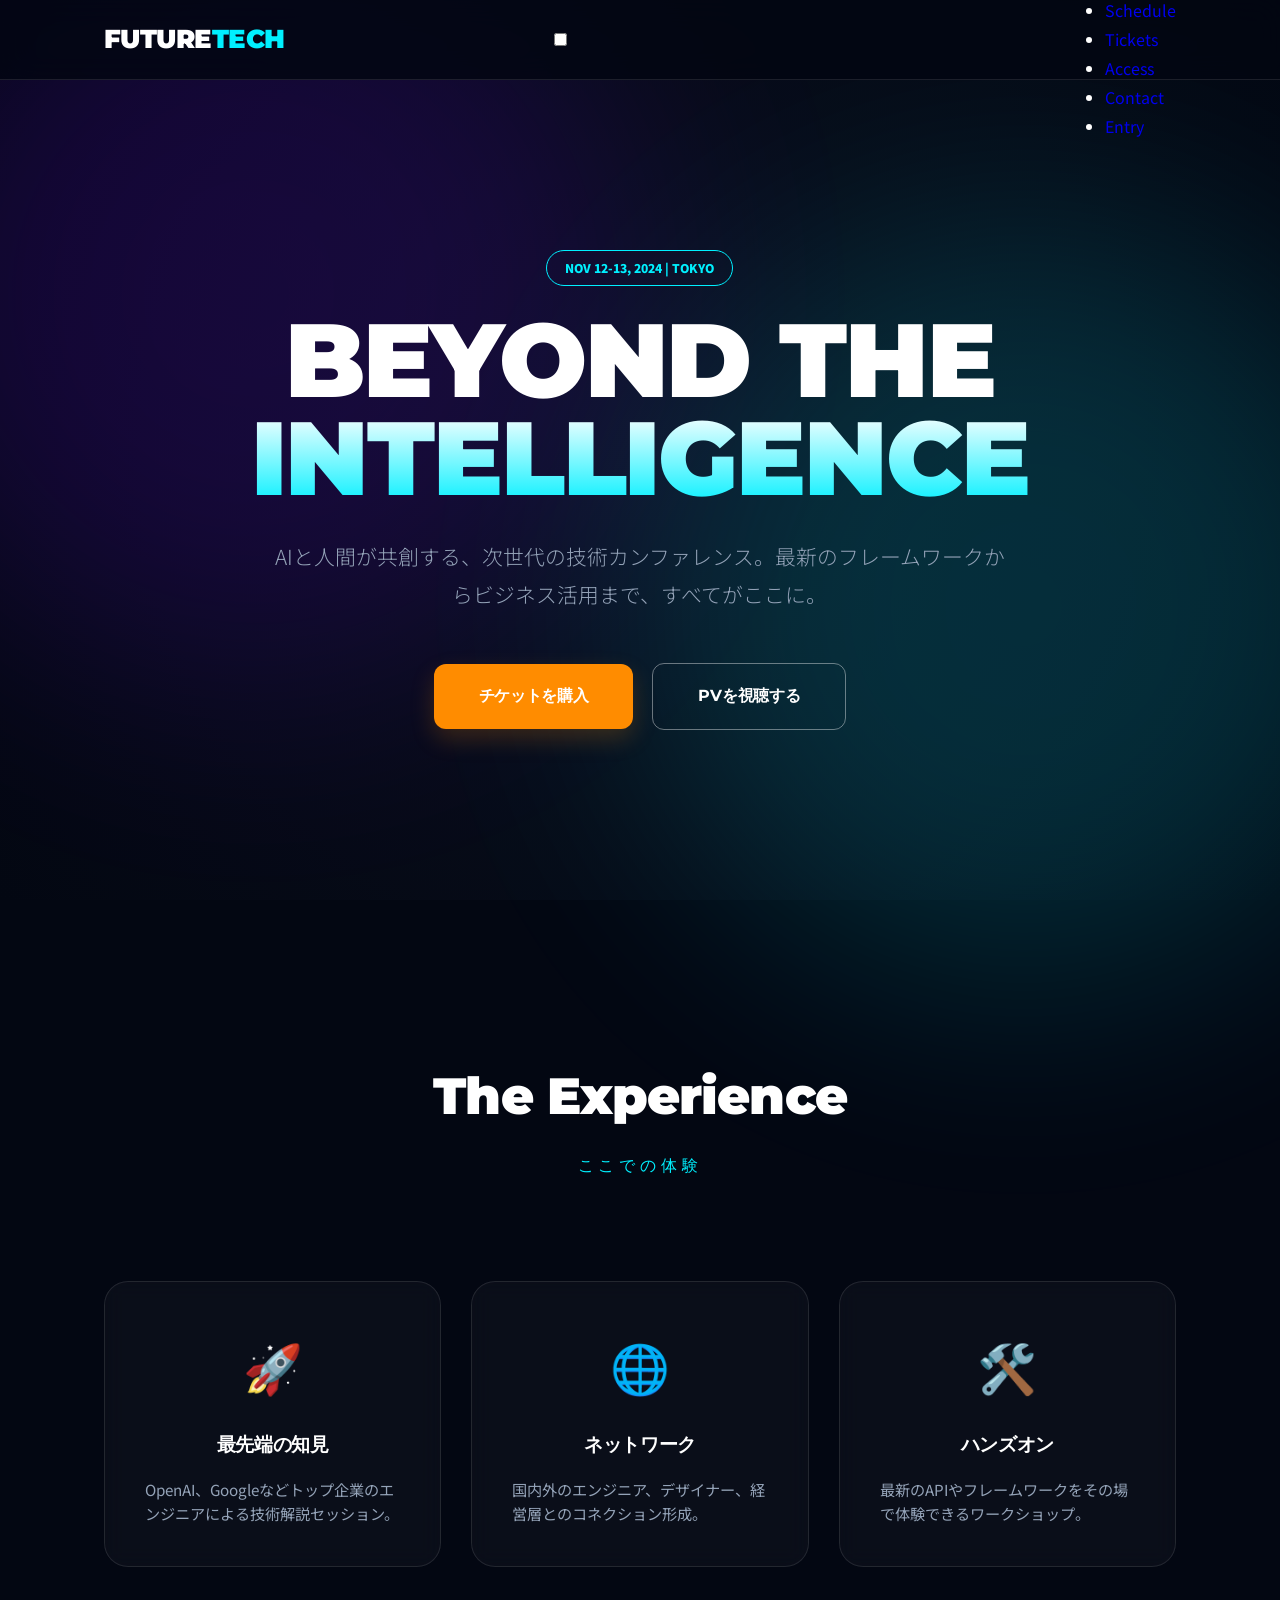
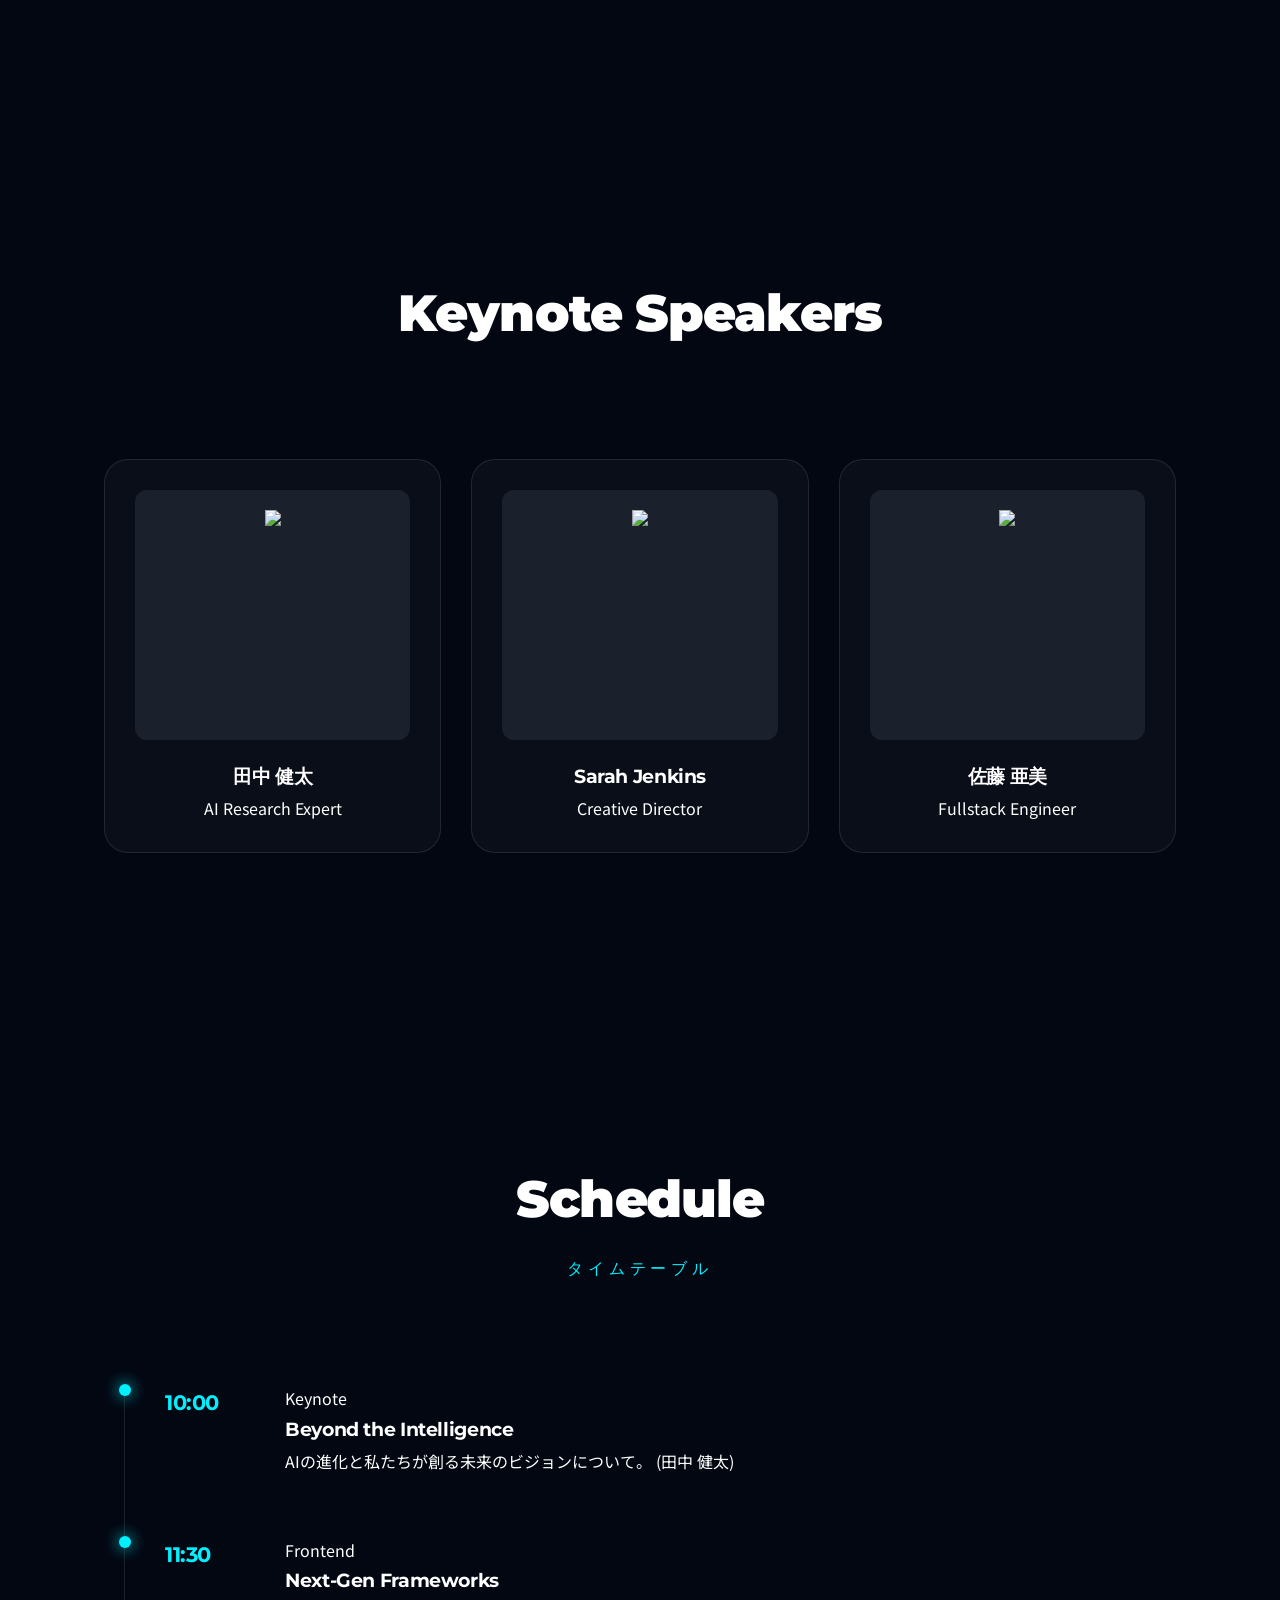
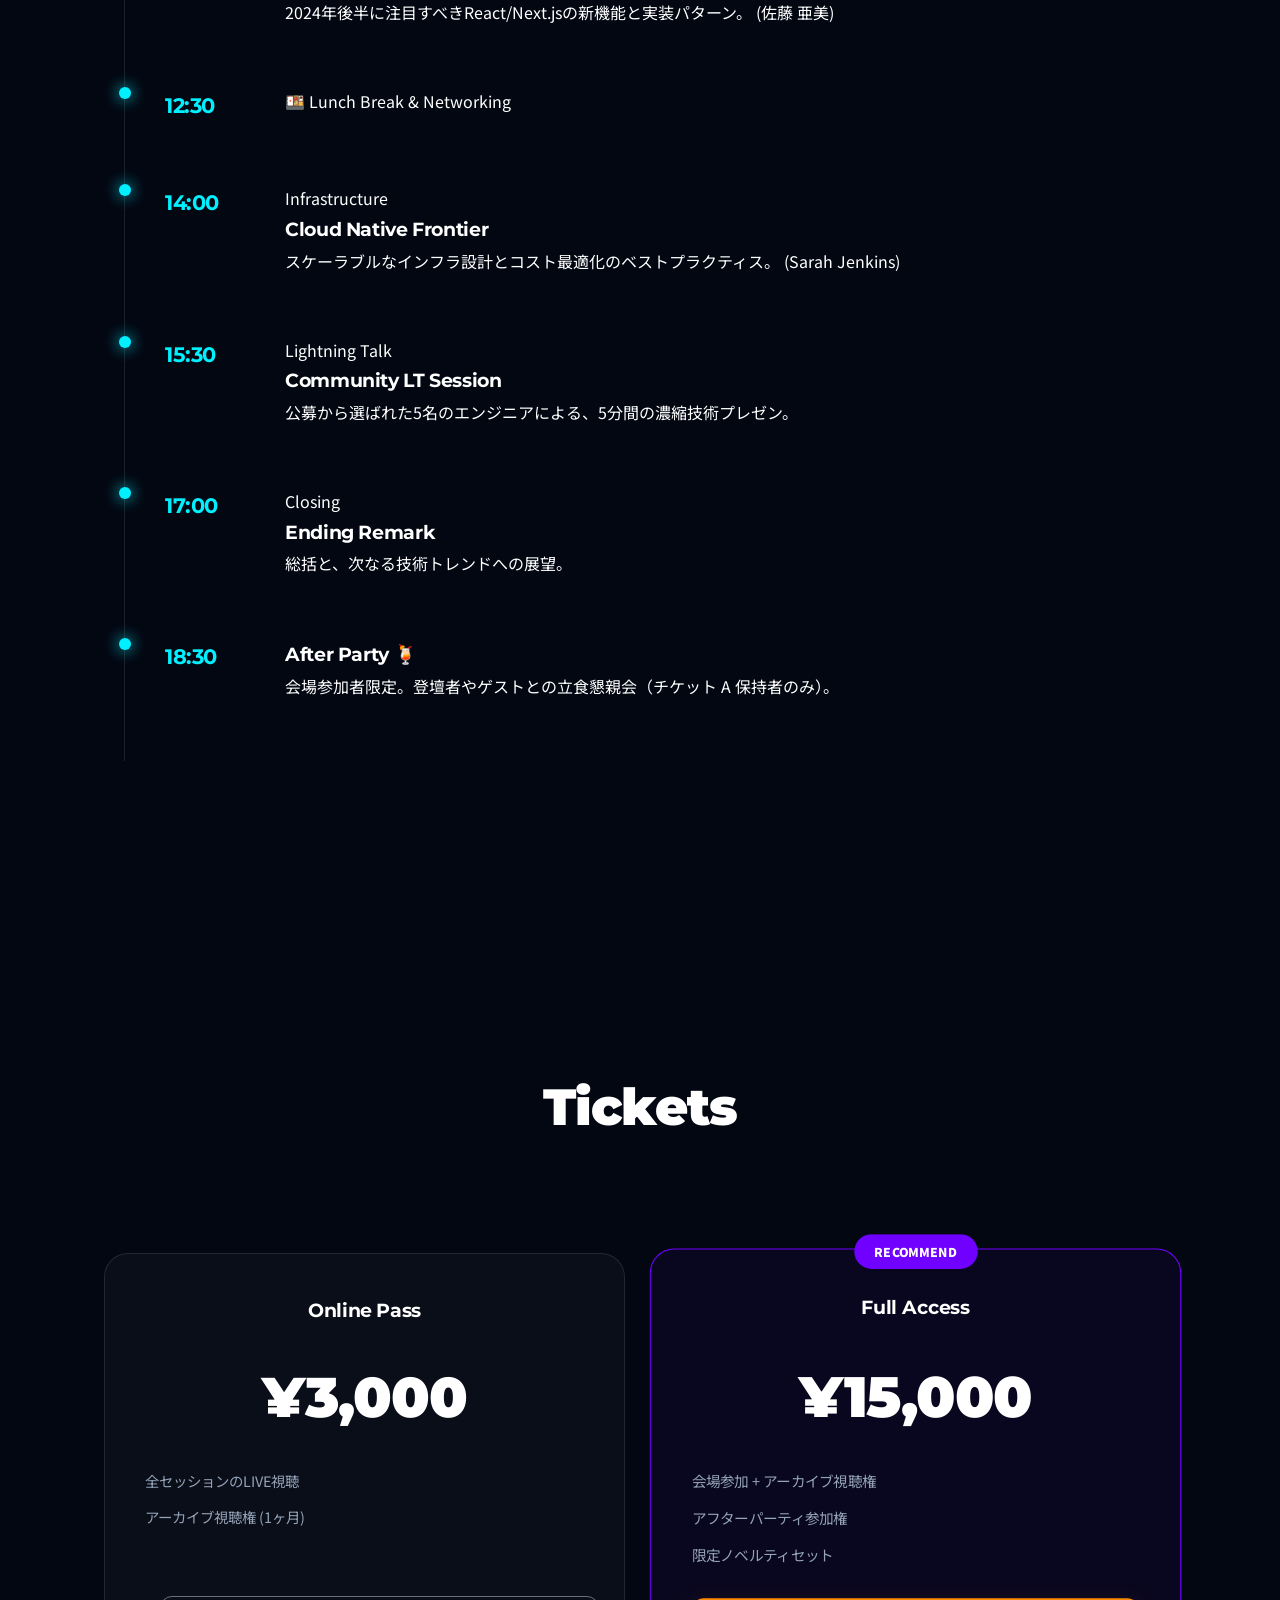
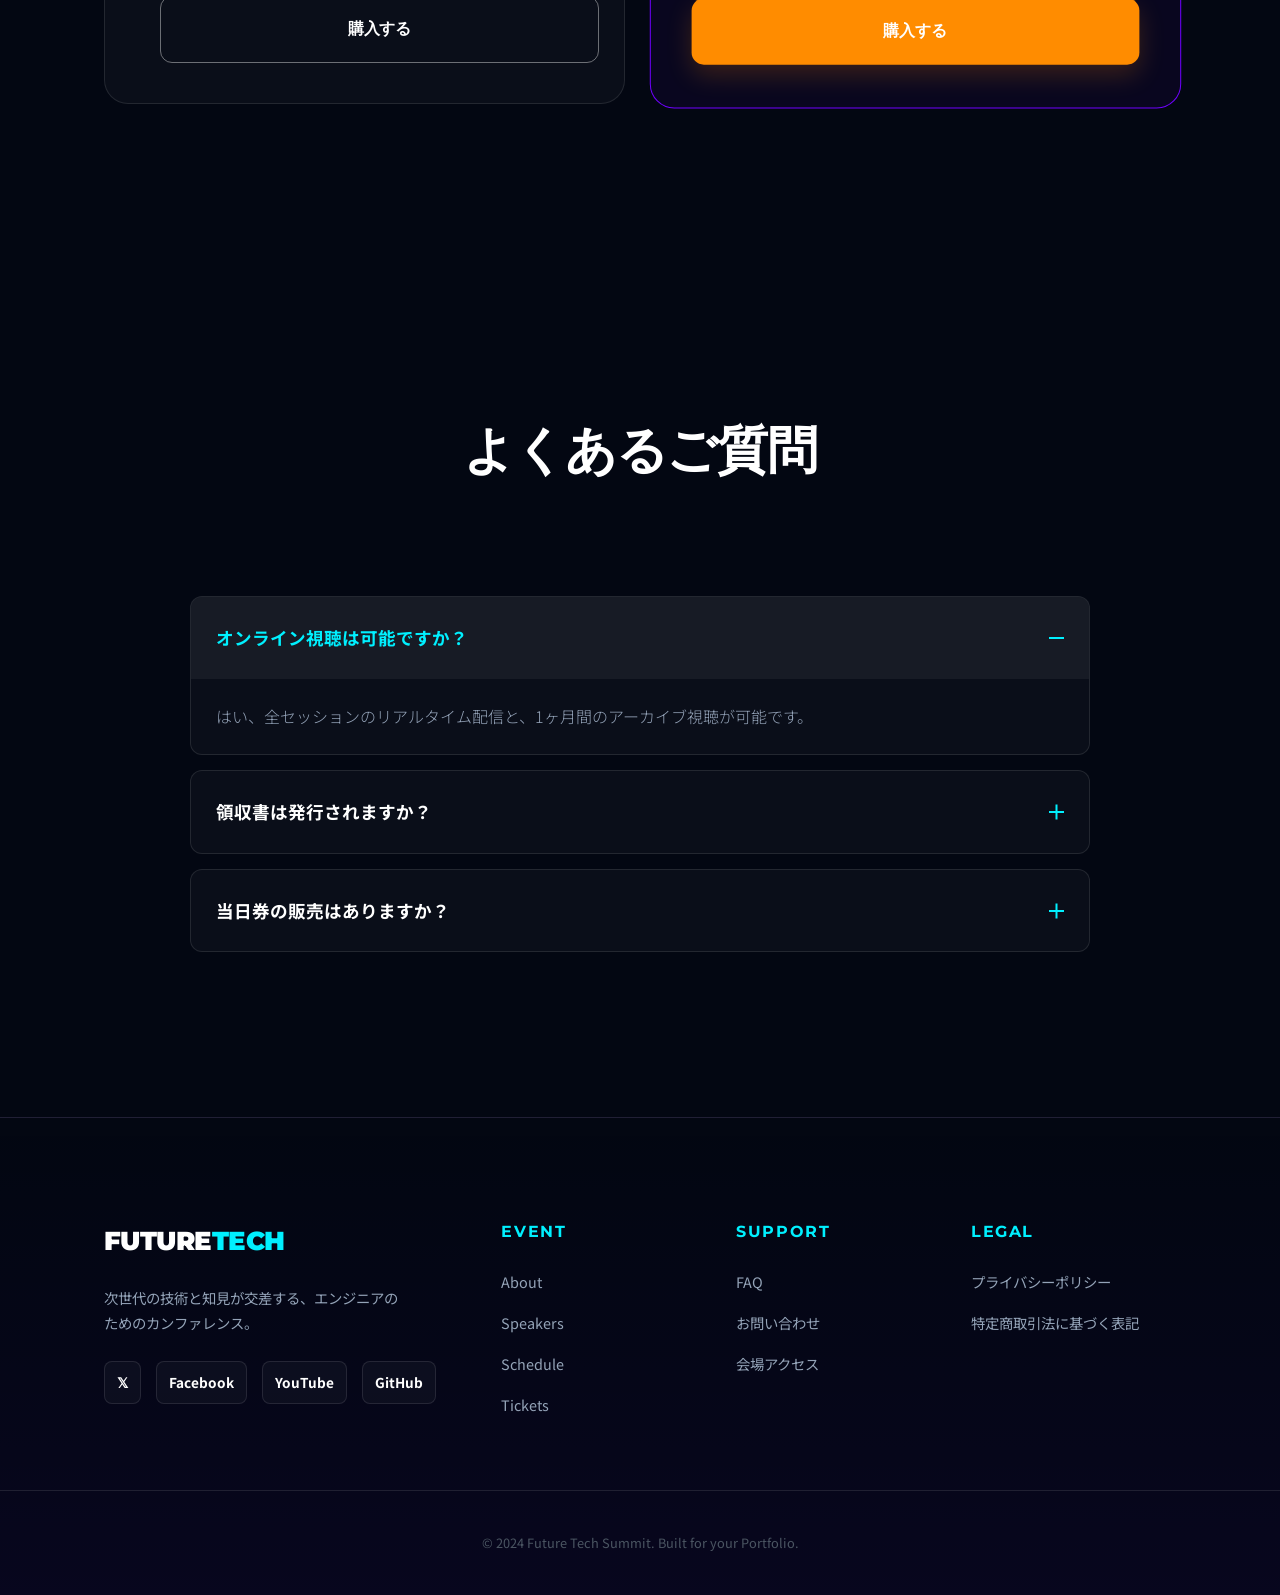
==== index.html @ b76c3864 "Add files via upload" ====
<!DOCTYPE html>
<html lang="ja">
<head>
    <meta charset="UTF-8">
    <meta name="viewport" content="width=device-width, initial-scale=1.0">
    <title>Future Tech Summit 2024 | Full Spec</title>
    
    <link rel="preconnect" href="https://fonts.googleapis.com">
    <link rel="preconnect" href="https://fonts.gstatic.com" crossorigin>
    <link href="https://fonts.googleapis.com/css2?family=Montserrat:wght@700;900&family=Noto+Sans+JP:wght@300;400;700&display=swap" rel="stylesheet">
    
    <link rel="stylesheet" href="style.css">
</head>
<body>

    <div class="bg-visuals">
        <div class="bg-glow bg-glow--1"></div>
        <div class="bg-glow bg-glow--2"></div>
    </div>

    <nav class="navbar">
        <div class="container navbar__inner">
            <div class="logo">FUTURE<span>TECH</span></div>
            
            <input type="checkbox" id="nav-check">
            <label for="nav-check" class="hamburger">
                <span></span><span></span><span></span>
            </label>
            
<ul class="nav-links">
    <li><a href="#about">About</a></li>
    <li><a href="#speakers">Speakers</a></li>
    <li><a href="#schedule">Schedule</a></li>
    <li><a href="#tickets">Tickets</a></li>
    <li><a href="javascript:void(0)" class="nav-open-access">Access</a></li>
    <li><a href="javascript:void(0)" class="nav-open-contact">Contact</a></li>
    <li class="nav-btn-wrapper"><a href="#tickets" class="nav-btn">Entry</a></li>
</ul>
        </div>
    </nav>

    <header class="hero">
        <div class="container">
            <div class="hero__badge">NOV 12-13, 2024 | TOKYO</div>
            <h1 class="hero__title">BEYOND THE<br>INTELLIGENCE</h1>
            <p class="hero__lead">AIと人間が共創する、次世代の技術カンファレンス。最新のフレームワークからビジネス活用まで、すべてがここに。</p>
            <div class="hero__actions">
                <a href="#tickets" class="btn btn--primary">チケットを購入</a>
                <a href="#" class="btn btn--outline">PVを視聴する</a>
            </div>
        </div>
    </header>

    <main class="container">

        <section id="about" class="about section">
            <h2 class="section-title">The Experience <span>ここでの体験</span></h2>
            <div class="about__grid">
                <div class="about__card">
                    <span class="about__icon">🚀</span>
                    <h3>最先端の知見</h3>
                    <p>OpenAI、Googleなどトップ企業のエンジニアによる技術解説セッション。</p>
                </div>
                <div class="about__card">
                    <span class="about__icon">🌐</span>
                    <h3>ネットワーク</h3>
                    <p>国内外のエンジニア、デザイナー、経営層とのコネクション形成。</p>
                </div>
                <div class="about__card">
                    <span class="about__icon">🛠️</span>
                    <h3>ハンズオン</h3>
                    <p>最新のAPIやフレームワークをその場で体験できるワークショップ。</p>
                </div>
            </div>
        </section>

        <section id="speakers" class="speakers section">
            <h2 class="section-title">Keynote Speakers</h2>
            <div class="speaker-grid">
                <div class="speaker-card">
                    <div class="speaker-img"><img src="/Full_Spec/k0899_3.svg"></div>
                    <h3>田中 健太</h3>
                    <p style="color: var(--accent-cyan);">AI Research Expert</p>
                </div>
                <div class="speaker-card">
                    <div class="speaker-img"><img src="/Full_Spec/k0899_3.svg"></div>
                    <h3>Sarah Jenkins</h3>
                    <p style="color: var(--accent-cyan);">Creative Director</p>
                </div>
                <div class="speaker-card">
                    <div class="speaker-img"><img src="/Full_Spec/k0899_3.svg"></div>
                    <h3>佐藤 亜美</h3>
                    <p style="color: var(--accent-cyan);">Fullstack Engineer</p>
                </div>
            </div>
        </section>

<section id="schedule" class="schedule section">
    <h2 class="section-title">Schedule<span>タイムテーブル</span></h2>
    <div class="timeline">
        <div class="timeline__item">
            <div class="time">10:00</div>
            <div class="timeline__content">
                <span class="timeline__tag timeline__tag--main">Keynote</span>
                <h3>Beyond the Intelligence</h3>
                <p>AIの進化と私たちが創る未来のビジョンについて。 (田中 健太)</p>
            </div>
        </div>

        <div class="timeline__item">
            <div class="time">11:30</div>
            <div class="timeline__content">
                <span class="timeline__tag">Frontend</span>
                <h3>Next-Gen Frameworks</h3>
                <p>2024年後半に注目すべきReact/Next.jsの新機能と実装パターン。 (佐藤 亜美)</p>
            </div>
        </div>

        <div class="timeline__item timeline__item--break">
            <div class="time">12:30</div>
            <div class="timeline__content">
                <p>🍱 Lunch Break & Networking</p>
            </div>
        </div>

        <div class="timeline__item">
            <div class="time">14:00</div>
            <div class="timeline__content">
                <span class="timeline__tag">Infrastructure</span>
                <h3>Cloud Native Frontier</h3>
                <p>スケーラブルなインフラ設計とコスト最適化のベストプラクティス。 (Sarah Jenkins)</p>
            </div>
        </div>

        <div class="timeline__item">
            <div class="time">15:30</div>
            <div class="timeline__content">
                <span class="timeline__tag">Lightning Talk</span>
                <h3>Community LT Session</h3>
                <p>公募から選ばれた5名のエンジニアによる、5分間の濃縮技術プレゼン。</p>
            </div>
        </div>

        <div class="timeline__item">
            <div class="time">17:00</div>
            <div class="timeline__content">
                <span class="timeline__tag timeline__tag--main">Closing</span>
                <h3>Ending Remark</h3>
                <p>総括と、次なる技術トレンドへの展望。</p>
            </div>
        </div>

        <div class="timeline__item timeline__item--party">
            <div class="time">18:30</div>
            <div class="timeline__content">
                <h3>After Party 🍹</h3>
                <p>会場参加者限定。登壇者やゲストとの立食懇親会（チケット A 保持者のみ）。</p>
            </div>
        </div>
    </div>
</section>

        <section id="tickets" class="tickets section">
            <h2 class="section-title">Tickets</h2>
            <div class="price-grid">
                <div class="price-card">
                    <h3>Online Pass</h3>
                    <div class="price-val">¥3,000</div>
                    <ul class="price-list">
                        <li>全セッションのLIVE視聴</li>
                        <li>アーカイブ視聴権 (1ヶ月)</li>
                        <li>&nbsp;</li>
                    </ul>
                    <a href="#" class="btn btn--outline" style="width:100%">購入する</a>
                </div>
                <div class="price-card price-card--featured">
                    <div class="featured-label">RECOMMEND</div>
                    <h3>Full Access</h3>
                    <div class="price-val">¥15,000</div>
                    <ul class="price-list">
                        <li>会場参加 + アーカイブ視聴権</li>
                        <li>アフターパーティ参加権</li>
                        <li>限定ノベルティセット</li>
                    </ul>
                    <a href="#" class="btn btn--primary" style="width:100%">購入する</a>
                </div>
            </div>
        </section>

        <section id="faq" class="faq section">
            <h2 class="section-title">よくあるご質問</h2>
            <div class="faq__container">
                <details class="faq__item" open>
                    <summary class="faq__question">オンライン視聴は可能ですか？</summary>
                    <div class="faq__answer">はい、全セッションのリアルタイム配信と、1ヶ月間のアーカイブ視聴が可能です。</div>
                </details>
                <details class="faq__item">
                    <summary class="faq__question">領収書は発行されますか？</summary>
                    <div class="faq__answer">マイページよりPDF形式でダウンロードいただけます。</div>
                </details>
                <details class="faq__item">
                    <summary class="faq__question">当日券の販売はありますか？</summary>
                    <div class="faq__answer">会場の収容人数に達し次第終了となりますので、事前のオンライン購入をお勧めします。</div>
                </details>
            </div>
        </section>
    </main>

<footer class="footer">
        <div class="container footer__inner">
            <div class="footer__brand">
                <div class="logo">FUTURE<span>TECH</span></div>
                <p>次世代の技術と知見が交差する、エンジニアのためのカンファレンス。</p>
                <div class="footer__social">
                    <a href="#" aria-label="X (Twitter)">𝕏</a>
                    <a href="#" aria-label="Facebook">Facebook</a>
                    <a href="#" aria-label="YouTube">YouTube</a>
                    <a href="#" aria-label="GitHub">GitHub</a>
                </div>
            </div>

            <div class="footer__nav">
                <div class="footer__nav-group">
                    <h4>Event</h4>
                    <ul>
                        <li><a href="#about">About</a></li>
                        <li><a href="#speakers">Speakers</a></li>
                        <li><a href="#schedule">Schedule</a></li>
                        <li><a href="#tickets">Tickets</a></li>
                    </ul>
                </div>
                <div class="footer__nav-group">
                    <h4>Support</h4>
                    <ul>
                        <li><a href="#faq">FAQ</a></li>
                        <li><a href="javascript:void(0)" id="open-contact">お問い合わせ</a></li>
                        <li><a href="javascript:void(0)" id="open-access">会場アクセス</a></li>
                    </ul>
                </div>
                <div class="footer__nav-group">
                    <h4>Legal</h4>
                    <ul>
                        <li><a href="#">プライバシーポリシー</a></li>
                        <li><a href="#">特定商取引法に基づく表記</a></li>
                    </ul>
                </div>
            </div>
        </div>
        <div class="footer__bottom">
            <p>&copy; 2024 Future Tech Summit. Built for your Portfolio.</p>
        </div>
    </footer>

<div class="modal" id="contact-modal">
    <div class="modal__content modal__content--wide">
        <span class="modal__close" id="close-contact">&times;</span>
        <h2 class="section-title">Contact<span>お問い合わせ</span></h2>
        
        <div class="modal-info">
            <p>イベントに関するご質問は、以下のフォームよりお気軽にお送りください。</p>
        </div>

        <form class="contact-form">
            <div class="form-group">
                <label>お名前</label>
                <input type="text" placeholder="Tech Taro" required>
            </div>
            <div class="form-group">
                <label>メールアドレス</label>
                <input type="email" placeholder="example@techsummit.com" required>
            </div>
            <div class="form-group">
                <label>内容</label>
                <textarea placeholder="ご記入ください" rows="5" required></textarea>
            </div>
            <button type="submit" class="btn btn--primary">メッセージを送信する</button>
        </form>
        
        <div class="modal-footer">
            <p>通常2営業日以内に返信いたします。</p>
        </div>
    </div>
</div>

<div class="modal" id="access-modal">
    <div class="modal__content modal__content--wide">
        <span class="modal__close" id="close-access">&times;</span>
        <h2 class="section-title">Access<span>会場アクセス</span></h2>
        
        <div class="modal-info">
            <p><strong>東京ドーム</strong></p>
            <p>〒112-0004 東京都文京区後楽1-3-61</p>
        </div>

        <div class="map-container">
            <iframe 
                src="https://www.google.com/maps/embed?pb=!1m18!1m12!1m3!1d3240.063260840254!2d139.751307!3d35.70564!2m3!1f0!2f0!3f0!3m2!1i1024!2i768!4f13.1!3m3!1m2!1s0x60188c16baee33f3%3A0x5058b292b24d640e!2z5p2x5Lqs44OJ44O844Og!5e0!3m2!1sja!2sjp!4v1710000000000!5m2!1sja!2sjp" 
                width="100%" height="100%" style="border:0;" allowfullscreen="" loading="lazy">
            </iframe>
        </div>
        
        <div class="access-routes">
            <div class="route-item">
                <h4>JR Line</h4>
                <p>「水道橋駅」西口より徒歩2分</p>
            </div>
            <div class="route-item">
                <h4>Subway</h4>
                <p>「水道橋駅」A2出口より徒歩1分</p>
            </div>
        </div>
    </div>
</div>

</body>
</html>

<script>
    // モーダル要素
    const contactModal = document.getElementById('contact-modal');
    const accessModal = document.getElementById('access-modal');

    // 閉じるボタン
    const closeContactBtn = document.getElementById('close-contact');
    const closeAccessBtn = document.getElementById('close-access');

    // 開く処理の共通関数
    const openModal = (target) => {
        target.style.display = 'flex';
        document.body.style.overflow = 'hidden';
    };

    // 閉じる処理の共通関数
    const closeModal = (target) => {
        target.style.display = 'none';
        document.body.style.overflow = 'auto';
    };

    // --- お問い合わせボタンの紐付け (Navのクラス または FooterのID) ---
    document.querySelectorAll('.nav-open-contact, #open-contact').forEach(btn => {
        btn.addEventListener('click', () => openModal(contactModal));
    });

    // --- 会場アクセスボタンの紐付け (Navのクラス または FooterのID) ---
    document.querySelectorAll('.nav-open-access, #open-access').forEach(btn => {
        btn.addEventListener('click', () => openModal(accessModal));
    });

    // 閉じるイベント
    closeContactBtn.addEventListener('click', () => closeModal(contactModal));
    closeAccessBtn.addEventListener('click', () => closeModal(accessModal));

    // 背景クリックで閉じる
    window.addEventListener('click', (e) => {
        if (e.target === contactModal) closeModal(contactModal);
        if (e.target === accessModal) closeModal(accessModal);
    });

    // ハンバーガーメニューで項目クリック時にメニューを閉じる（スマホ用）
    document.querySelectorAll('.nav-links a, .nav-links span').forEach(link => {
        link.addEventListener('click', () => {
            document.getElementById('nav-check').checked = false;
        });
    });
</script>
---- style.css ----
/* --- 1. Variables & Base Settings --- */
:root {
    --clr-bg: #030712;
    --clr-accent: #00f0ff;
    --clr-purple: #7000ff;
    --clr-orange: #ff8c00;
    --glass: rgba(255, 255, 255, 0.03);
    --glass-border: rgba(255, 255, 255, 0.1);
    --font-heading: 'Montserrat', sans-serif;
    --font-body: 'Noto Sans JP', sans-serif;
}

* { 
    margin: 0; 
    padding: 0; 
    box-sizing: border-box; 
}

html { 
    scroll-behavior: smooth; 
}

body {
    background-color: var(--clr-bg);
    color: #fff;
    font-family: var(--font-body);
    line-height: 1.8;
    overflow-x: hidden;
}

.container { 
    max-width: 1200px; 
    margin: 0 auto; 
    padding: 0 5%; 
}

.section { 
    padding: clamp(80px, 12vw, 150px) 0; 
}

/* --- 2. Typography --- */
h1, h2, h3, .logo, .btn, .time, .price-val, .footer__nav-group h4 {
    font-family: var(--font-heading);
    letter-spacing: -0.02em;
}

.hero__title {
    font-size: clamp(2.8rem, 11vw, 6.5rem);
    font-weight: 900;
    line-height: 0.95;
    margin-bottom: 30px;
    background: linear-gradient(to bottom, #fff 50%, var(--clr-accent));
    -webkit-background-clip: text;
    -webkit-text-fill-color: transparent;
}

.section-title {
    font-size: clamp(2.2rem, 6vw, 3.2rem);
    font-weight: 900;
    text-align: center;
    margin-bottom: clamp(50px, 10vw, 100px);
}

.section-title span {
    display: block; 
    font-size: 1rem; 
    color: var(--clr-accent);
    letter-spacing: 0.3em; 
    margin-top: 10px; 
    font-weight: 400;
}

/* --- 3. Background Visuals --- */
.bg-visuals {
    position: fixed; top: 0; left: 0; width: 100%; height: 100%; z-index: -1;
    background: radial-gradient(circle at 50% 50%, #0a0f1d 0%, #030712 100%);
}

.bg-glow {
    position: absolute; width: 60vw; height: 60vw; border-radius: 50%;
    filter: blur(120px); opacity: 0.15;
    animation: floating 25s infinite alternate ease-in-out;
}

.bg-glow--1 { background: var(--clr-purple); top: -10%; left: -10%; }
.bg-glow--2 { background: var(--clr-accent); bottom: -10%; right: -10%; animation-delay: -7s; }

@keyframes floating { 
    from { transform: translate(0,0); } 
    to { transform: translate(10%, 10%); } 
}

/* --- 4. Navigation & Hamburger --- */
.navbar { position: fixed; top: 0; width: 100%; height: 80px; background: rgba(3, 7, 18, 0.85); backdrop-filter: blur(15px); z-index: 2000; border-bottom: 1px solid var(--glass-border);}
.navbar__inner { display: flex; justify-content: space-between; align-items: center; height: 100%; }
.logo { font-size: 1.6rem; font-weight: 900; }
.logo span { color: var(--clr-accent); }

.nav-links {
    gap: clamp(15px, 2vw, 25px); /* 画面幅に合わせて間隔を自動調整 */
}

/* ナビ内のリンク（Access, Contactなど）にカーソルを合わせると指マークにする */
.nav-links a, 
.nav-open-access, 
.nav-open-contact {
    cursor: pointer;
    text-decoration: none;
    transition: 0.3s;
}

/* スマホメニュー展開時の微調整 */
@media (max-width: 900px) {
    .nav-links {
        padding-top: 60px; /* 上部に少し余裕を持たせる */
    }
}

@media (max-width: 900px) {
    .hamburger { display: block; }
    .hamburger span {
        display: block; width: 28px; height: 2px; background: #fff;
        margin: 7px 0; transition: 0.4s;
    }
    .nav-links {
        position: fixed; top: 0; right: -100%; width: 85%; height: 100vh;
        background: rgba(3, 7, 18, 0.98); backdrop-filter: blur(25px);
        flex-direction: column; justify-content: center; gap: 40px;
        transition: 0.5s cubic-bezier(0.77, 0.2, 0.05, 1.0);
    }
    .nav-links a { font-size: 1.2rem; }
    #nav-check:checked ~ .nav-links { right: 0; }
    #nav-check:checked + .hamburger span:nth-child(1) { transform: rotate(-45deg) translate(-6px, 7px); }
    #nav-check:checked + .hamburger span:nth-child(2) { opacity: 0; }
    #nav-check:checked + .hamburger span:nth-child(3) { transform: rotate(45deg) translate(-6px, -7px); }
}

/* --- 5. Hero Section --- */
.hero { min-height: 100vh; display: flex; align-items: center; text-align: center; padding-top: 80px; }
.hero__badge { display: inline-block; padding: 6px 18px; border: 1px solid var(--clr-accent); border-radius: 100px; color: var(--clr-accent); font-size: 0.75rem; font-weight: 900; margin-bottom: 25px; }
.hero__lead { color: #94a3b8; font-size: clamp(1.1rem, 2.5vw, 1.3rem); margin-bottom: 50px; max-width: 750px; margin-inline: auto; font-weight: 300; }

.btn { display: inline-block; padding: clamp(14px, 3vw, 18px) clamp(30px, 5vw, 45px); border-radius: 12px; text-decoration: none; font-weight: 700; transition: 0.3s; text-align: center; }
.btn--primary { background: var(--clr-orange); color: #fff; box-shadow: 0 10px 25px rgba(255, 140, 0, 0.2); }
.btn--outline { border: 1px solid rgba(255,255,255,0.4); color: #fff; margin-left: 15px; }

@media (max-width: 480px) {
    .hero__actions { display: flex; flex-direction: column; gap: 15px; }
    .btn--outline { margin-left: 0; }
}

/* --- 6. Content Components --- */

/* About Cards (Centered Layout & Left-aligned Text) */
.about__grid { display: flex; flex-wrap: wrap; justify-content: center; gap: 30px; }
.about__card { background: var(--glass); border: 1px solid var(--glass-border); border-radius: 24px; padding: 40px; transition: 0.4s; backdrop-filter: blur(10px); text-align: center; max-width: 350px; flex: 1 1 300px; 
}
.about__card h3 { margin-bottom: 15px; }
.about__card p { text-align: left; color: #94a3b8; font-size: 0.95rem; line-height: 1.6; }
.about__icon { font-size: 3rem; display: block; margin: 0 auto 20px; }

/* Speaker Cards */
.speaker-grid { display: grid; grid-template-columns: repeat(auto-fit, minmax(280px, 1fr)); gap: 30px; }
.speaker-card { background: var(--glass); border: 1px solid var(--glass-border); border-radius: 24px; padding: 30px; transition: 0.4s; text-align: center; }
.speaker-img {  height: 250px; width: 100%; background: #1a202c; border-radius: 12px; margin-bottom: 20px;  object-fit: cover; }
.speaker-img img{ height: 230px !important; margin-top:20px;} 

/* Timeline */
.timeline__item { display: flex; gap: clamp(20px, 5vw, 50px); padding-bottom: 60px; border-left: 1px solid var(--glass-border); margin-left: 20px; padding-left: 40px; position: relative; }
.timeline__item::before { content: ""; position: absolute; left: -6px; top: 0; width: 12px; height: 12px; background: var(--clr-accent); border-radius: 50%; box-shadow: 0 0 15px var(--clr-accent); }
.time { color: var(--clr-accent); font-weight: 700; font-size: 1.3rem; min-width: 70px; }

/* Price Cards */
.price-grid { display: grid; grid-template-columns: repeat(auto-fit, minmax(280px, 1fr)); gap: 30px; }
.price-card { background: var(--glass); border: 1px solid var(--glass-border); border-radius: 24px; padding: 40px; text-align: center; position: relative; }
.price-card--featured { border-color: var(--clr-purple); background: rgba(112,0,255,0.06); transform: scale(1.02); }
.featured-label { position: absolute; top: -15px; left: 50%; transform: translateX(-50%); background: var(--clr-purple); font-size: 0.75rem; font-weight: 900; padding: 6px 20px; border-radius: 100px; }
.price-val { font-size: 3.5rem; font-weight: 900; margin: 20px 0; }
.price-list { list-style: none; margin-bottom: 30px; text-align: left; font-size: 0.9rem; color: #94a3b8; }
.price-list li { margin-bottom: 10px; }

/* FAQ (Decorated with Plus/Minus) */
.faq__container { max-width: 900px; margin: 0 auto; }
.faq__item { background: var(--glass); margin-bottom: 15px; border-radius: 12px; border: 1px solid var(--glass-border); overflow: hidden; transition: 0.3s; }
.faq__question { padding: 25px 60px 25px 25px; cursor: pointer; font-weight: 700; list-style: none;  font-size: 1.1rem;   position: relative;  transition: background 0.3s; }
.faq__question::-webkit-details-marker { display: none; }

/* Plus Icon Drawing */
.faq__question::before, .faq__question::after {
    content: ""; position: absolute; right: 25px; top: 50%; width: 15px; height: 2px;
    background-color: var(--clr-accent); transition: 0.3s transform ease; transform: translateY(-50%);
}
.faq__question::after { transform: translateY(-50%) rotate(90deg); }

.faq__item[open] .faq__question { background: rgba(255, 255, 255, 0.05); color: var(--clr-accent); }
.faq__item[open] .faq__question::after { transform: translateY(-50%) rotate(0deg); }

.faq__answer { 
    padding: 25px; color: #94a3b8; font-weight: 300; line-height: 1.6;
    animation: fadeIn 0.5s ease;
}
@keyframes fadeIn { from { opacity: 0; transform: translateY(-10px); } to { opacity: 1; transform: translateY(0); } }

/* --- 7. Footer --- */
.footer {
    padding-top: 100px;
    background: linear-gradient(to bottom, transparent, rgba(112, 0, 255, 0.05));
    border-top: 1px solid var(--glass-border);
}
.footer__inner { display: grid; grid-template-columns: 1.5fr 3fr; gap: 60px; padding-bottom: 60px; }
.footer__brand p { color: #94a3b8; font-size: 0.9rem; max-width: 300px; margin: 20px 0 25px; }
.footer__social { display: flex; gap: 15px; flex-wrap: wrap; }
.footer__social a {
    text-decoration: none; color: #fff; font-size: 0.85rem; font-weight: 700; padding: 8px 12px;
    background: var(--glass); border: 1px solid var(--glass-border); border-radius: 8px; transition: 0.3s;
}
.footer__social a:hover { background: var(--clr-accent); color: var(--clr-bg); transform: translateY(-3px); }

.footer__nav { display: grid; grid-template-columns: repeat(3, 1fr); gap: 30px; }
.footer__nav-group h4 { font-size: 1rem; margin-bottom: 20px; color: var(--clr-accent); text-transform: uppercase; letter-spacing: 0.1em; }
.footer__nav-group ul { list-style: none; }
.footer__nav-group ul li { margin-bottom: 12px; }
.footer__nav-group ul li a { text-decoration: none; color: #94a3b8; font-size: 0.9rem; transition: 0.3s; }
.footer__nav-group ul li a:hover { color: #fff; padding-left: 5px; }

.footer__bottom { text-align: center; padding: 40px 0; border-top: 1px solid var(--glass-border); font-size: 0.8rem; color: #4b5563; }

/* --- Unified Modal Styles --- */
.modal {
    display: none;
    position: fixed;
    z-index: 3000;
    top: 0; left: 0;
    width: 100%; height: 100%;
    background-color: rgba(3, 7, 18, 0.9);
    backdrop-filter: blur(10px);
    align-items: center;
    justify-content: center;
    padding: 20px;
}

.modal__content--wide {
    background: var(--glass);
    border: 1px solid var(--glass-border);
    border-radius: 32px;
    width: 100%;
    max-width: 800px; /* 800pxで統一 */
    padding: clamp(30px, 6vw, 60px);
    position: relative;
    animation: modalSlideUp 0.4s ease;
    overflow-y: auto;
    max-height: 90vh;
}

@keyframes modalSlideUp {
    from { opacity: 0; transform: translateY(30px); }
    to { opacity: 1; transform: translateY(0); }
}

.modal__close {
    position: absolute;
    top: 25px; right: 25px;
    font-size: 2rem;
    cursor: pointer;
    color: #94a3b8;
    transition: 0.3s;
}

.modal-info {
    text-align: center;
    margin-bottom: 30px;
}

.modal-info p {
    color: #fff;
    line-height: 1.6;
}

/* Contact Form Styles */
.contact-form .form-group {
    margin-bottom: 25px;
    text-align: left;
}

.contact-form label {
    display: block;
    font-size: 0.85rem;
    font-weight: 700;
    color: var(--clr-accent);
    margin-bottom: 10px;
    text-transform: uppercase;
}

.contact-form input, 
.contact-form textarea {
    width: 100%;
    padding: 18px;
    background: rgba(255, 255, 255, 0.07);
    border: 1px solid var(--glass-border);
    border-radius: 12px;
    color: #fff;
    font-size: 1.1rem;
}

/* Map & Access Styles */
.map-container {
    width: 100%;
    height: 350px;
    border-radius: 20px;
    overflow: hidden;
    margin-bottom: 30px;
    border: 1px solid var(--glass-border);
}

.access-routes {
    display: flex;
    justify-content: center;
    gap: 40px;
    border-top: 1px solid var(--glass-border);
    padding-top: 30px;
}

.route-item h4 {
    color: var(--clr-accent);
    font-size: 0.8rem;
    margin-bottom: 8px;
}

.modal-footer {
    text-align: center;
    margin-top: 30px;
    padding-top: 20px;
    border-top: 1px solid var(--glass-border);
    color: #94a3b8;
    font-size: 0.85rem;
}

/* --- Custom Scrollbar --- */
/* スクロールバー全体の幅 */
::-webkit-scrollbar {
    width: 8px;
}

/* スクロールバーの背景（レール部分） */
::-webkit-scrollbar-track {
    background: var(--clr-bg);
}

/* 動くバーの部分（つまみ） */
::-webkit-scrollbar-thumb {
    background: rgba(255, 255, 255, 0.1);
    border-radius: 100px;
    border: 2px solid var(--clr-bg); /* レールとの間に隙間を作る */
}

/* ホバーした時に少し明るくする */
::-webkit-scrollbar-thumb:hover {
    background: var(--clr-accent);
    box-shadow: 0 0 10px var(--clr-accent);
}

/* Responsive */
@media (max-width: 768px) {
    .footer__inner { grid-template-columns: 1fr; gap: 50px; }
    .footer__nav { grid-template-columns: repeat(2, 1fr); gap: 40px 20px; }
    .footer__brand { text-align: center; }
    .footer__brand p { margin-inline: auto; }
    .footer__social { justify-content: center; }
}

@media (max-width: 600px) {
    .access-routes { flex-direction: column; gap: 20px; }
    .modal__content--wide { padding: 40px 20px; }
}

@media (max-width: 480px) {
    .footer__nav { grid-template-columns: 1fr; }
}
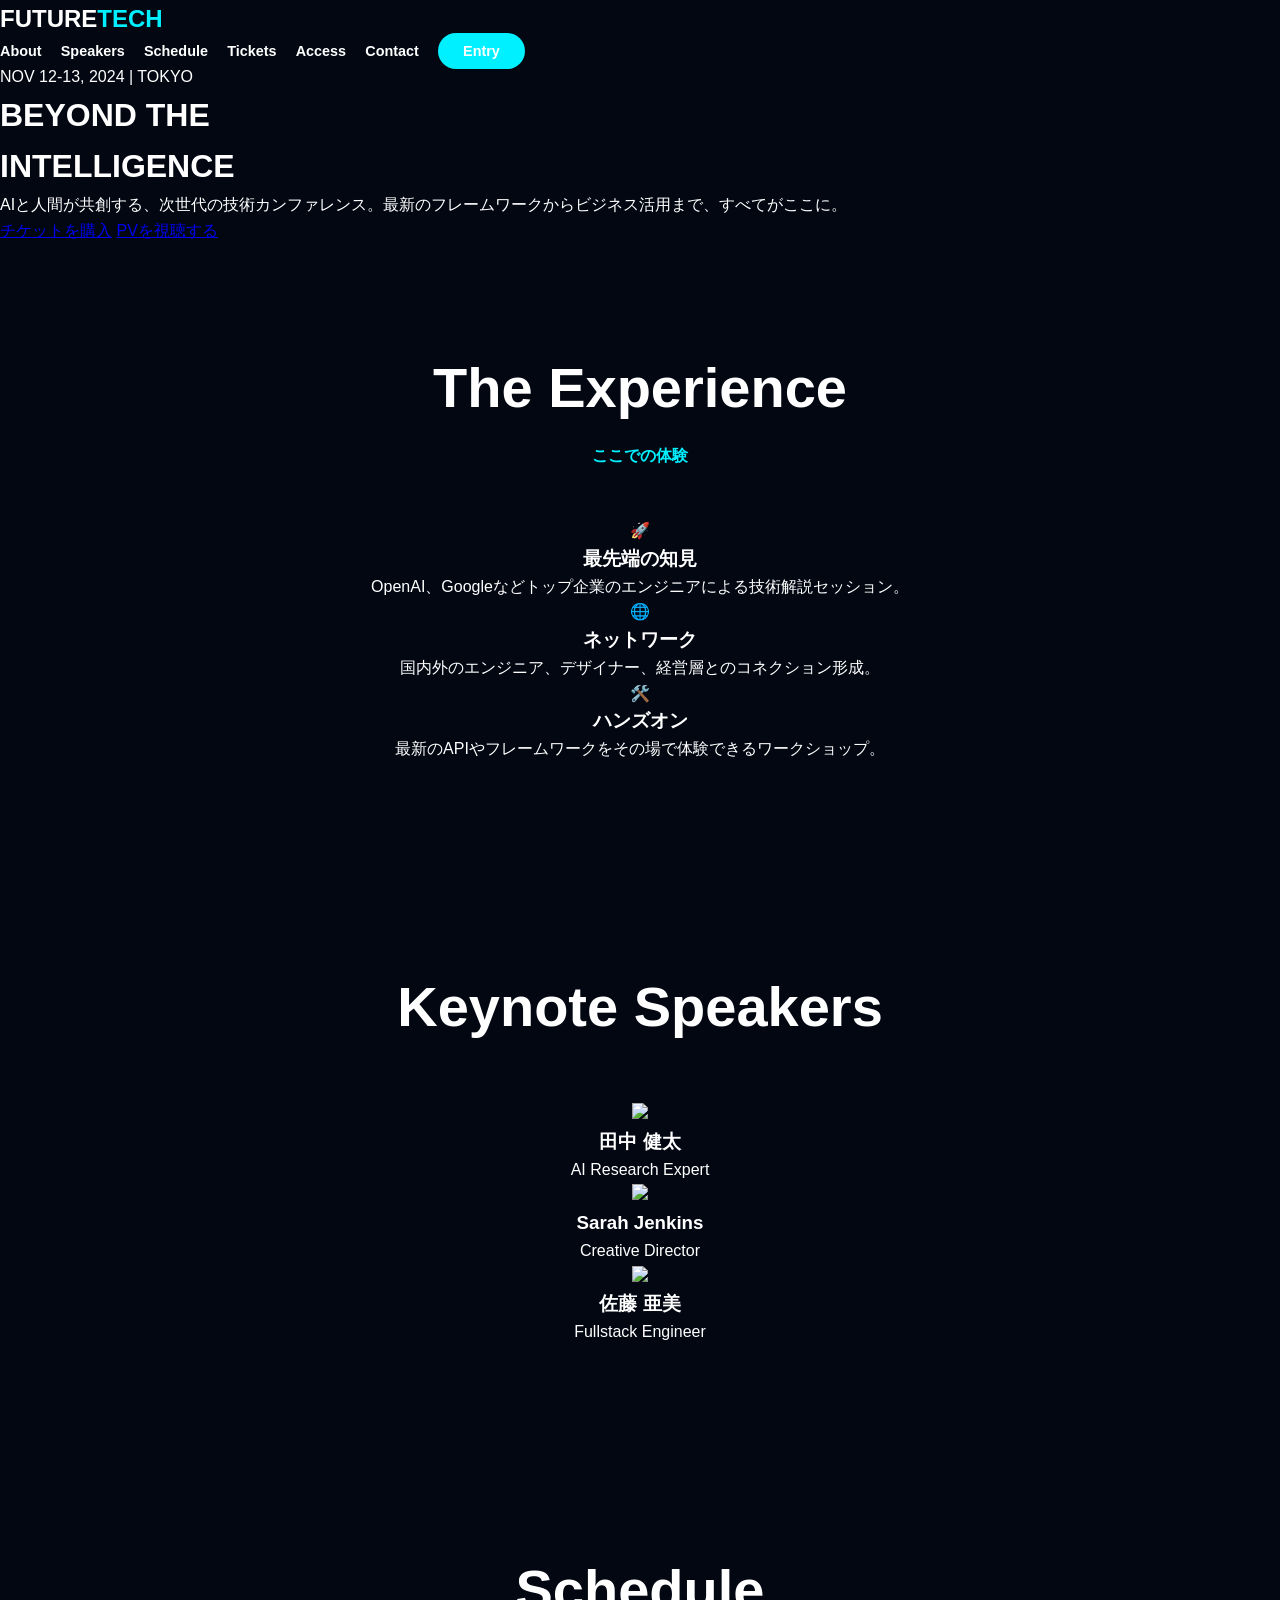
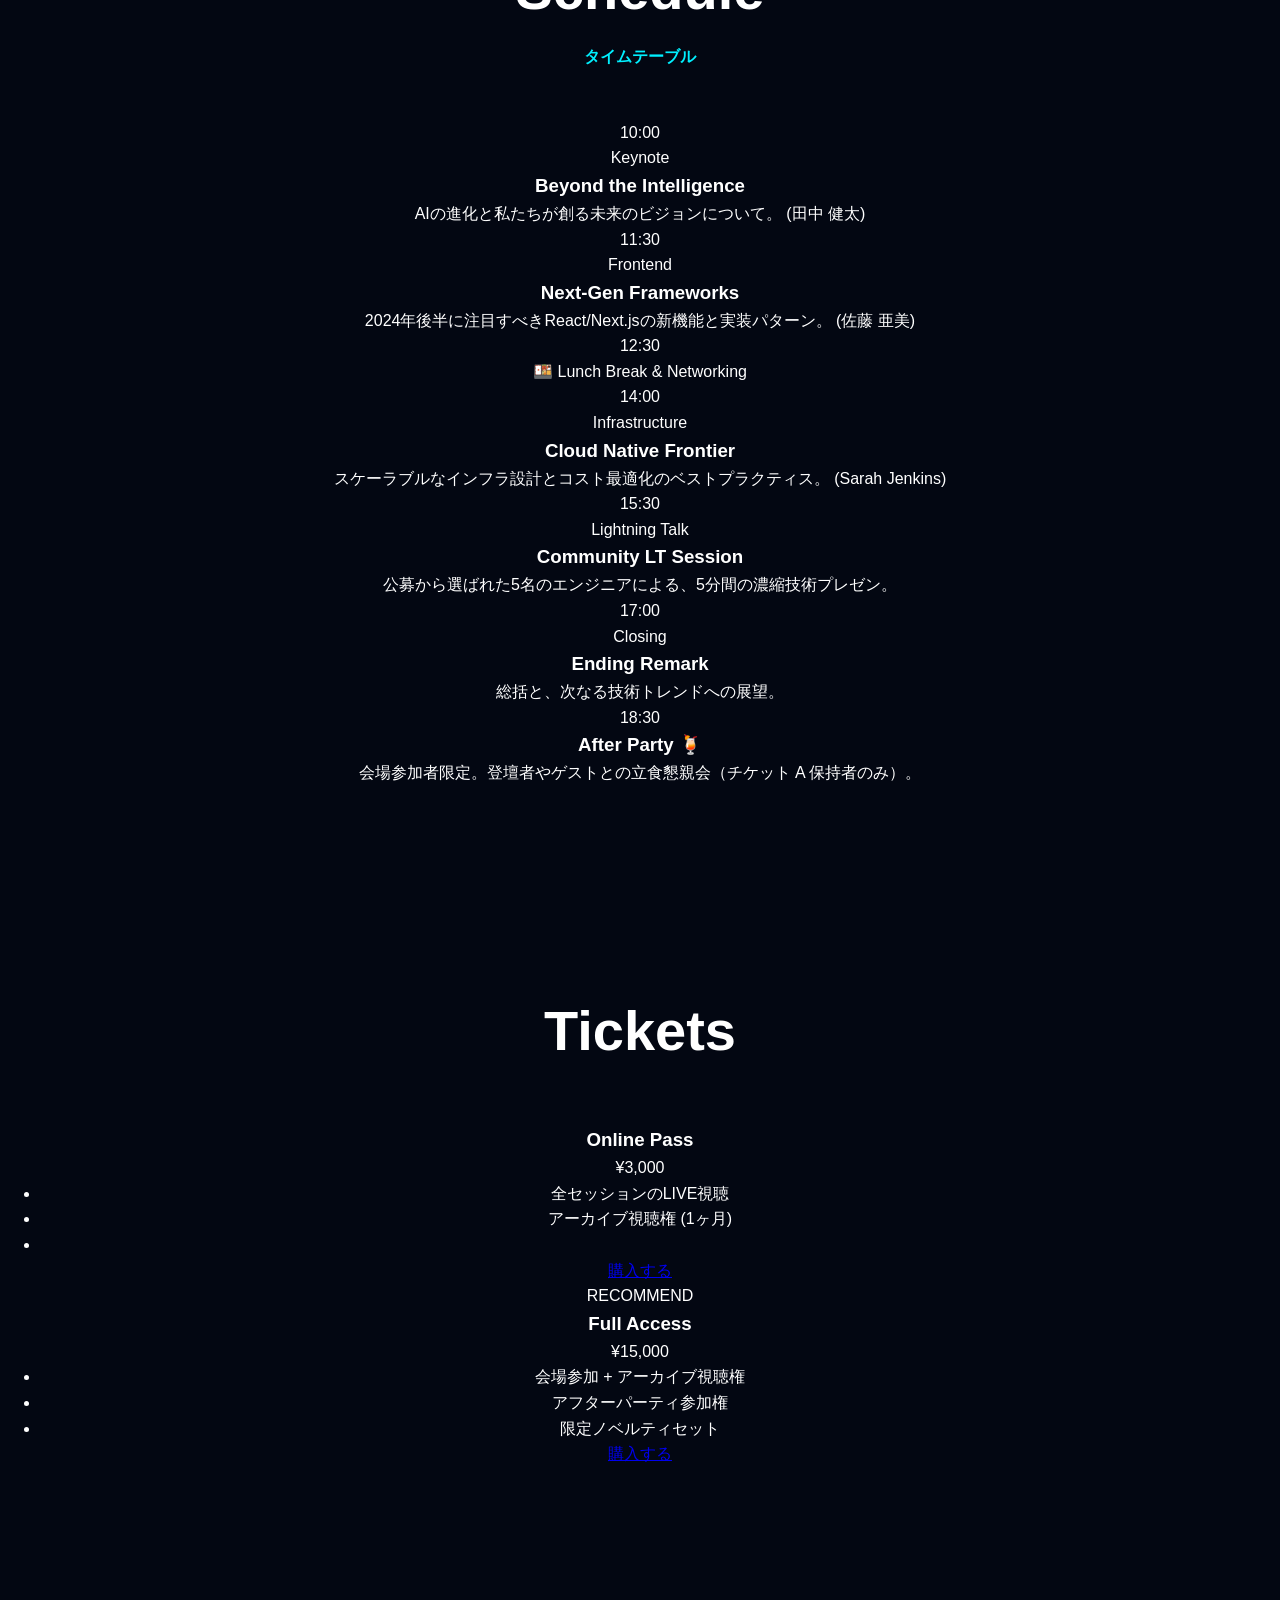
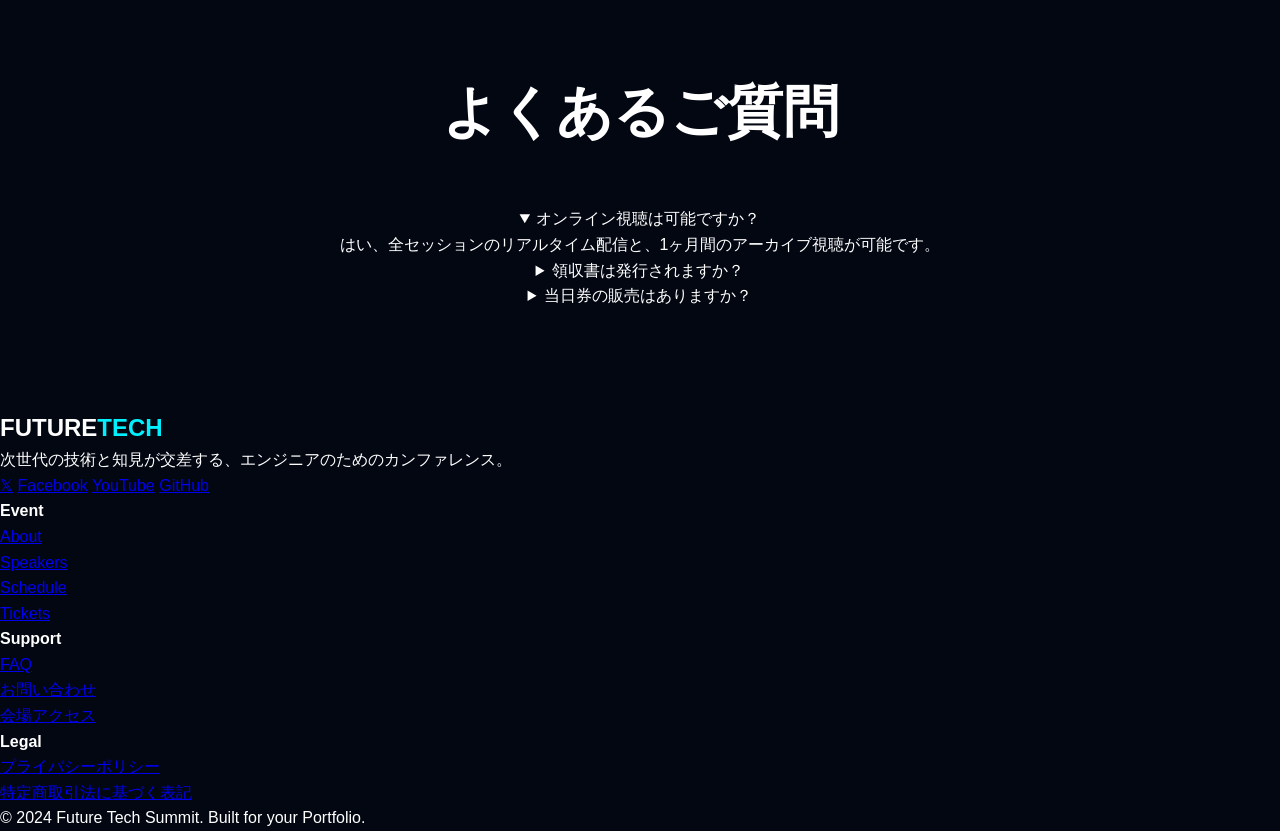
==== commit 5add6b30: "Add files via upload" ====
--- a/index.html
+++ b/index.html
@@ -32,8 +32,8 @@
     <li><a href="#speakers">Speakers</a></li>
     <li><a href="#schedule">Schedule</a></li>
     <li><a href="#tickets">Tickets</a></li>
-    <li><a href="javascript:void(0)" class="nav-open-access">Access</a></li>
-    <li><a href="javascript:void(0)" class="nav-open-contact">Contact</a></li>
+    <li><span class="nav-link nav-open-access">Access</span></li>
+    <li><span class="nav-link nav-open-contact">Contact</span></li>
     <li class="nav-btn-wrapper"><a href="#tickets" class="nav-btn">Entry</a></li>
 </ul>
         </div>
--- a/style.css
+++ b/style.css
@@ -1,241 +1,117 @@
-/* --- 1. Variables & Base Settings --- */
 :root {
     --clr-bg: #030712;
     --clr-accent: #00f0ff;
-    --clr-purple: #7000ff;
-    --clr-orange: #ff8c00;
+    --clr-accent-secondary: #7000ff;
     --glass: rgba(255, 255, 255, 0.03);
     --glass-border: rgba(255, 255, 255, 0.1);
-    --font-heading: 'Montserrat', sans-serif;
-    --font-body: 'Noto Sans JP', sans-serif;
+    --font-main: 'Inter', sans-serif;
+    --font-heading: 'Syncopate', sans-serif;
 }
 
-* { 
-    margin: 0; 
-    padding: 0; 
-    box-sizing: border-box; 
-}
-
-html { 
-    scroll-behavior: smooth; 
-}
+* { margin: 0; padding: 0; box-box: border-box; }
 
 body {
     background-color: var(--clr-bg);
     color: #fff;
-    font-family: var(--font-body);
-    line-height: 1.8;
+    font-family: var(--font-main);
+    line-height: 1.6;
     overflow-x: hidden;
 }
 
-.container { 
-    max-width: 1200px; 
-    margin: 0 auto; 
-    padding: 0 5%; 
+/* --- Custom Scrollbar --- */
+::-webkit-scrollbar { width: 8px; }
+::-webkit-scrollbar-track { background: var(--clr-bg); }
+::-webkit-scrollbar-thumb { background: rgba(255, 255, 255, 0.1); border-radius: 10px; }
+::-webkit-scrollbar-thumb:hover { background: var(--clr-accent); box-shadow: 0 0 10px var(--clr-accent); }
+
+/* --- Navigation --- */
+.nav {
+    position: fixed;
+    top: 0; width: 100%;
+    padding: 20px 0;
+    background: rgba(3, 7, 18, 0.8);
+    backdrop-filter: blur(10px);
+    z-index: 1000;
+    border-bottom: 1px solid var(--glass-border);
 }
 
-.section { 
-    padding: clamp(80px, 12vw, 150px) 0; 
+.nav-container {
+    display: flex;
+    justify-content: space-between;
+    align-items: center;
+    max-width: 1200px;
+    margin: 0 auto;
+    padding: 0 20px;
 }
 
-/* --- 2. Typography --- */
-h1, h2, h3, .logo, .btn, .time, .price-val, .footer__nav-group h4 {
+.logo {
     font-family: var(--font-heading);
-    letter-spacing: -0.02em;
+    font-weight: 700;
+    text-decoration: none;
+    color: #fff;
+    font-size: 1.5rem;
 }
 
-.hero__title {
-    font-size: clamp(2.8rem, 11vw, 6.5rem);
-    font-weight: 900;
-    line-height: 0.95;
-    margin-bottom: 30px;
-    background: linear-gradient(to bottom, #fff 50%, var(--clr-accent));
-    -webkit-background-clip: text;
-    -webkit-text-fill-color: transparent;
-}
-
-.section-title {
-    font-size: clamp(2.2rem, 6vw, 3.2rem);
-    font-weight: 900;
-    text-align: center;
-    margin-bottom: clamp(50px, 10vw, 100px);
-}
-
-.section-title span {
-    display: block; 
-    font-size: 1rem; 
-    color: var(--clr-accent);
-    letter-spacing: 0.3em; 
-    margin-top: 10px; 
-    font-weight: 400;
-}
-
-/* --- 3. Background Visuals --- */
-.bg-visuals {
-    position: fixed; top: 0; left: 0; width: 100%; height: 100%; z-index: -1;
-    background: radial-gradient(circle at 50% 50%, #0a0f1d 0%, #030712 100%);
-}
-
-.bg-glow {
-    position: absolute; width: 60vw; height: 60vw; border-radius: 50%;
-    filter: blur(120px); opacity: 0.15;
-    animation: floating 25s infinite alternate ease-in-out;
-}
-
-.bg-glow--1 { background: var(--clr-purple); top: -10%; left: -10%; }
-.bg-glow--2 { background: var(--clr-accent); bottom: -10%; right: -10%; animation-delay: -7s; }
-
-@keyframes floating { 
-    from { transform: translate(0,0); } 
-    to { transform: translate(10%, 10%); } 
-}
-
-/* --- 4. Navigation & Hamburger --- */
-.navbar { position: fixed; top: 0; width: 100%; height: 80px; background: rgba(3, 7, 18, 0.85); backdrop-filter: blur(15px); z-index: 2000; border-bottom: 1px solid var(--glass-border);}
-.navbar__inner { display: flex; justify-content: space-between; align-items: center; height: 100%; }
-.logo { font-size: 1.6rem; font-weight: 900; }
 .logo span { color: var(--clr-accent); }
 
 .nav-links {
-    gap: clamp(15px, 2vw, 25px); /* 画面幅に合わせて間隔を自動調整 */
+    display: flex;
+    align-items: center;
+    gap: clamp(10px, 1.5vw, 25px);
+    list-style: none;
 }
 
-/* ナビ内のリンク（Access, Contactなど）にカーソルを合わせると指マークにする */
-.nav-links a, 
-.nav-open-access, 
-.nav-open-contact {
+.nav-links a, .nav-link {
+    color: #fff;
+    text-decoration: none;
+    font-size: 0.9rem;
+    font-weight: 600;
+    transition: 0.3s;
     cursor: pointer;
-    text-decoration: none;
-    transition: 0.3s;
+    white-space: nowrap;
 }
 
-/* スマホメニュー展開時の微調整 */
-@media (max-width: 900px) {
-    .nav-links {
-        padding-top: 60px; /* 上部に少し余裕を持たせる */
-    }
+.nav-links a:hover, .nav-link:hover { color: var(--clr-accent); }
+
+.nav-btn {
+    background: var(--clr-accent);
+    color: var(--clr-bg);
+    padding: 10px 25px;
+    border-radius: 100px;
+    font-weight: 700;
 }
 
-@media (max-width: 900px) {
-    .hamburger { display: block; }
-    .hamburger span {
-        display: block; width: 28px; height: 2px; background: #fff;
-        margin: 7px 0; transition: 0.4s;
+#nav-check { display: none; }
+
+/* --- Responsive Nav --- */
+@media (max-width: 1150px) {
+    .nav-btn-icon { display: block; cursor: pointer; }
+    .nav-btn-icon span {
+        display: block; width: 25px; height: 2px;
+        background: #fff; margin: 5px 0; transition: 0.3s;
     }
     .nav-links {
-        position: fixed; top: 0; right: -100%; width: 85%; height: 100vh;
-        background: rgba(3, 7, 18, 0.98); backdrop-filter: blur(25px);
-        flex-direction: column; justify-content: center; gap: 40px;
-        transition: 0.5s cubic-bezier(0.77, 0.2, 0.05, 1.0);
+        position: fixed; top: 0; right: -100%;
+        width: 100%; height: 100vh;
+        background: rgba(3, 7, 18, 0.98);
+        flex-direction: column; justify-content: center;
+        transition: 0.4s;
     }
-    .nav-links a { font-size: 1.2rem; }
     #nav-check:checked ~ .nav-links { right: 0; }
-    #nav-check:checked + .hamburger span:nth-child(1) { transform: rotate(-45deg) translate(-6px, 7px); }
-    #nav-check:checked + .hamburger span:nth-child(2) { opacity: 0; }
-    #nav-check:checked + .hamburger span:nth-child(3) { transform: rotate(45deg) translate(-6px, -7px); }
+    .nav-links li { margin: 15px 0; }
+    .nav-links a, .nav-link { font-size: 1.5rem; }
 }
 
-/* --- 5. Hero Section --- */
-.hero { min-height: 100vh; display: flex; align-items: center; text-align: center; padding-top: 80px; }
-.hero__badge { display: inline-block; padding: 6px 18px; border: 1px solid var(--clr-accent); border-radius: 100px; color: var(--clr-accent); font-size: 0.75rem; font-weight: 900; margin-bottom: 25px; }
-.hero__lead { color: #94a3b8; font-size: clamp(1.1rem, 2.5vw, 1.3rem); margin-bottom: 50px; max-width: 750px; margin-inline: auto; font-weight: 300; }
-
-.btn { display: inline-block; padding: clamp(14px, 3vw, 18px) clamp(30px, 5vw, 45px); border-radius: 12px; text-decoration: none; font-weight: 700; transition: 0.3s; text-align: center; }
-.btn--primary { background: var(--clr-orange); color: #fff; box-shadow: 0 10px 25px rgba(255, 140, 0, 0.2); }
-.btn--outline { border: 1px solid rgba(255,255,255,0.4); color: #fff; margin-left: 15px; }
-
-@media (max-width: 480px) {
-    .hero__actions { display: flex; flex-direction: column; gap: 15px; }
-    .btn--outline { margin-left: 0; }
-}
-
-/* --- 6. Content Components --- */
-
-/* About Cards (Centered Layout & Left-aligned Text) */
-.about__grid { display: flex; flex-wrap: wrap; justify-content: center; gap: 30px; }
-.about__card { background: var(--glass); border: 1px solid var(--glass-border); border-radius: 24px; padding: 40px; transition: 0.4s; backdrop-filter: blur(10px); text-align: center; max-width: 350px; flex: 1 1 300px; 
-}
-.about__card h3 { margin-bottom: 15px; }
-.about__card p { text-align: left; color: #94a3b8; font-size: 0.95rem; line-height: 1.6; }
-.about__icon { font-size: 3rem; display: block; margin: 0 auto 20px; }
-
-/* Speaker Cards */
-.speaker-grid { display: grid; grid-template-columns: repeat(auto-fit, minmax(280px, 1fr)); gap: 30px; }
-.speaker-card { background: var(--glass); border: 1px solid var(--glass-border); border-radius: 24px; padding: 30px; transition: 0.4s; text-align: center; }
-.speaker-img {  height: 250px; width: 100%; background: #1a202c; border-radius: 12px; margin-bottom: 20px;  object-fit: cover; }
-.speaker-img img{ height: 230px !important; margin-top:20px;} 
-
-/* Timeline */
-.timeline__item { display: flex; gap: clamp(20px, 5vw, 50px); padding-bottom: 60px; border-left: 1px solid var(--glass-border); margin-left: 20px; padding-left: 40px; position: relative; }
-.timeline__item::before { content: ""; position: absolute; left: -6px; top: 0; width: 12px; height: 12px; background: var(--clr-accent); border-radius: 50%; box-shadow: 0 0 15px var(--clr-accent); }
-.time { color: var(--clr-accent); font-weight: 700; font-size: 1.3rem; min-width: 70px; }
-
-/* Price Cards */
-.price-grid { display: grid; grid-template-columns: repeat(auto-fit, minmax(280px, 1fr)); gap: 30px; }
-.price-card { background: var(--glass); border: 1px solid var(--glass-border); border-radius: 24px; padding: 40px; text-align: center; position: relative; }
-.price-card--featured { border-color: var(--clr-purple); background: rgba(112,0,255,0.06); transform: scale(1.02); }
-.featured-label { position: absolute; top: -15px; left: 50%; transform: translateX(-50%); background: var(--clr-purple); font-size: 0.75rem; font-weight: 900; padding: 6px 20px; border-radius: 100px; }
-.price-val { font-size: 3.5rem; font-weight: 900; margin: 20px 0; }
-.price-list { list-style: none; margin-bottom: 30px; text-align: left; font-size: 0.9rem; color: #94a3b8; }
-.price-list li { margin-bottom: 10px; }
-
-/* FAQ (Decorated with Plus/Minus) */
-.faq__container { max-width: 900px; margin: 0 auto; }
-.faq__item { background: var(--glass); margin-bottom: 15px; border-radius: 12px; border: 1px solid var(--glass-border); overflow: hidden; transition: 0.3s; }
-.faq__question { padding: 25px 60px 25px 25px; cursor: pointer; font-weight: 700; list-style: none;  font-size: 1.1rem;   position: relative;  transition: background 0.3s; }
-.faq__question::-webkit-details-marker { display: none; }
-
-/* Plus Icon Drawing */
-.faq__question::before, .faq__question::after {
-    content: ""; position: absolute; right: 25px; top: 50%; width: 15px; height: 2px;
-    background-color: var(--clr-accent); transition: 0.3s transform ease; transform: translateY(-50%);
-}
-.faq__question::after { transform: translateY(-50%) rotate(90deg); }
-
-.faq__item[open] .faq__question { background: rgba(255, 255, 255, 0.05); color: var(--clr-accent); }
-.faq__item[open] .faq__question::after { transform: translateY(-50%) rotate(0deg); }
-
-.faq__answer { 
-    padding: 25px; color: #94a3b8; font-weight: 300; line-height: 1.6;
-    animation: fadeIn 0.5s ease;
-}
-@keyframes fadeIn { from { opacity: 0; transform: translateY(-10px); } to { opacity: 1; transform: translateY(0); } }
-
-/* --- 7. Footer --- */
-.footer {
-    padding-top: 100px;
-    background: linear-gradient(to bottom, transparent, rgba(112, 0, 255, 0.05));
-    border-top: 1px solid var(--glass-border);
-}
-.footer__inner { display: grid; grid-template-columns: 1.5fr 3fr; gap: 60px; padding-bottom: 60px; }
-.footer__brand p { color: #94a3b8; font-size: 0.9rem; max-width: 300px; margin: 20px 0 25px; }
-.footer__social { display: flex; gap: 15px; flex-wrap: wrap; }
-.footer__social a {
-    text-decoration: none; color: #fff; font-size: 0.85rem; font-weight: 700; padding: 8px 12px;
-    background: var(--glass); border: 1px solid var(--glass-border); border-radius: 8px; transition: 0.3s;
-}
-.footer__social a:hover { background: var(--clr-accent); color: var(--clr-bg); transform: translateY(-3px); }
-
-.footer__nav { display: grid; grid-template-columns: repeat(3, 1fr); gap: 30px; }
-.footer__nav-group h4 { font-size: 1rem; margin-bottom: 20px; color: var(--clr-accent); text-transform: uppercase; letter-spacing: 0.1em; }
-.footer__nav-group ul { list-style: none; }
-.footer__nav-group ul li { margin-bottom: 12px; }
-.footer__nav-group ul li a { text-decoration: none; color: #94a3b8; font-size: 0.9rem; transition: 0.3s; }
-.footer__nav-group ul li a:hover { color: #fff; padding-left: 5px; }
-
-.footer__bottom { text-align: center; padding: 40px 0; border-top: 1px solid var(--glass-border); font-size: 0.8rem; color: #4b5563; }
-
-/* --- Unified Modal Styles --- */
+/* --- Modals --- */
 .modal {
     display: none;
     position: fixed;
-    z-index: 3000;
+    z-index: 9999;
     top: 0; left: 0;
     width: 100%; height: 100%;
-    background-color: rgba(3, 7, 18, 0.9);
+    background: rgba(0, 0, 0, 0.85);
     backdrop-filter: blur(10px);
-    align-items: center;
-    justify-content: center;
+    align-items: center; justify-content: center;
     padding: 20px;
 }
 
@@ -243,136 +119,46 @@
     background: var(--glass);
     border: 1px solid var(--glass-border);
     border-radius: 32px;
-    width: 100%;
-    max-width: 800px; /* 800pxで統一 */
-    padding: clamp(30px, 6vw, 60px);
+    width: 100%; max-width: 800px;
+    padding: clamp(30px, 5vw, 60px);
     position: relative;
-    animation: modalSlideUp 0.4s ease;
+    max-height: 90vh;
     overflow-y: auto;
-    max-height: 90vh;
+    animation: modalUp 0.4s ease;
 }
 
-@keyframes modalSlideUp {
-    from { opacity: 0; transform: translateY(30px); }
+@keyframes modalUp {
+    from { opacity: 0; transform: translateY(20px); }
     to { opacity: 1; transform: translateY(0); }
 }
 
 .modal__close {
-    position: absolute;
-    top: 25px; right: 25px;
-    font-size: 2rem;
-    cursor: pointer;
-    color: #94a3b8;
-    transition: 0.3s;
+    position: absolute; top: 20px; right: 25px;
+    font-size: 2.5rem; cursor: pointer; color: #94a3b8;
 }
 
-.modal-info {
-    text-align: center;
-    margin-bottom: 30px;
+/* --- Form & Access Elements --- */
+.contact-form { display: grid; gap: 20px; }
+.form-group label { display: block; color: var(--clr-accent); font-size: 0.8rem; margin-bottom: 8px; }
+.contact-form input, .contact-form textarea {
+    width: 100%; padding: 15px; background: rgba(255,255,255,0.05);
+    border: 1px solid var(--glass-border); border-radius: 12px; color: #fff;
 }
 
-.modal-info p {
-    color: #fff;
-    line-height: 1.6;
+.map-container {
+    width: 100%; height: 350px; border-radius: 20px;
+    overflow: hidden; margin: 20px 0; border: 1px solid var(--glass-border);
 }
 
-/* Contact Form Styles */
-.contact-form .form-group {
-    margin-bottom: 25px;
-    text-align: left;
-}
+.access-routes { display: flex; justify-content: center; gap: 40px; margin-top: 20px; }
+.route-item h4 { color: var(--clr-accent); font-size: 0.8rem; margin-bottom: 5px; }
 
-.contact-form label {
-    display: block;
-    font-size: 0.85rem;
-    font-weight: 700;
-    color: var(--clr-accent);
-    margin-bottom: 10px;
-    text-transform: uppercase;
-}
-
-.contact-form input, 
-.contact-form textarea {
-    width: 100%;
-    padding: 18px;
-    background: rgba(255, 255, 255, 0.07);
-    border: 1px solid var(--glass-border);
-    border-radius: 12px;
-    color: #fff;
-    font-size: 1.1rem;
-}
-
-/* Map & Access Styles */
-.map-container {
-    width: 100%;
-    height: 350px;
-    border-radius: 20px;
-    overflow: hidden;
-    margin-bottom: 30px;
-    border: 1px solid var(--glass-border);
-}
-
-.access-routes {
-    display: flex;
-    justify-content: center;
-    gap: 40px;
-    border-top: 1px solid var(--glass-border);
-    padding-top: 30px;
-}
-
-.route-item h4 {
-    color: var(--clr-accent);
-    font-size: 0.8rem;
-    margin-bottom: 8px;
-}
-
-.modal-footer {
-    text-align: center;
-    margin-top: 30px;
-    padding-top: 20px;
-    border-top: 1px solid var(--glass-border);
-    color: #94a3b8;
-    font-size: 0.85rem;
-}
-
-/* --- Custom Scrollbar --- */
-/* スクロールバー全体の幅 */
-::-webkit-scrollbar {
-    width: 8px;
-}
-
-/* スクロールバーの背景（レール部分） */
-::-webkit-scrollbar-track {
-    background: var(--clr-bg);
-}
-
-/* 動くバーの部分（つまみ） */
-::-webkit-scrollbar-thumb {
-    background: rgba(255, 255, 255, 0.1);
-    border-radius: 100px;
-    border: 2px solid var(--clr-bg); /* レールとの間に隙間を作る */
-}
-
-/* ホバーした時に少し明るくする */
-::-webkit-scrollbar-thumb:hover {
-    background: var(--clr-accent);
-    box-shadow: 0 0 10px var(--clr-accent);
-}
-
-/* Responsive */
-@media (max-width: 768px) {
-    .footer__inner { grid-template-columns: 1fr; gap: 50px; }
-    .footer__nav { grid-template-columns: repeat(2, 1fr); gap: 40px 20px; }
-    .footer__brand { text-align: center; }
-    .footer__brand p { margin-inline: auto; }
-    .footer__social { justify-content: center; }
-}
+/* --- Section General --- */
+.section { padding: 100px 20px; max-width: 1200px; margin: 0 auto; text-align: center; }
+.section-title { font-family: var(--font-heading); font-size: clamp(2rem, 5vw, 3.5rem); margin-bottom: 50px; }
+.section-title span { display: block; font-size: 1rem; color: var(--clr-accent); margin-top: 10px; }
 
 @media (max-width: 600px) {
     .access-routes { flex-direction: column; gap: 20px; }
     .modal__content--wide { padding: 40px 20px; }
-}
-
-@media (max-width: 480px) {
-    .footer__nav { grid-template-columns: 1fr; }
 }
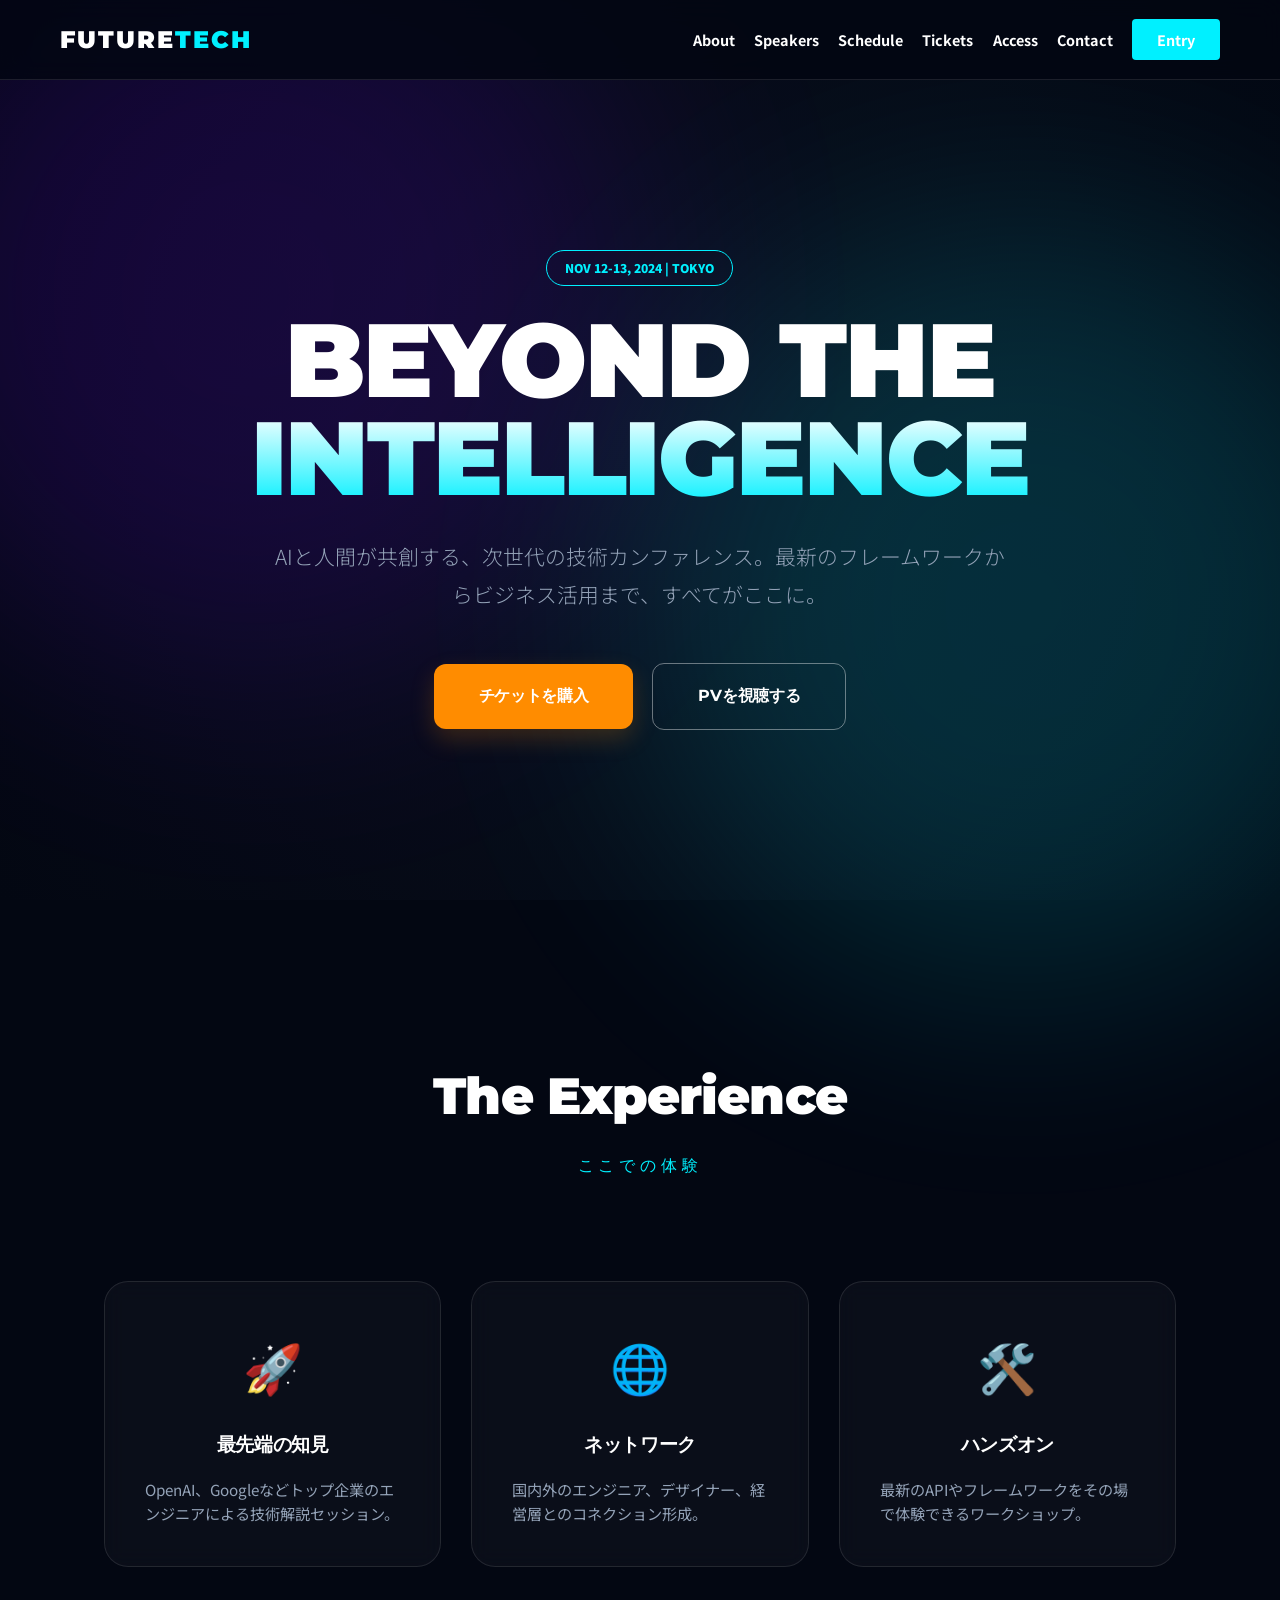
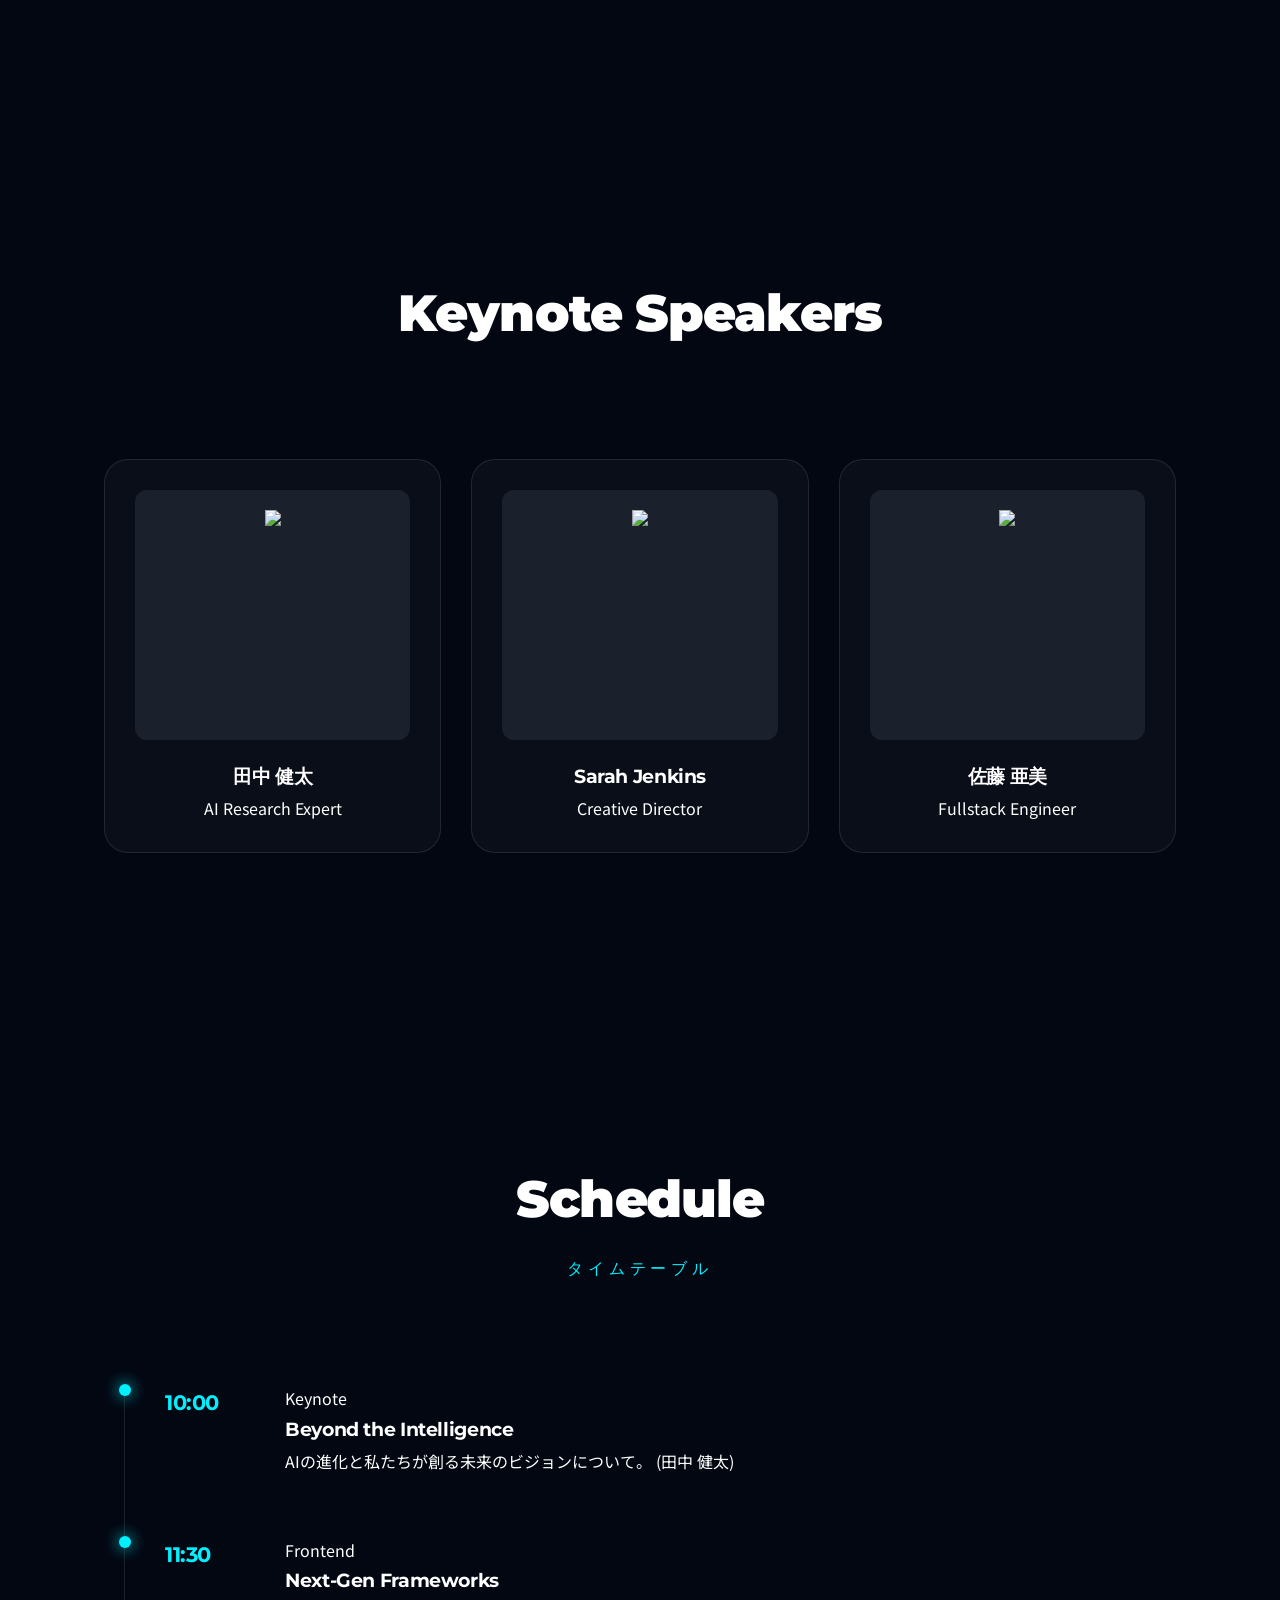
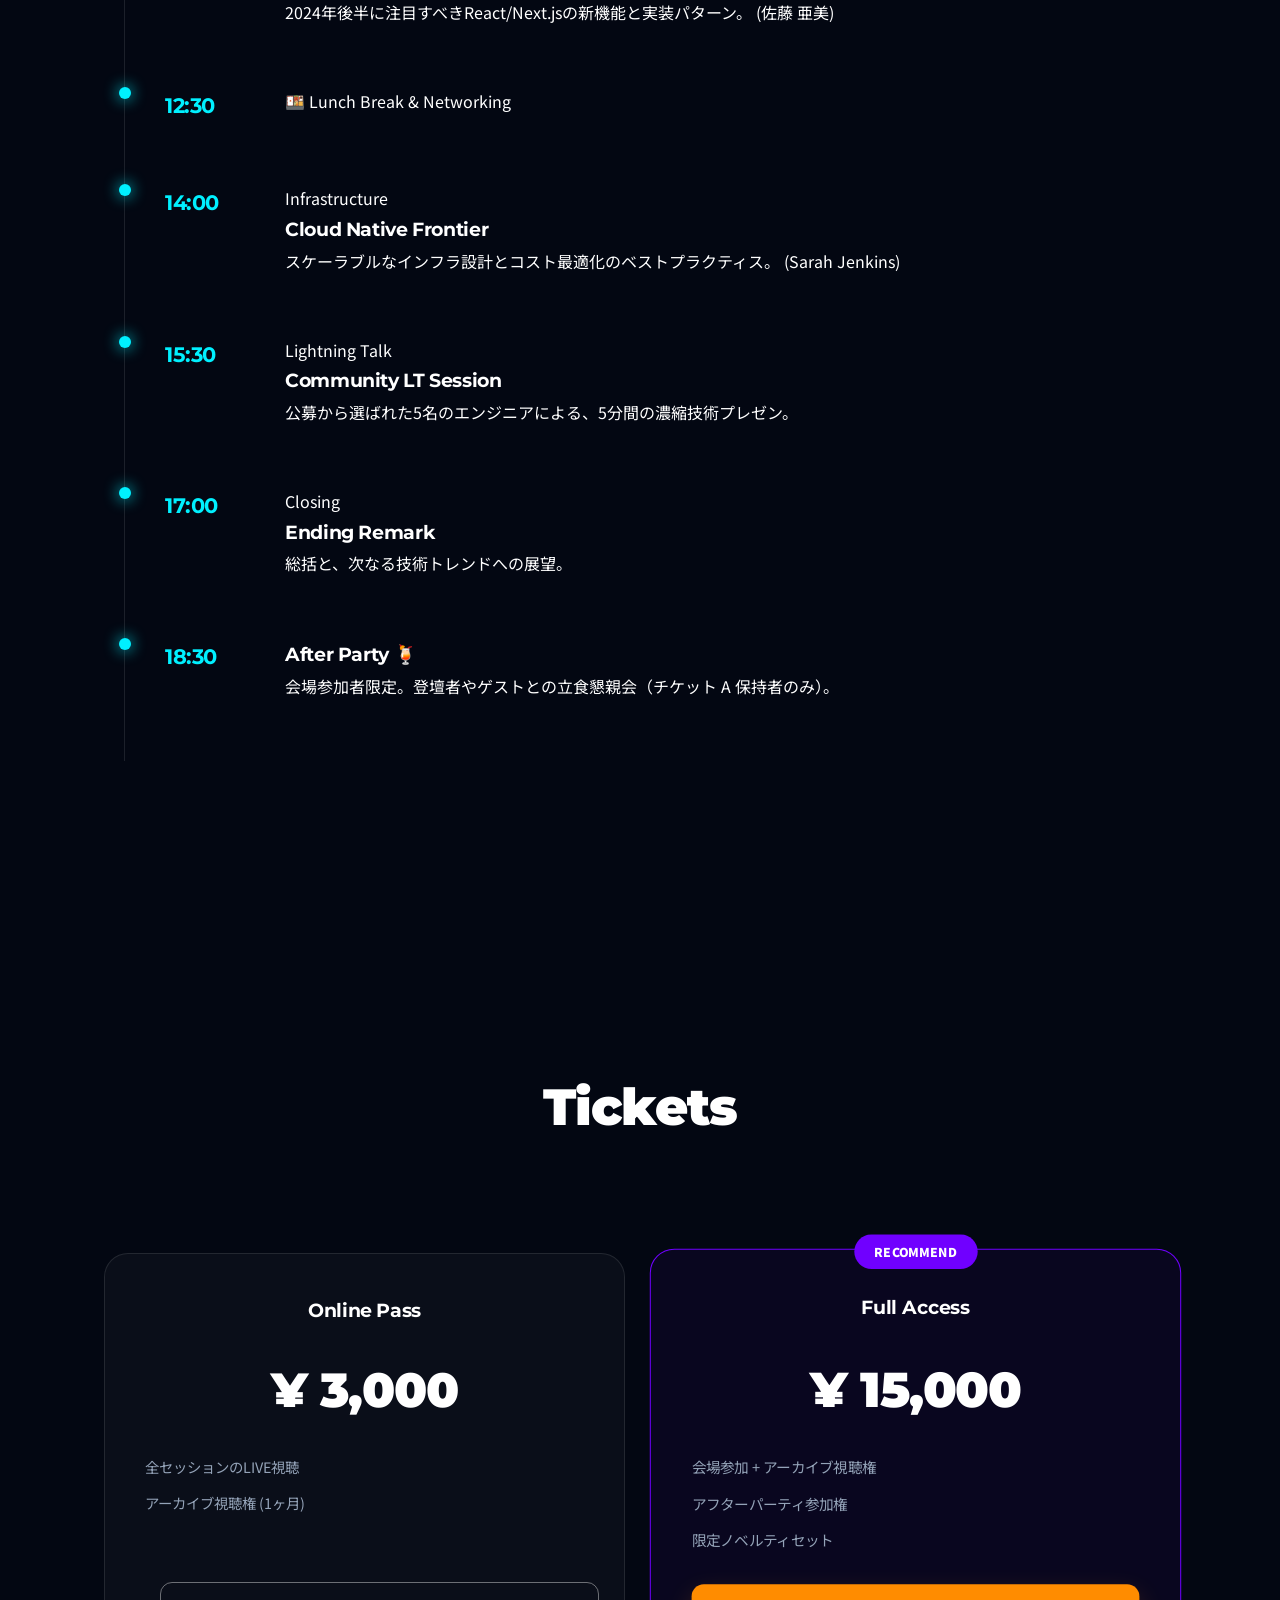
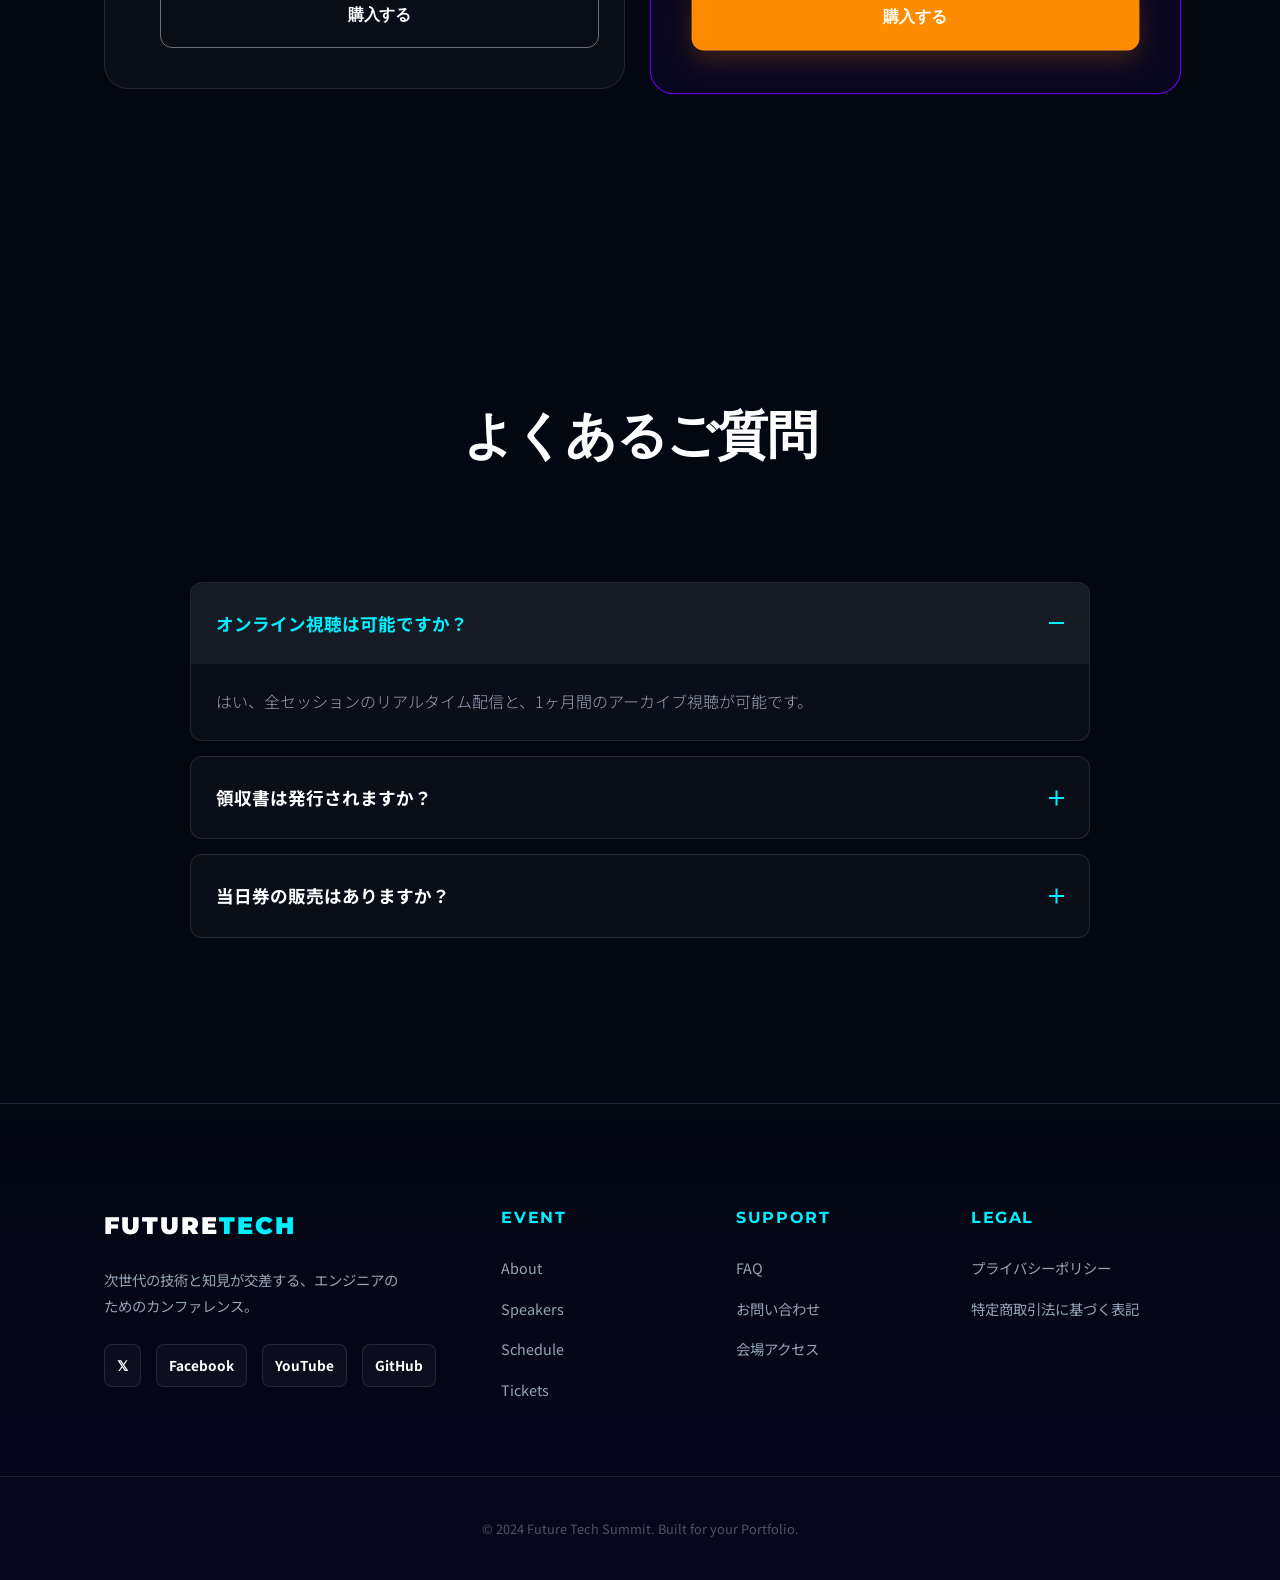
==== commit 9d673c3e: "Add files via upload" ====
--- a/index.html
+++ b/index.html
@@ -165,7 +165,7 @@
             <div class="price-grid">
                 <div class="price-card">
                     <h3>Online Pass</h3>
-                    <div class="price-val">¥3,000</div>
+                    <div class="price-val">¥ 3,000</div>
                     <ul class="price-list">
                         <li>全セッションのLIVE視聴</li>
                         <li>アーカイブ視聴権 (1ヶ月)</li>
@@ -176,7 +176,7 @@
                 <div class="price-card price-card--featured">
                     <div class="featured-label">RECOMMEND</div>
                     <h3>Full Access</h3>
-                    <div class="price-val">¥15,000</div>
+                    <div class="price-val">¥ 15,000</div>
                     <ul class="price-list">
                         <li>会場参加 + アーカイブ視聴権</li>
                         <li>アフターパーティ参加権</li>
--- a/style.css
+++ b/style.css
@@ -1,41 +1,114 @@
+/* --- 1. Variables & Base Settings --- */
 :root {
     --clr-bg: #030712;
     --clr-accent: #00f0ff;
-    --clr-accent-secondary: #7000ff;
+    --clr-purple: #7000ff;
+    --clr-orange: #ff8c00;
     --glass: rgba(255, 255, 255, 0.03);
     --glass-border: rgba(255, 255, 255, 0.1);
-    --font-main: 'Inter', sans-serif;
-    --font-heading: 'Syncopate', sans-serif;
-}
-
-* { margin: 0; padding: 0; box-box: border-box; }
+    --font-heading: 'Montserrat', sans-serif;
+    --font-body: 'Noto Sans JP', sans-serif;
+}
+
+* { 
+    margin: 0; 
+    padding: 0; 
+    box-sizing: border-box; 
+}
+
+html { 
+    scroll-behavior: smooth; 
+}
 
 body {
     background-color: var(--clr-bg);
     color: #fff;
-    font-family: var(--font-main);
-    line-height: 1.6;
+    font-family: var(--font-body);
+    line-height: 1.8;
     overflow-x: hidden;
 }
 
-/* --- Custom Scrollbar --- */
-::-webkit-scrollbar { width: 8px; }
-::-webkit-scrollbar-track { background: var(--clr-bg); }
-::-webkit-scrollbar-thumb { background: rgba(255, 255, 255, 0.1); border-radius: 10px; }
-::-webkit-scrollbar-thumb:hover { background: var(--clr-accent); box-shadow: 0 0 10px var(--clr-accent); }
+.container { 
+    max-width: 1200px; 
+    margin: 0 auto; 
+    padding: 0 5%; 
+}
+
+.section { 
+    padding: clamp(80px, 12vw, 150px) 0; 
+}
+
+/* --- 2. Typography --- */
+h1, h2, h3, .logo, .btn, .time, .price-val, .footer__nav-group h4 {
+    font-family: var(--font-heading);
+    letter-spacing: -0.02em;
+}
+
+.hero__title {
+    font-size: clamp(2.8rem, 11vw, 6.5rem);
+    font-weight: 900;
+    line-height: 0.95;
+    margin-bottom: 30px;
+    background: linear-gradient(to bottom, #fff 50%, var(--clr-accent));
+    -webkit-background-clip: text;
+    -webkit-text-fill-color: transparent;
+}
+
+.section-title {
+    font-size: clamp(2.2rem, 6vw, 3.2rem);
+    font-weight: 900;
+    text-align: center;
+    margin-bottom: clamp(50px, 10vw, 100px);
+}
+
+.section-title span {
+    display: block; 
+    font-size: 1rem; 
+    color: var(--clr-accent);
+    letter-spacing: 0.3em; 
+    margin-top: 10px; 
+    font-weight: 400;
+}
+
+/* --- 3. Background Visuals --- */
+.bg-visuals {
+    position: fixed; top: 0; left: 0; width: 100%; height: 100%; z-index: -1;
+    background: radial-gradient(circle at 50% 50%, #0a0f1d 0%, #030712 100%);
+}
+
+.bg-glow {
+    position: absolute; width: 60vw; height: 60vw; border-radius: 50%;
+    filter: blur(120px); opacity: 0.15;
+    animation: floating 25s infinite alternate ease-in-out;
+}
+
+.bg-glow--1 { background: var(--clr-purple); top: -10%; left: -10%; }
+.bg-glow--2 { background: var(--clr-accent); bottom: -10%; right: -10%; animation-delay: -7s; }
+
+@keyframes floating { 
+    from { transform: translate(0,0); } 
+    to { transform: translate(10%, 10%); } 
+}
+
+/* --- 4. Navigation & Hamburger --- */
+.navbar { position: fixed; top: 0; width: 100%; height: 80px; background: rgba(3, 7, 18, 0.85); backdrop-filter: blur(15px); z-index: 2000; border-bottom: 1px solid var(--glass-border);}
+.navbar__inner { display: flex; justify-content: space-between; align-items: center; height: 100%; }
+.logo { font-size: 1.6rem; font-weight: 900; }
+.logo span { color: var(--clr-accent); }
 
 /* --- Navigation --- */
-.nav {
+.navbar {
     position: fixed;
-    top: 0; width: 100%;
+    top: 0;
+    width: 100%;
     padding: 20px 0;
-    background: rgba(3, 7, 18, 0.8);
-    backdrop-filter: blur(10px);
+    background: rgba(3, 7, 18, 0.85);
+    backdrop-filter: blur(12px);
     z-index: 1000;
     border-bottom: 1px solid var(--glass-border);
 }
 
-.nav-container {
+.navbar__inner {
     display: flex;
     justify-content: space-between;
     align-items: center;
@@ -46,10 +119,11 @@
 
 .logo {
     font-family: var(--font-heading);
-    font-weight: 700;
-    text-decoration: none;
+    font-weight: 900;
+    letter-spacing: 2px;
     color: #fff;
     font-size: 1.5rem;
+    text-decoration: none;
 }
 
 .logo span { color: var(--clr-accent); }
@@ -65,7 +139,7 @@
     color: #fff;
     text-decoration: none;
     font-size: 0.9rem;
-    font-weight: 600;
+    font-weight: 700;
     transition: 0.3s;
     cursor: pointer;
     white-space: nowrap;
@@ -77,16 +151,16 @@
     background: var(--clr-accent);
     color: var(--clr-bg);
     padding: 10px 25px;
-    border-radius: 100px;
-    font-weight: 700;
+    border-radius: 4px;
+    font-weight: 900;
 }
 
 #nav-check { display: none; }
 
 /* --- Responsive Nav --- */
-@media (max-width: 1150px) {
-    .nav-btn-icon { display: block; cursor: pointer; }
-    .nav-btn-icon span {
+@media (max-width: 1100px) {
+    .hamburger { display: block; cursor: pointer; z-index: 1100; }
+    .hamburger span {
         display: block; width: 25px; height: 2px;
         background: #fff; margin: 5px 0; transition: 0.3s;
     }
@@ -95,70 +169,317 @@
         width: 100%; height: 100vh;
         background: rgba(3, 7, 18, 0.98);
         flex-direction: column; justify-content: center;
-        transition: 0.4s;
+        transition: 0.4s cubic-bezier(0.4, 0, 0.2, 1);
     }
     #nav-check:checked ~ .nav-links { right: 0; }
+    #nav-check:checked ~ .hamburger span:nth-child(1) { transform: translateY(7px) rotate(45deg); }
+    #nav-check:checked ~ .hamburger span:nth-child(2) { opacity: 0; }
+    #nav-check:checked ~ .hamburger span:nth-child(3) { transform: translateY(-7px) rotate(-45deg); }
     .nav-links li { margin: 15px 0; }
     .nav-links a, .nav-link { font-size: 1.5rem; }
 }
 
-/* --- Modals --- */
+/* --- Modal Styles --- */
 .modal {
     display: none;
     position: fixed;
     z-index: 9999;
     top: 0; left: 0;
     width: 100%; height: 100%;
-    background: rgba(0, 0, 0, 0.85);
+    background: rgba(3, 7, 18, 0.9);
     backdrop-filter: blur(10px);
-    align-items: center; justify-content: center;
+    align-items: center;
+    justify-content: center;
     padding: 20px;
 }
-
 .modal__content--wide {
     background: var(--glass);
     border: 1px solid var(--glass-border);
     border-radius: 32px;
     width: 100%; max-width: 800px;
-    padding: clamp(30px, 5vw, 60px);
+    padding: 40px;
     position: relative;
     max-height: 90vh;
     overflow-y: auto;
-    animation: modalUp 0.4s ease;
-}
-
-@keyframes modalUp {
-    from { opacity: 0; transform: translateY(20px); }
+}
+.modal__close { position: absolute; top: 20px; right: 25px; font-size: 2rem; cursor: pointer; color: #94a3b8; }
+.map-container { width: 100%; height: 300px; border-radius: 15px; overflow: hidden; margin: 20px 0; border: 1px solid var(--glass-border); }
+.access-routes { display: flex; justify-content: center; gap: 30px; border-top: 1px solid var(--glass-border); padding-top: 20px; }
+
+/* --- Scrollbar --- */
+::-webkit-scrollbar { width: 8px; }
+::-webkit-scrollbar-track { background: var(--clr-bg); }
+::-webkit-scrollbar-thumb { background: rgba(255, 255, 255, 0.1); border-radius: 10px; }
+::-webkit-scrollbar-thumb:hover { background: var(--clr-accent); }
+/* --- 5. Hero Section --- */
+.hero { min-height: 100vh; display: flex; align-items: center; text-align: center; padding-top: 80px; }
+.hero__badge { display: inline-block; padding: 6px 18px; border: 1px solid var(--clr-accent); border-radius: 100px; color: var(--clr-accent); font-size: 0.75rem; font-weight: 900; margin-bottom: 25px; }
+.hero__lead { color: #94a3b8; font-size: clamp(1.1rem, 2.5vw, 1.3rem); margin-bottom: 50px; max-width: 750px; margin-inline: auto; font-weight: 300; }
+
+.btn { display: inline-block; padding: clamp(14px, 3vw, 18px) clamp(30px, 5vw, 45px); border-radius: 12px; text-decoration: none; font-weight: 700; transition: 0.3s; text-align: center; }
+.btn--primary { background: var(--clr-orange); color: #fff; box-shadow: 0 10px 25px rgba(255, 140, 0, 0.2); }
+.btn--outline { border: 1px solid rgba(255,255,255,0.4); color: #fff; margin-left: 15px; }
+
+@media (max-width: 480px) {
+    .hero__actions { display: flex; flex-direction: column; gap: 15px; }
+    .btn--outline { margin-left: 0; }
+}
+
+/* --- 6. Content Components --- */
+
+/* About Cards (Centered Layout & Left-aligned Text) */
+.about__grid { display: flex; flex-wrap: wrap; justify-content: center; gap: 30px; }
+.about__card { background: var(--glass); border: 1px solid var(--glass-border); border-radius: 24px; padding: 40px; transition: 0.4s; backdrop-filter: blur(10px); text-align: center; max-width: 350px; flex: 1 1 300px; 
+}
+.about__card h3 { margin-bottom: 15px; }
+.about__card p { text-align: left; color: #94a3b8; font-size: 0.95rem; line-height: 1.6; }
+.about__icon { font-size: 3rem; display: block; margin: 0 auto 20px; }
+
+/* Speaker Cards */
+.speaker-grid { display: grid; grid-template-columns: repeat(auto-fit, minmax(280px, 1fr)); gap: 30px; }
+.speaker-card { background: var(--glass); border: 1px solid var(--glass-border); border-radius: 24px; padding: 30px; transition: 0.4s; text-align: center; }
+.speaker-img {  height: 250px; width: 100%; background: #1a202c; border-radius: 12px; margin-bottom: 20px;  object-fit: cover; }
+.speaker-img img{ height: 230px !important; margin-top:20px;} 
+
+/* Timeline */
+.timeline__item { display: flex; gap: clamp(20px, 5vw, 50px); padding-bottom: 60px; border-left: 1px solid var(--glass-border); margin-left: 20px; padding-left: 40px; position: relative; }
+.timeline__item::before { content: ""; position: absolute; left: -6px; top: 0; width: 12px; height: 12px; background: var(--clr-accent); border-radius: 50%; box-shadow: 0 0 15px var(--clr-accent); }
+.time { color: var(--clr-accent); font-weight: 700; font-size: 1.3rem; min-width: 70px; }
+
+/* Price Cards */
+.price-grid { display: grid; grid-template-columns: repeat(auto-fit, minmax(280px, 1fr)); gap: 30px; }
+.price-card { background: var(--glass); border: 1px solid var(--glass-border); border-radius: 24px; padding: 40px; text-align: center; position: relative; }
+.price-card--featured { border-color: var(--clr-purple); background: rgba(112,0,255,0.06); transform: scale(1.02); }
+.featured-label { position: absolute; top: -15px; left: 50%; transform: translateX(-50%); background: var(--clr-purple); font-size: 0.75rem; font-weight: 900; padding: 6px 20px; border-radius: 100px; }
+.price-val { font-size: 3rem; font-weight: 900; margin: 20px 0; }
+.price-list { list-style: none; margin-bottom: 30px; text-align: left; font-size: 0.9rem; color: #94a3b8; }
+.price-list li { margin-bottom: 10px; }
+
+/* FAQ (Decorated with Plus/Minus) */
+.faq__container { max-width: 900px; margin: 0 auto; }
+.faq__item { background: var(--glass); margin-bottom: 15px; border-radius: 12px; border: 1px solid var(--glass-border); overflow: hidden; transition: 0.3s; }
+.faq__question { padding: 25px 60px 25px 25px; cursor: pointer; font-weight: 700; list-style: none;  font-size: 1.1rem;   position: relative;  transition: background 0.3s; }
+.faq__question::-webkit-details-marker { display: none; }
+
+/* Plus Icon Drawing */
+.faq__question::before, .faq__question::after {
+    content: ""; position: absolute; right: 25px; top: 50%; width: 15px; height: 2px;
+    background-color: var(--clr-accent); transition: 0.3s transform ease; transform: translateY(-50%);
+}
+.faq__question::after { transform: translateY(-50%) rotate(90deg); }
+
+.faq__item[open] .faq__question { background: rgba(255, 255, 255, 0.05); color: var(--clr-accent); }
+.faq__item[open] .faq__question::after { transform: translateY(-50%) rotate(0deg); }
+
+.faq__answer { 
+    padding: 25px; color: #94a3b8; font-weight: 300; line-height: 1.6;
+    animation: fadeIn 0.5s ease;
+}
+@keyframes fadeIn { from { opacity: 0; transform: translateY(-10px); } to { opacity: 1; transform: translateY(0); } }
+
+/* --- 7. Footer --- */
+.footer {
+    padding-top: 100px;
+    background: linear-gradient(to bottom, transparent, rgba(112, 0, 255, 0.05));
+    border-top: 1px solid var(--glass-border);
+}
+.footer__inner { display: grid; grid-template-columns: 1.5fr 3fr; gap: 60px; padding-bottom: 60px; }
+.footer__brand p { color: #94a3b8; font-size: 0.9rem; max-width: 300px; margin: 20px 0 25px; }
+.footer__social { display: flex; gap: 15px; flex-wrap: wrap; }
+.footer__social a {
+    text-decoration: none; color: #fff; font-size: 0.85rem; font-weight: 700; padding: 8px 12px;
+    background: var(--glass); border: 1px solid var(--glass-border); border-radius: 8px; transition: 0.3s;
+}
+.footer__social a:hover { background: var(--clr-accent); color: var(--clr-bg); transform: translateY(-3px); }
+
+.footer__nav { display: grid; grid-template-columns: repeat(3, 1fr); gap: 30px; }
+.footer__nav-group h4 { font-size: 1rem; margin-bottom: 20px; color: var(--clr-accent); text-transform: uppercase; letter-spacing: 0.1em; }
+.footer__nav-group ul { list-style: none; }
+.footer__nav-group ul li { margin-bottom: 12px; }
+.footer__nav-group ul li a { text-decoration: none; color: #94a3b8; font-size: 0.9rem; transition: 0.3s; }
+.footer__nav-group ul li a:hover { color: #fff; padding-left: 5px; }
+
+.footer__bottom { text-align: center; padding: 40px 0; border-top: 1px solid var(--glass-border); font-size: 0.8rem; color: #4b5563; }
+
+/* --- Unified Modal Styles --- */
+.modal {
+    display: none;
+    position: fixed;
+    z-index: 3000;
+    top: 0; left: 0;
+    width: 100%; height: 100%;
+    background-color: rgba(3, 7, 18, 0.9);
+    backdrop-filter: blur(10px);
+    align-items: center;
+    justify-content: center;
+    padding: 20px;
+}
+
+.modal__content--wide {
+    background: var(--glass);
+    border: 1px solid var(--glass-border);
+    border-radius: 32px;
+    width: 100%;
+    max-width: 800px; /* 800pxで統一 */
+    padding: clamp(30px, 6vw, 60px);
+    position: relative;
+    animation: modalSlideUp 0.4s ease;
+    overflow-y: auto;
+    max-height: 90vh;
+}
+
+@keyframes modalSlideUp {
+    from { opacity: 0; transform: translateY(30px); }
     to { opacity: 1; transform: translateY(0); }
 }
 
 .modal__close {
-    position: absolute; top: 20px; right: 25px;
-    font-size: 2.5rem; cursor: pointer; color: #94a3b8;
-}
-
-/* --- Form & Access Elements --- */
-.contact-form { display: grid; gap: 20px; }
-.form-group label { display: block; color: var(--clr-accent); font-size: 0.8rem; margin-bottom: 8px; }
-.contact-form input, .contact-form textarea {
-    width: 100%; padding: 15px; background: rgba(255,255,255,0.05);
-    border: 1px solid var(--glass-border); border-radius: 12px; color: #fff;
-}
-
+    position: absolute;
+    top: 25px; right: 25px;
+    font-size: 2rem;
+    cursor: pointer;
+    color: #94a3b8;
+    transition: 0.3s;
+}
+
+.modal-info {
+    text-align: center;
+    margin-bottom: 30px;
+}
+
+.modal-info p {
+    color: #fff;
+    line-height: 1.6;
+}
+
+/* Contact Form Styles */
+.contact-form .form-group {
+    margin-bottom: 25px;
+    text-align: left;
+}
+
+.contact-form label {
+    display: block;
+    font-size: 0.85rem;
+    font-weight: 700;
+    color: var(--clr-accent);
+    margin-bottom: 10px;
+    text-transform: uppercase;
+}
+
+.contact-form input, 
+.contact-form textarea {
+    width: 100%;
+    padding: 18px;
+    background: rgba(255, 255, 255, 0.07);
+    border: 1px solid var(--glass-border);
+    border-radius: 12px;
+    color: #fff;
+    font-size: 1.1rem;
+}
+
+/* Map & Access Styles */
 .map-container {
-    width: 100%; height: 350px; border-radius: 20px;
-    overflow: hidden; margin: 20px 0; border: 1px solid var(--glass-border);
-}
-
-.access-routes { display: flex; justify-content: center; gap: 40px; margin-top: 20px; }
-.route-item h4 { color: var(--clr-accent); font-size: 0.8rem; margin-bottom: 5px; }
-
-/* --- Section General --- */
-.section { padding: 100px 20px; max-width: 1200px; margin: 0 auto; text-align: center; }
-.section-title { font-family: var(--font-heading); font-size: clamp(2rem, 5vw, 3.5rem); margin-bottom: 50px; }
-.section-title span { display: block; font-size: 1rem; color: var(--clr-accent); margin-top: 10px; }
+    width: 100%;
+    height: 350px;
+    border-radius: 20px;
+    overflow: hidden;
+    margin-bottom: 30px;
+    border: 1px solid var(--glass-border);
+}
+
+.access-routes {
+    display: flex;
+    justify-content: center;
+    gap: 40px;
+    border-top: 1px solid var(--glass-border);
+    padding-top: 30px;
+}
+
+.route-item h4 {
+    color: var(--clr-accent);
+    font-size: 0.8rem;
+    margin-bottom: 8px;
+}
+
+.modal-footer {
+    text-align: center;
+    margin-top: 30px;
+    padding-top: 20px;
+    border-top: 1px solid var(--glass-border);
+    color: #94a3b8;
+    font-size: 0.85rem;
+}
+
+/* --- Custom Scrollbar --- */
+/* スクロールバー全体の幅 */
+::-webkit-scrollbar {
+    width: 8px;
+}
+
+/* スクロールバーの背景（レール部分） */
+::-webkit-scrollbar-track {
+    background: var(--clr-bg);
+}
+
+/* 動くバーの部分（つまみ） */
+::-webkit-scrollbar-thumb {
+    background: rgba(255, 255, 255, 0.1);
+    border-radius: 100px;
+    border: 2px solid var(--clr-bg); /* レールとの間に隙間を作る */
+}
+
+/* ホバーした時に少し明るくする */
+::-webkit-scrollbar-thumb:hover {
+    background: var(--clr-accent);
+    box-shadow: 0 0 10px var(--clr-accent);
+}
+
+/* Responsive */
+@media (max-width: 768px) {
+    .hero__title {
+        font-size: 2.8rem !important;
+        line-height: 1.2 !important;
+        font-size: clamp(2.5rem, 12vw, 3.5rem);
+        line-height: 1.1;
+        margin-bottom: 20px;
+    }
+
+    /* 各セクションタイトルのサイズのみ調整 */
+    .section-title {
+        font-size: 2.2rem !important;
+        margin-bottom: 40px;    }
+
+    /* スマホでボタンが横に並んで窮屈な場合のみ縦並びに */
+    .hero__actions {
+        flex-direction: column !important;
+        align-items: center !important;
+        gap: 15px !important;
+    }
+
+    /* セクションタイトルの下のサブテキスト（英語部分） */
+    .section-title span {
+        font-size: 0.8rem;
+        letter-spacing: 3px;
+    }
+
+    /* リード文（説明テキスト）のサイズ微調整 */
+    .hero__lead {
+        font-size: 1rem;
+        padding: 0 10px;
+    }
+    .footer__inner { grid-template-columns: 1fr; gap: 50px; }
+    .footer__nav { grid-template-columns: repeat(2, 1fr); gap: 40px 20px; }
+    .footer__brand { text-align: center; }
+    .footer__brand p { margin-inline: auto; }
+    .footer__social { justify-content: center; }
+}
 
 @media (max-width: 600px) {
     .access-routes { flex-direction: column; gap: 20px; }
     .modal__content--wide { padding: 40px 20px; }
+}
+
+@media (max-width: 480px) {
+    .footer__nav { grid-template-columns: 1fr; }
 }
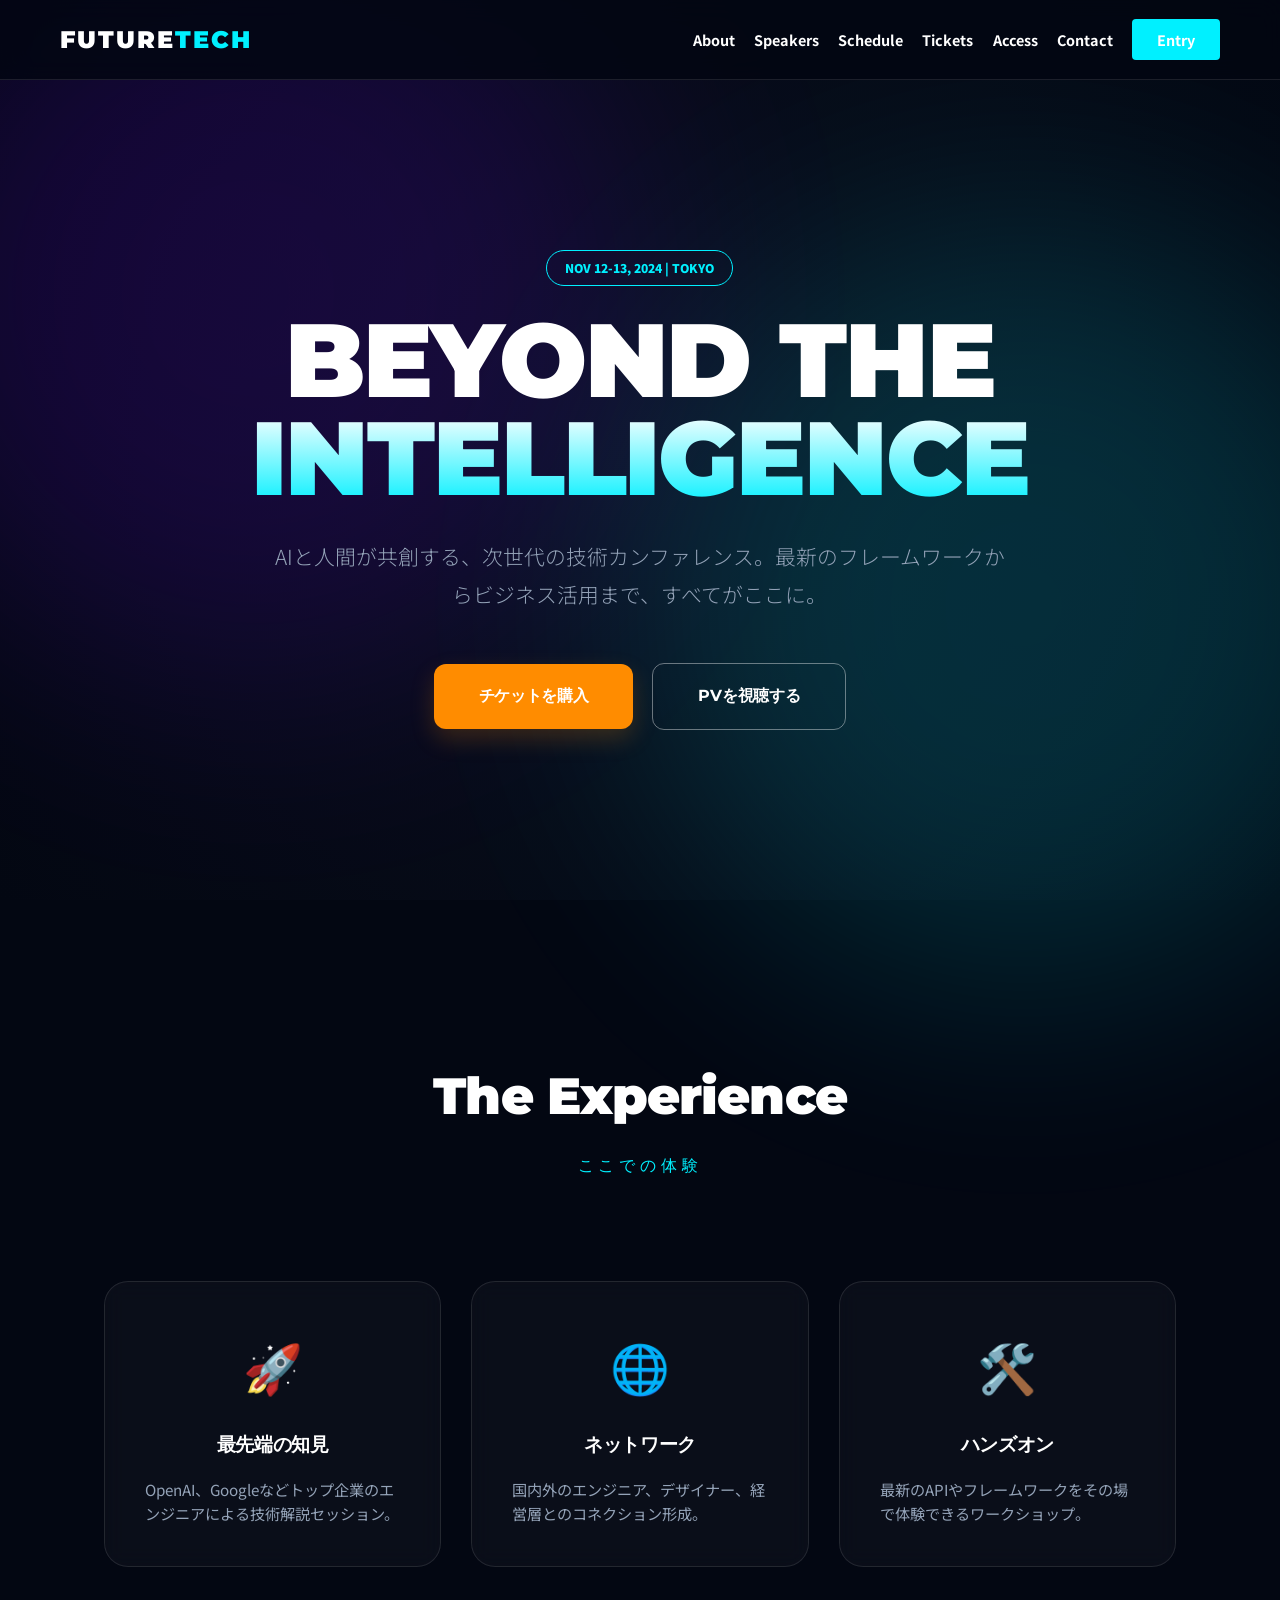
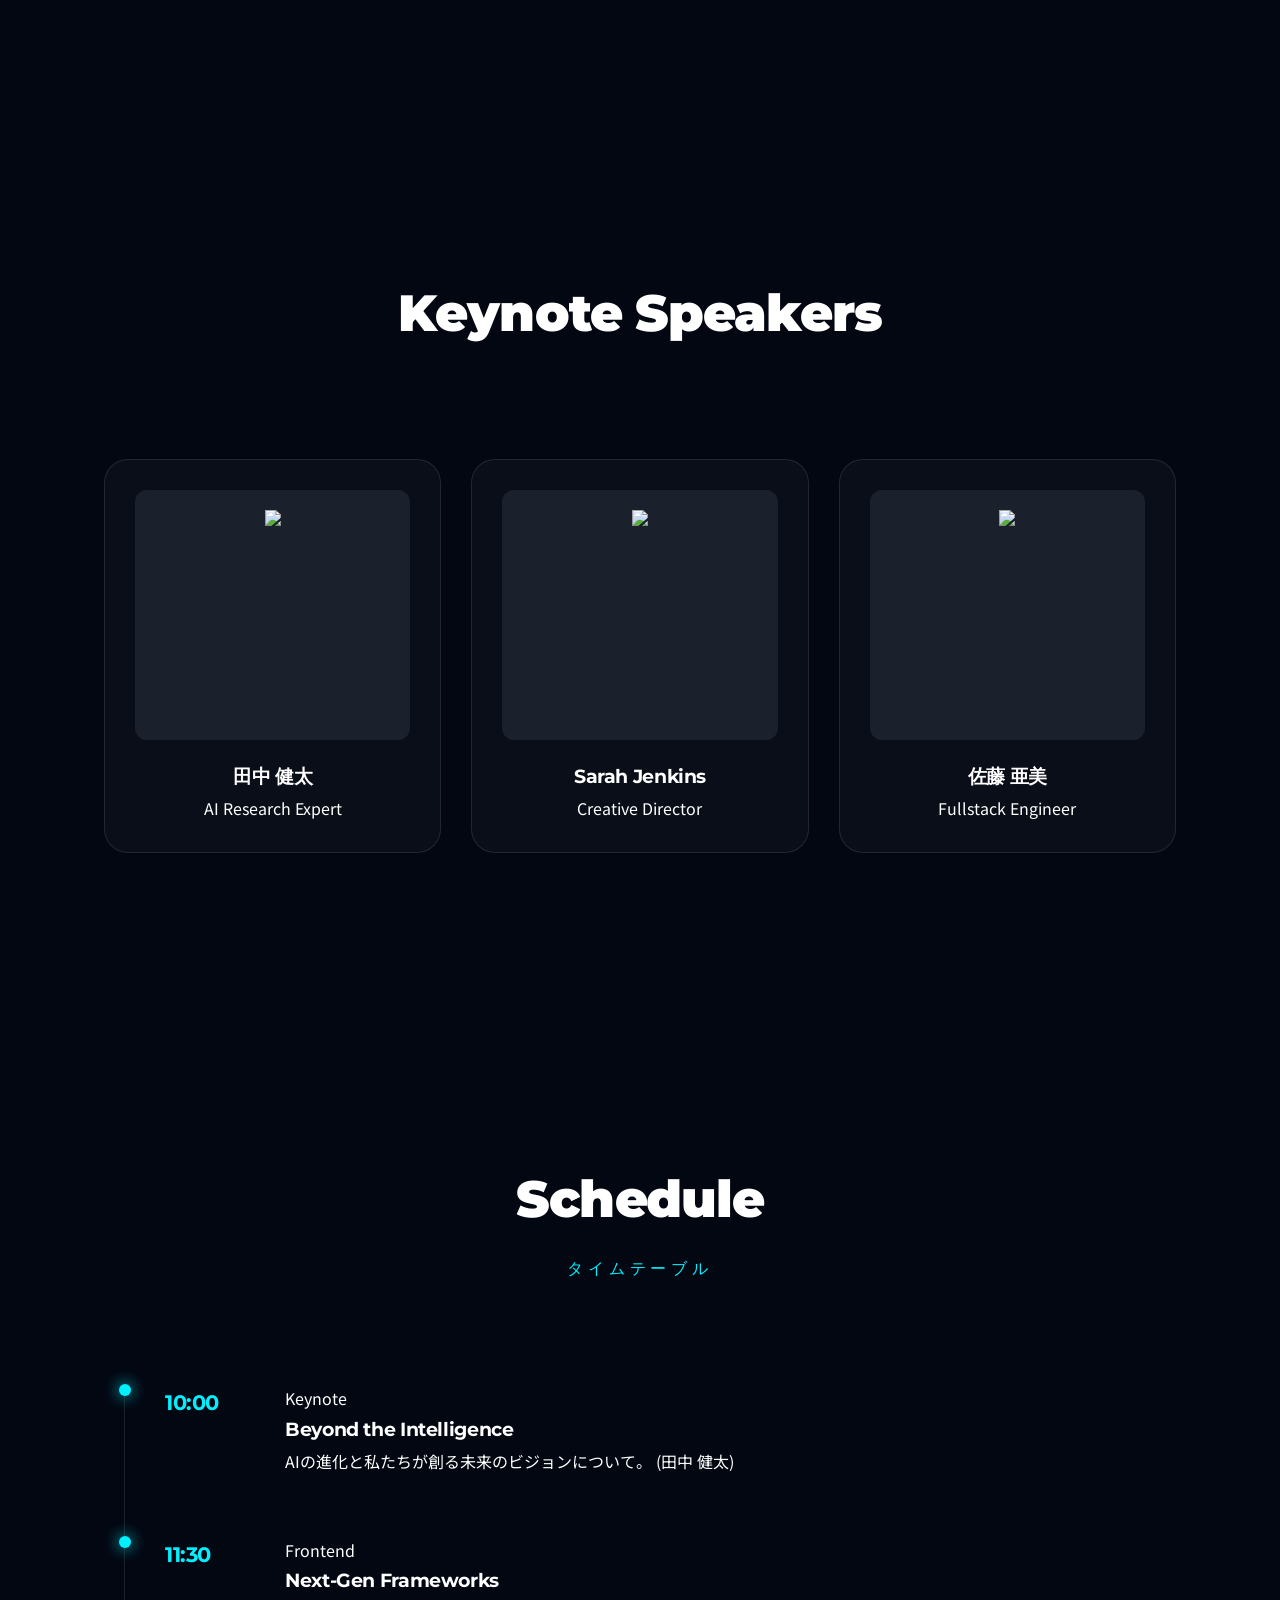
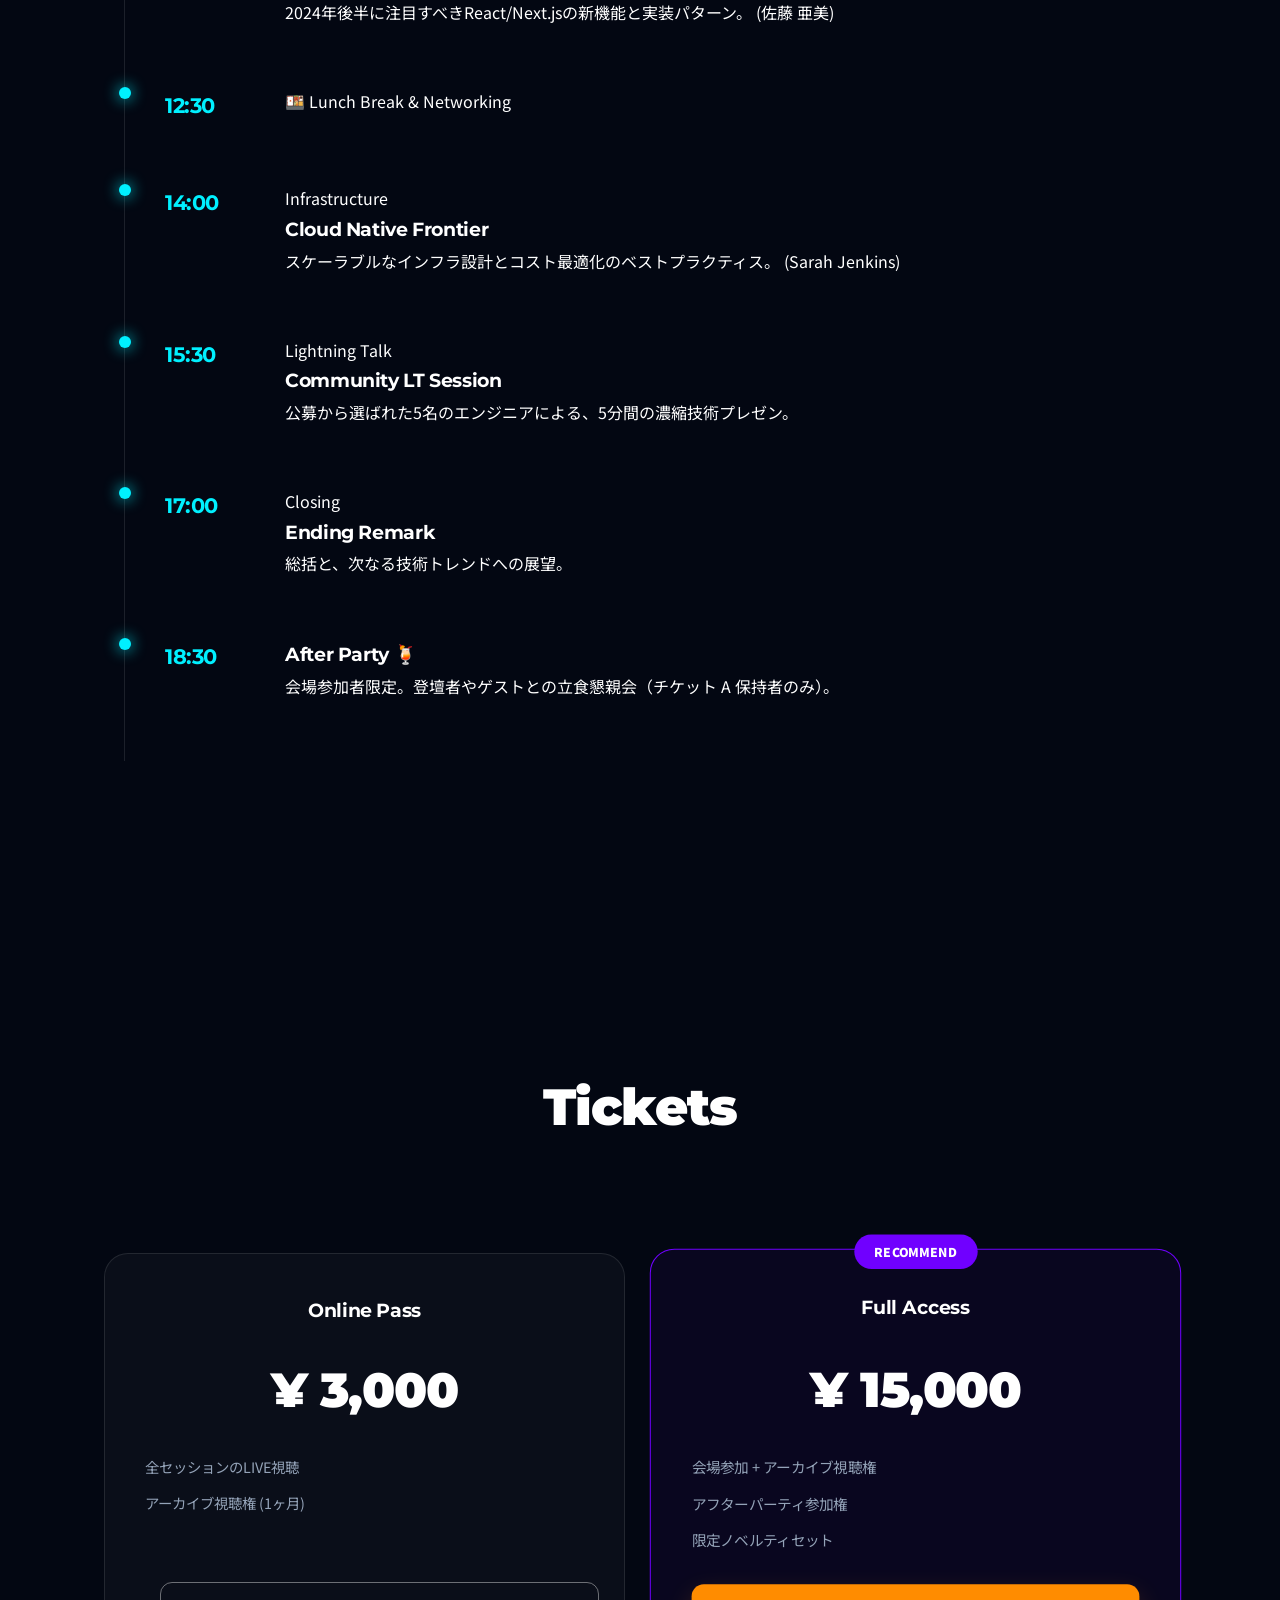
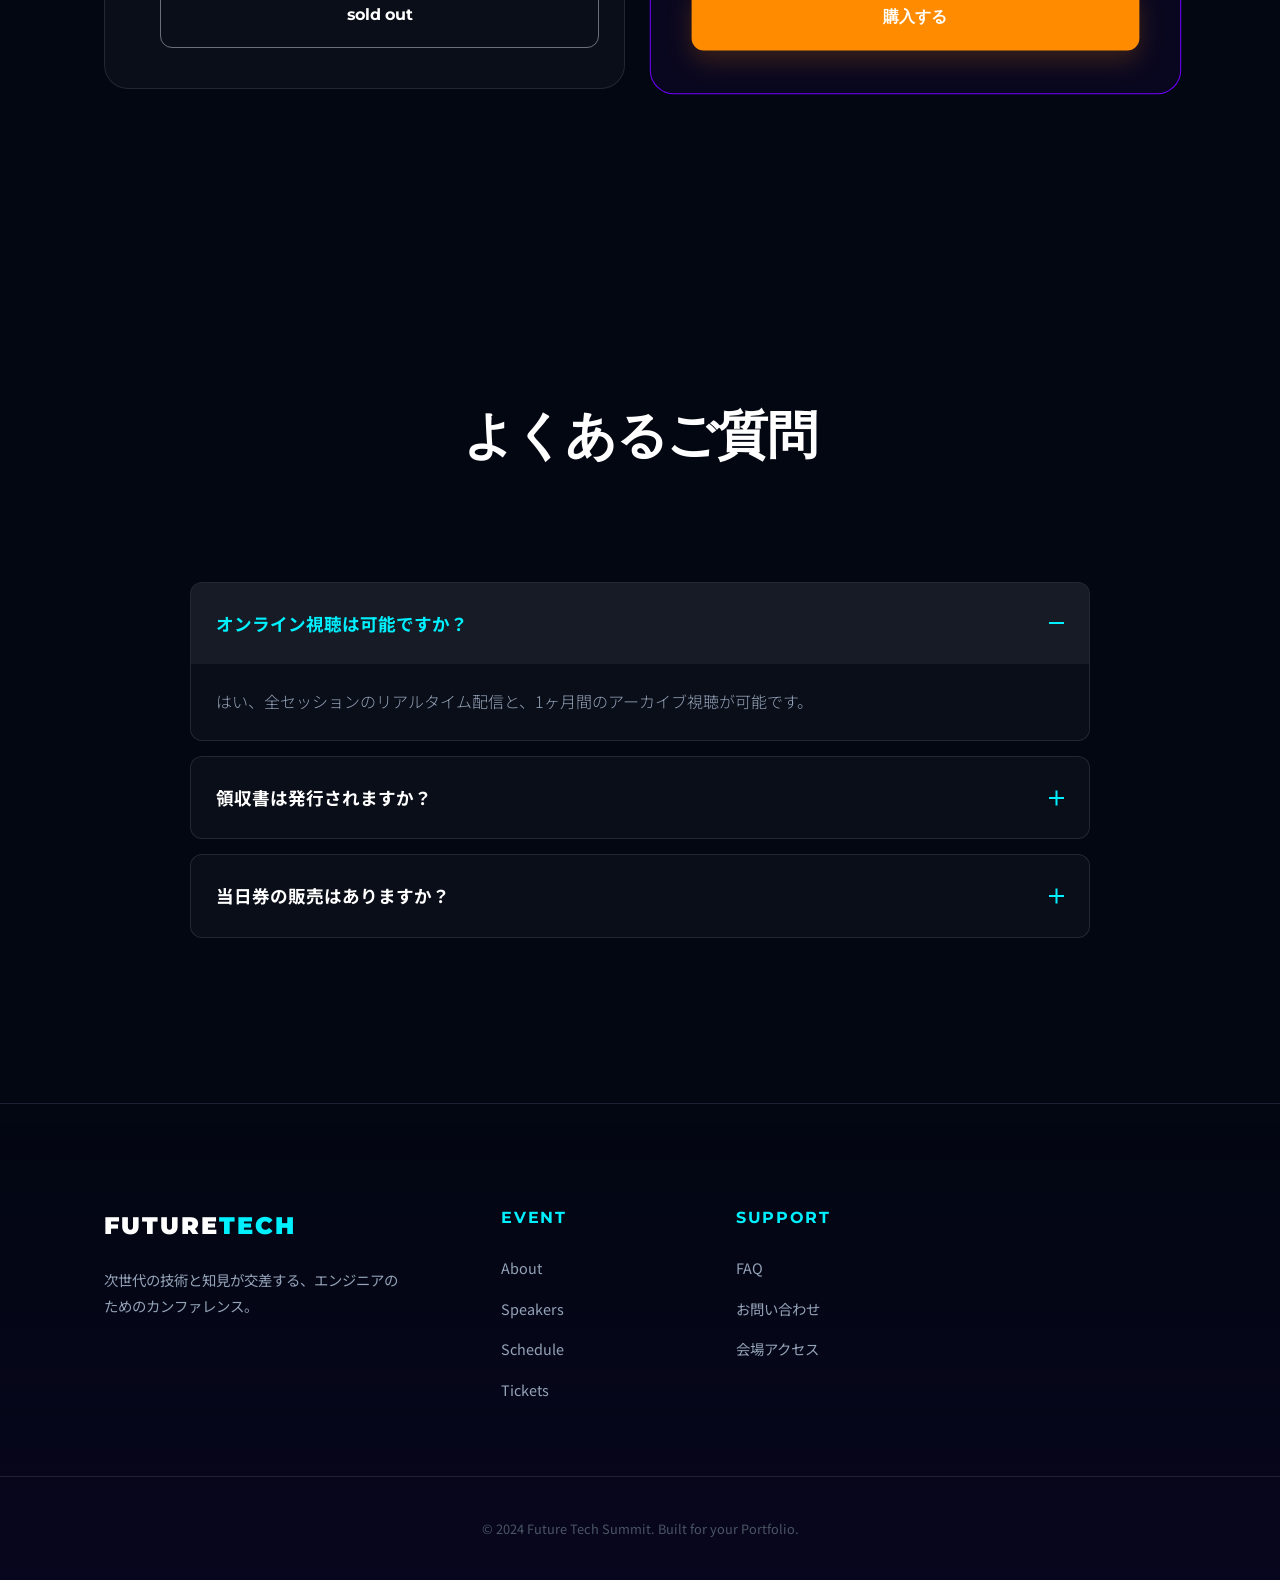
==== commit ee4b75da: "Add files via upload" ====
--- a/index.html
+++ b/index.html
@@ -20,7 +20,7 @@
 
     <nav class="navbar">
         <div class="container navbar__inner">
-            <div class="logo">FUTURE<span>TECH</span></div>
+            <div class="logo"><a href="index.html">FUTURE<span>TECH</span></a></div>
             
             <input type="checkbox" id="nav-check">
             <label for="nav-check" class="hamburger">
@@ -171,7 +171,7 @@
                         <li>アーカイブ視聴権 (1ヶ月)</li>
                         <li>&nbsp;</li>
                     </ul>
-                    <a href="#" class="btn btn--outline" style="width:100%">購入する</a>
+                    <p class="btn btn--outline" style="width:100%">sold out</p>
                 </div>
                 <div class="price-card price-card--featured">
                     <div class="featured-label">RECOMMEND</div>
@@ -182,7 +182,7 @@
                         <li>アフターパーティ参加権</li>
                         <li>限定ノベルティセット</li>
                     </ul>
-                    <a href="#" class="btn btn--primary" style="width:100%">購入する</a>
+                    <a href="ticket.html" class="btn btn--primary" style="width:100%">購入する</a>
                 </div>
             </div>
         </section>
@@ -211,12 +211,12 @@
             <div class="footer__brand">
                 <div class="logo">FUTURE<span>TECH</span></div>
                 <p>次世代の技術と知見が交差する、エンジニアのためのカンファレンス。</p>
-                <div class="footer__social">
+                <!--<div class="footer__social">
                     <a href="#" aria-label="X (Twitter)">𝕏</a>
                     <a href="#" aria-label="Facebook">Facebook</a>
                     <a href="#" aria-label="YouTube">YouTube</a>
                     <a href="#" aria-label="GitHub">GitHub</a>
-                </div>
+                </div>-->
             </div>
 
             <div class="footer__nav">
@@ -237,13 +237,13 @@
                         <li><a href="javascript:void(0)" id="open-access">会場アクセス</a></li>
                     </ul>
                 </div>
-                <div class="footer__nav-group">
+                <!--<div class="footer__nav-group">
                     <h4>Legal</h4>
                     <ul>
                         <li><a href="#">プライバシーポリシー</a></li>
                         <li><a href="#">特定商取引法に基づく表記</a></li>
                     </ul>
-                </div>
+                </div>-->
             </div>
         </div>
         <div class="footer__bottom">
--- a/style.css
+++ b/style.css
@@ -1,3 +1,4 @@
+/* --- 1. Variables & Base Settings --- */
 /* --- 1. Variables & Base Settings --- */
 :root {
     --clr-bg: #030712;
@@ -94,6 +95,8 @@
 .navbar { position: fixed; top: 0; width: 100%; height: 80px; background: rgba(3, 7, 18, 0.85); backdrop-filter: blur(15px); z-index: 2000; border-bottom: 1px solid var(--glass-border);}
 .navbar__inner { display: flex; justify-content: space-between; align-items: center; height: 100%; }
 .logo { font-size: 1.6rem; font-weight: 900; }
+.logo a { text-decoration: none; color: inherit;}
+.logo a:hover { text-decoration: none;}
 .logo span { color: var(--clr-accent); }
 
 /* --- Navigation --- */
@@ -435,6 +438,90 @@
     box-shadow: 0 0 10px var(--clr-accent);
 }
 
+
+/* チケットページのスタイル */
+.ticket-intro{
+    margin: 60px 0;
+    padding-top: 100px;
+}
+
+.ticket-grid {
+    display: flex;
+    gap: 20px;
+    margin: 40px 0;
+    flex-wrap: wrap;
+}
+
+.ticket-card {
+    flex: 1;
+    max-width: 500px;
+    min-width: 300px;
+    border: 1px solid #333;
+    background: #1a1a1a;
+    padding: 30px;
+    position: relative;
+    color: #fff;
+}
+
+/* Full Accessを目立たせる */
+.ticket-card.featured {
+    border: 2px solid #00ffcc; /* サイバーなアクセントカラー */
+    box-shadow: 0 0 20px rgba(0, 255, 204, 0.2);
+    transform: scale(1.05);
+}
+
+.ticket-card .badge {
+    position: absolute;
+    top: -12px;
+    left: 20px;
+    background: #00ffcc;
+    color: #000;
+    padding: 2px 10px;
+    font-size: 12px;
+    font-weight: bold;
+}
+
+.plan-name {
+    font-size: 24px;
+    margin-bottom: 10px;
+}
+
+.price {
+    font-size: 36px;
+    font-weight: bold;
+    margin-bottom: 20px;
+    color: #00ffcc;
+}
+
+.price span {
+    font-size: 14px;
+    margin-left: 5px;
+}
+
+.features {
+    list-style: none;
+    padding: 0;
+    margin-bottom: 20px;
+}
+
+.features li {
+    margin-bottom: 10px;
+    padding-left: 20px;
+    position: relative;
+}
+
+.features li::before {
+    content: "✓";
+    position: absolute;
+    left: 0;
+    color: #00ffcc;
+}
+
+.purchase-info{
+    padding-bottom: 100px;
+}
+
+
 /* Responsive */
 @media (max-width: 768px) {
     .hero__title {
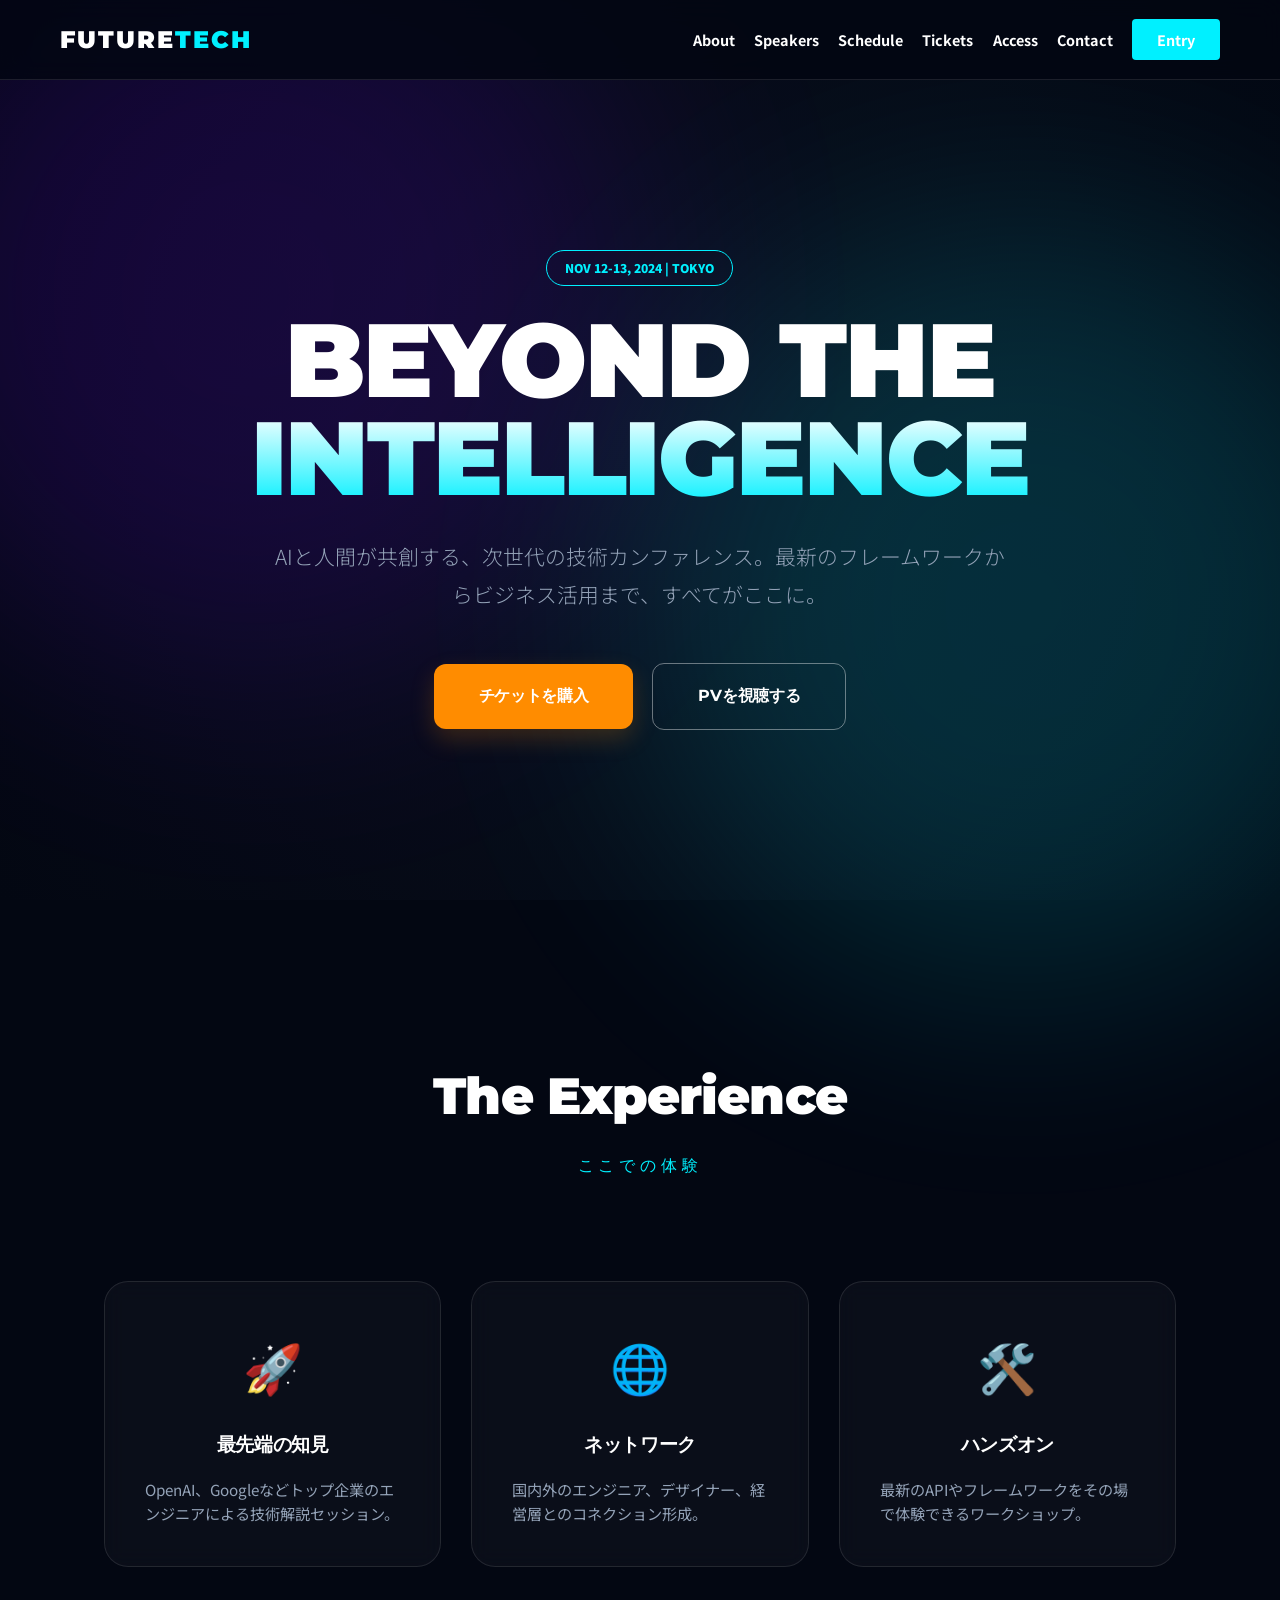
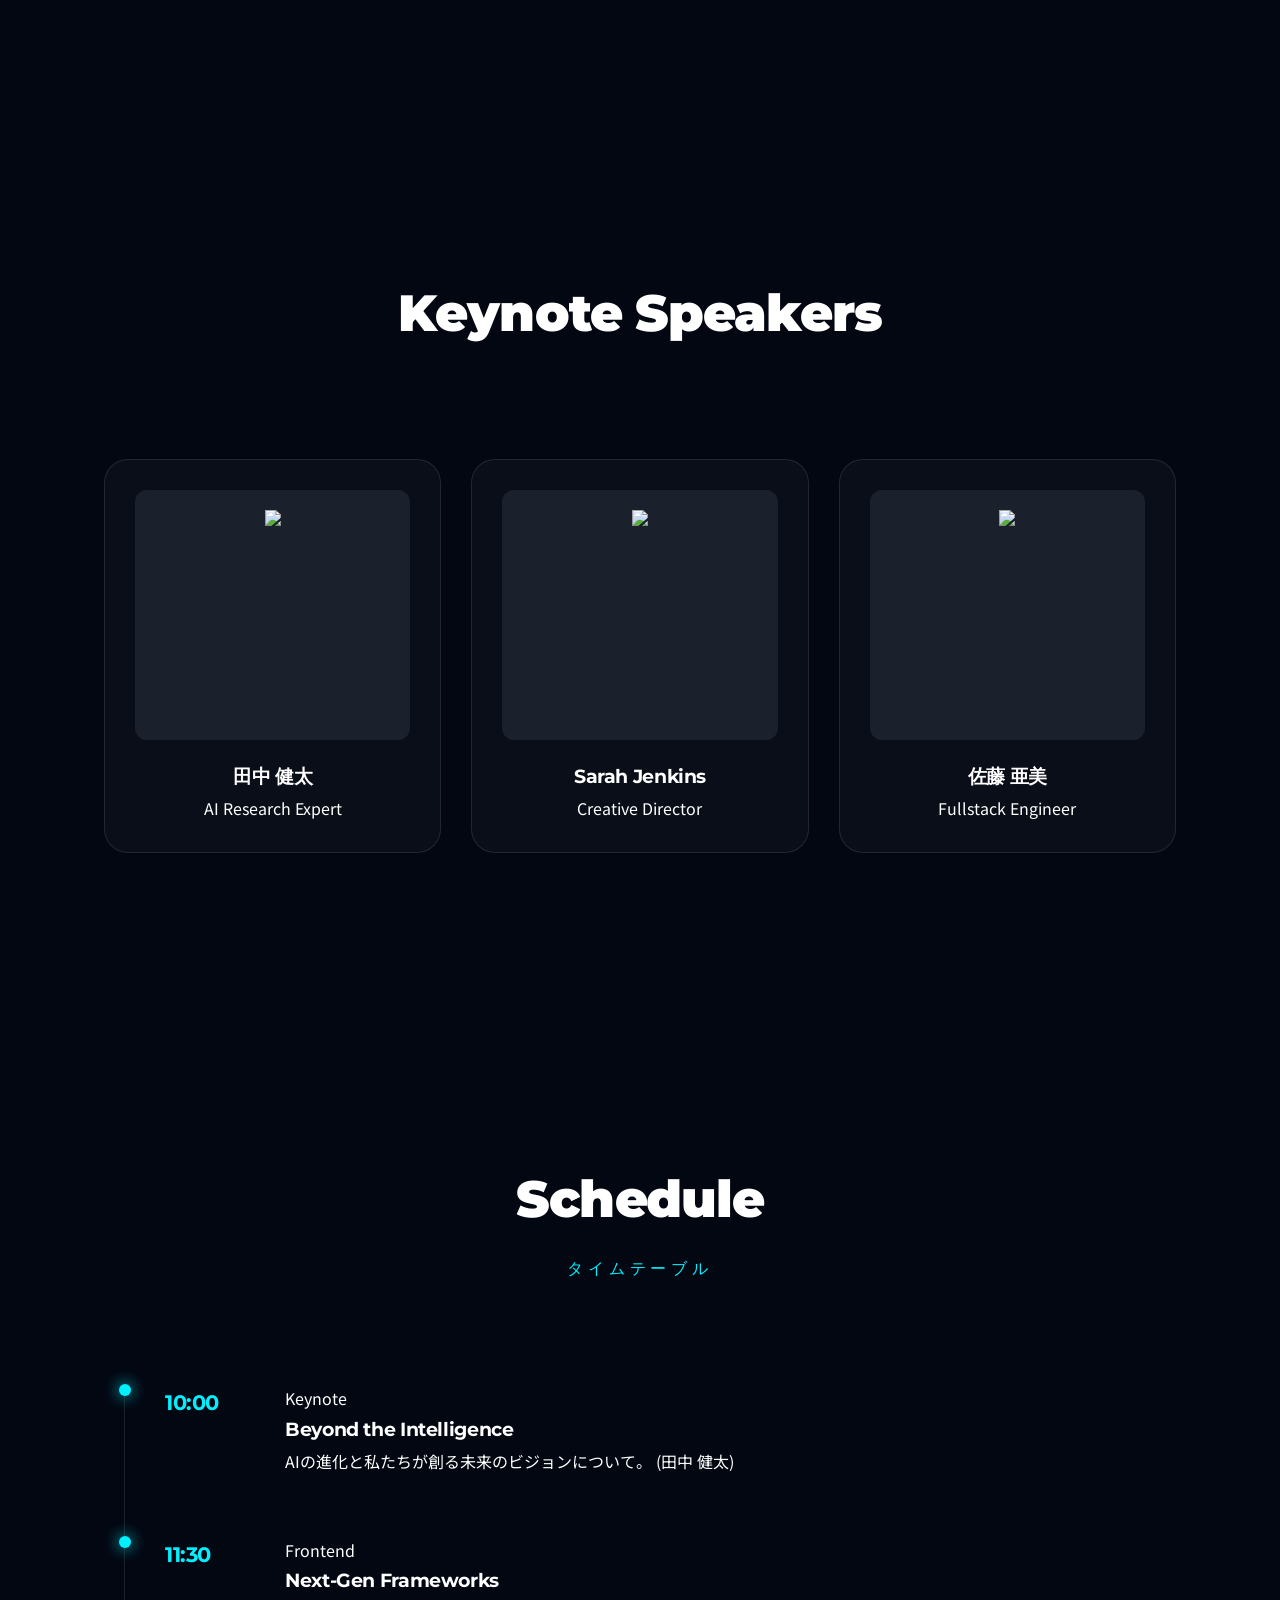
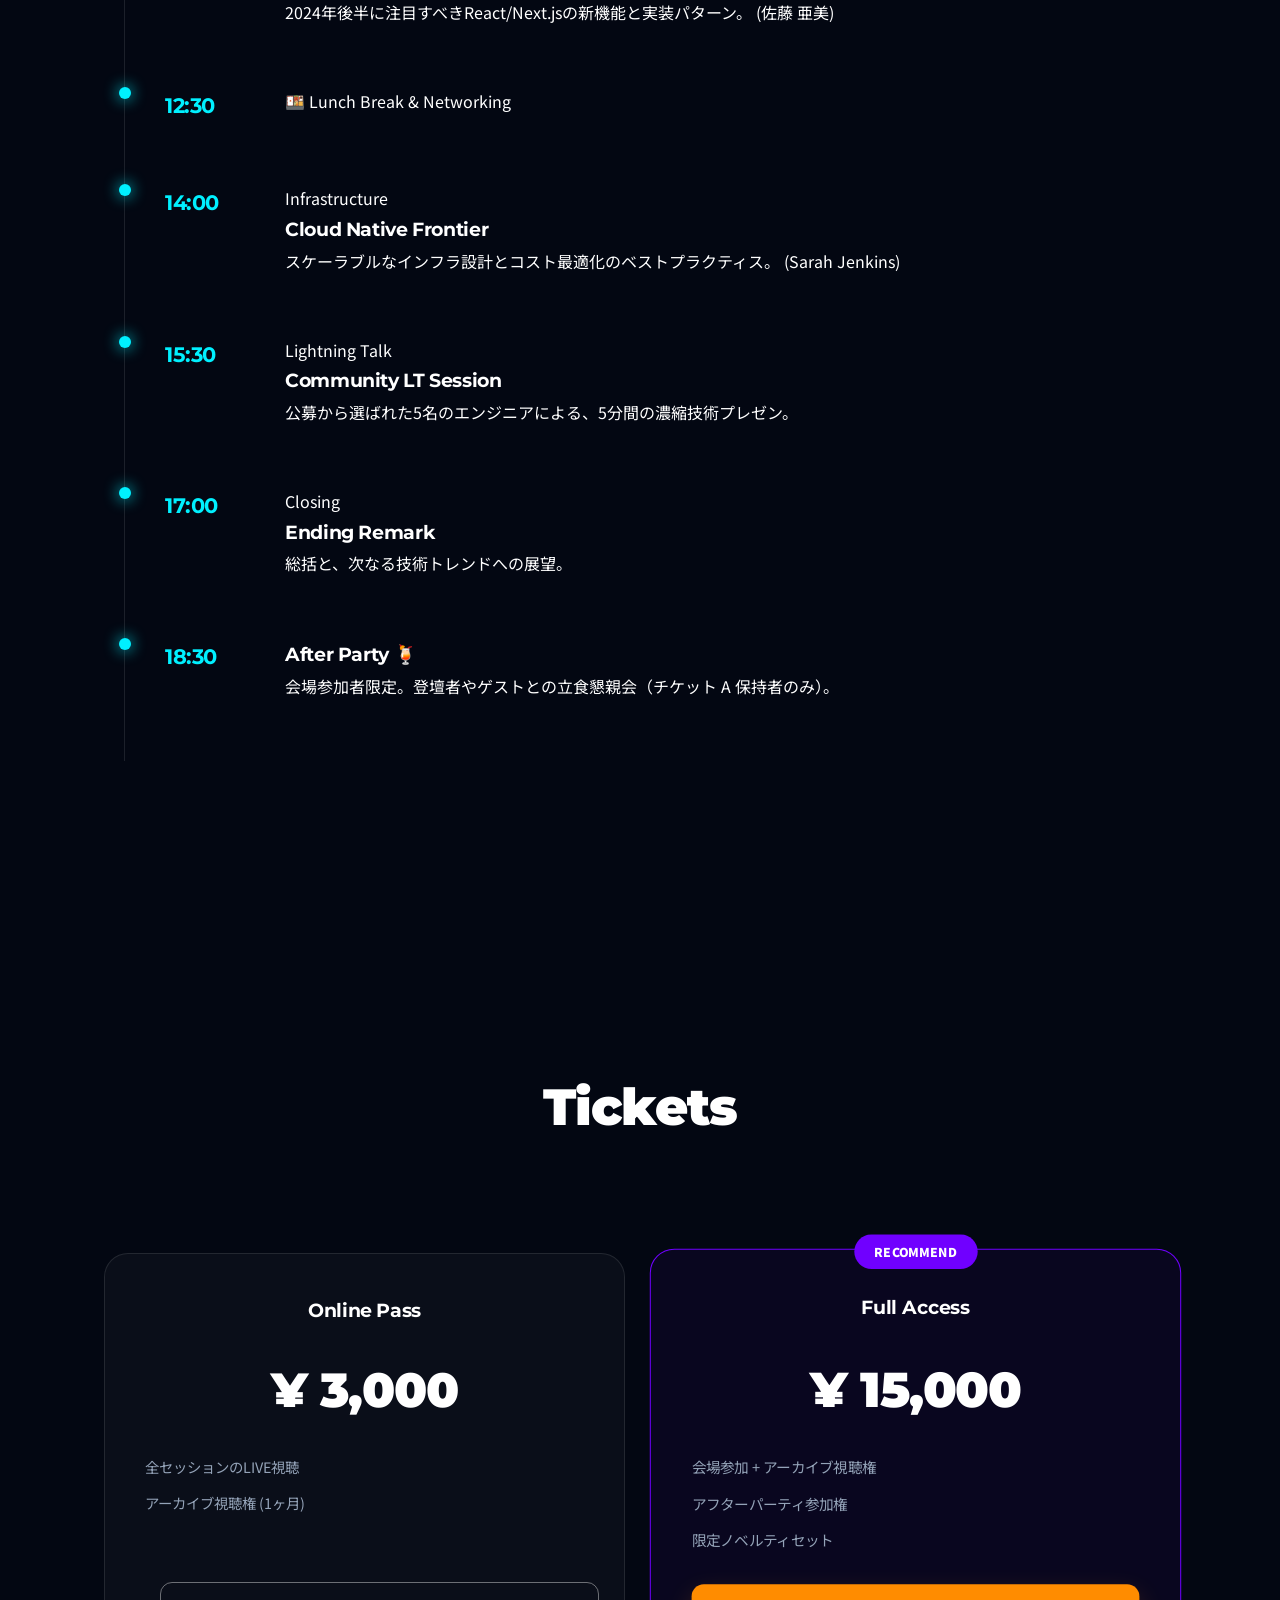
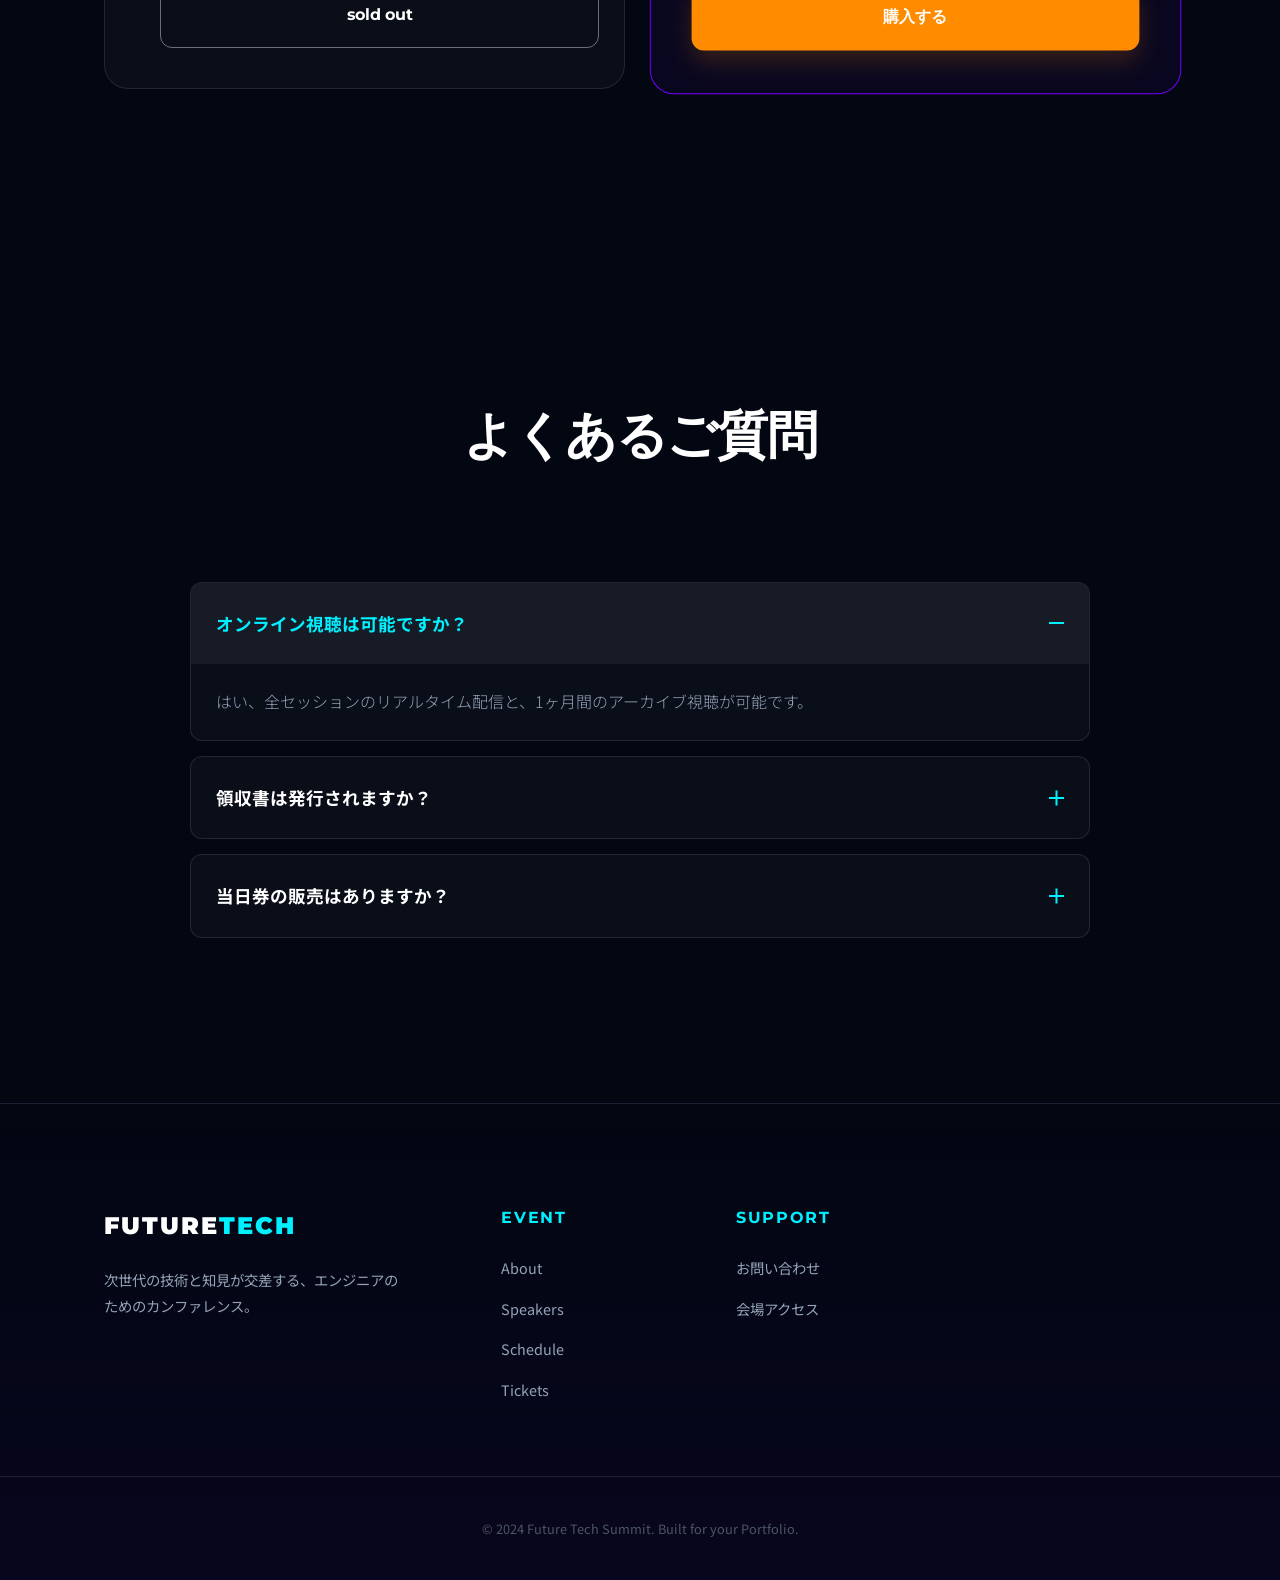
==== commit 9d22e11a: "Add files via upload" ====
--- a/index.html
+++ b/index.html
@@ -232,7 +232,6 @@
                 <div class="footer__nav-group">
                     <h4>Support</h4>
                     <ul>
-                        <li><a href="#faq">FAQ</a></li>
                         <li><a href="javascript:void(0)" id="open-contact">お問い合わせ</a></li>
                         <li><a href="javascript:void(0)" id="open-access">会場アクセス</a></li>
                     </ul>
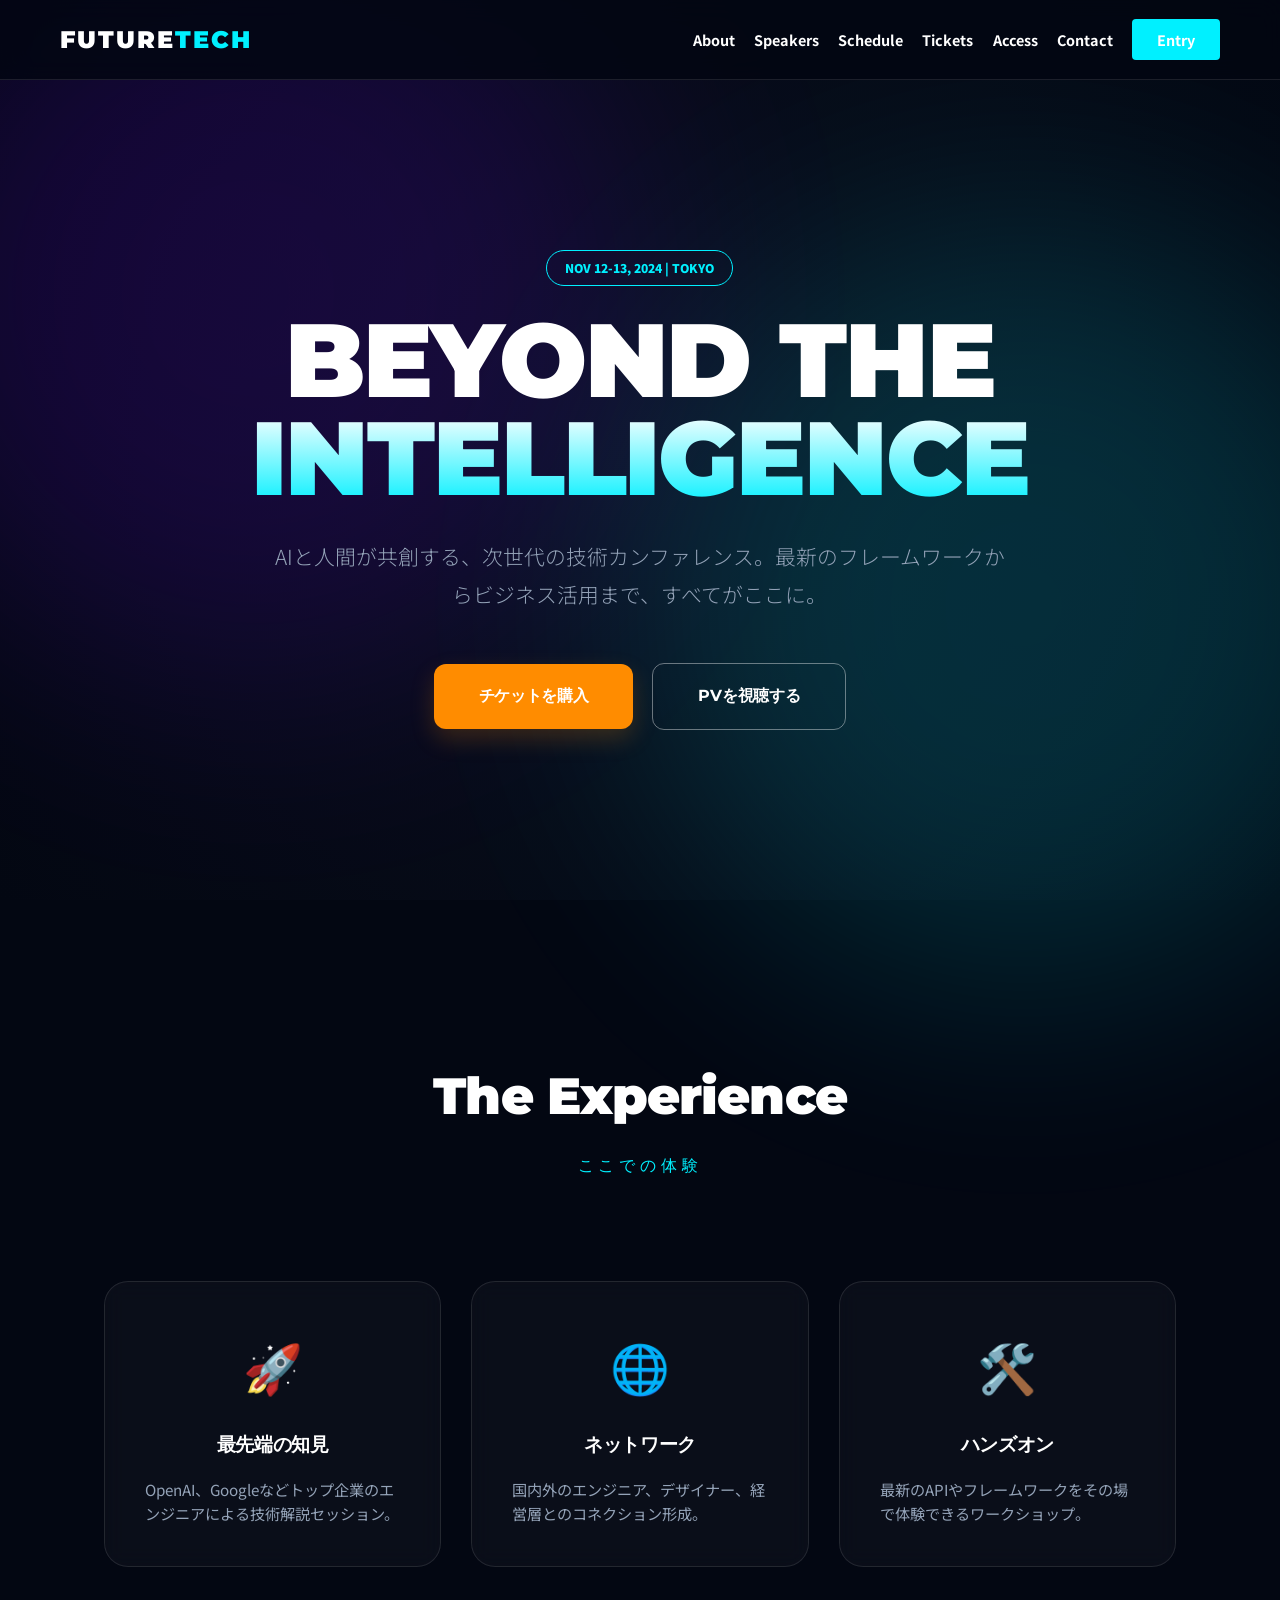
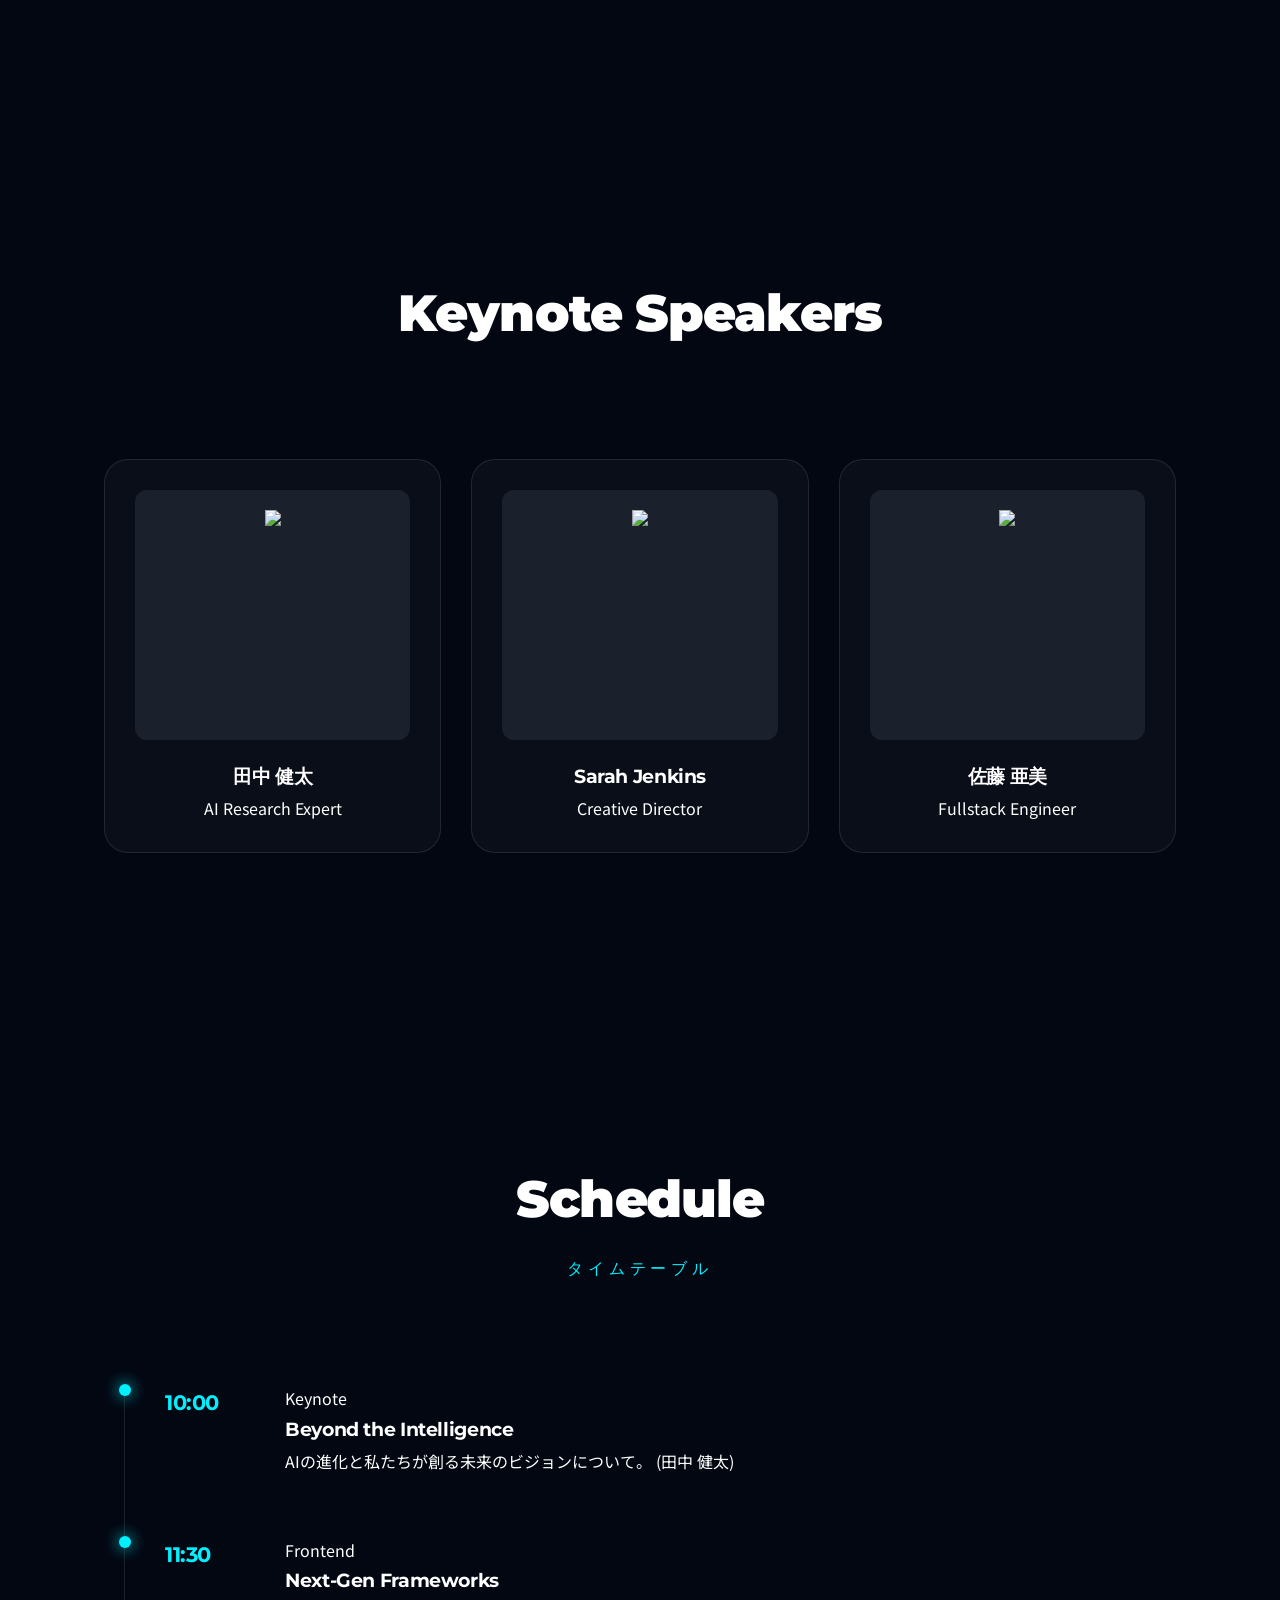
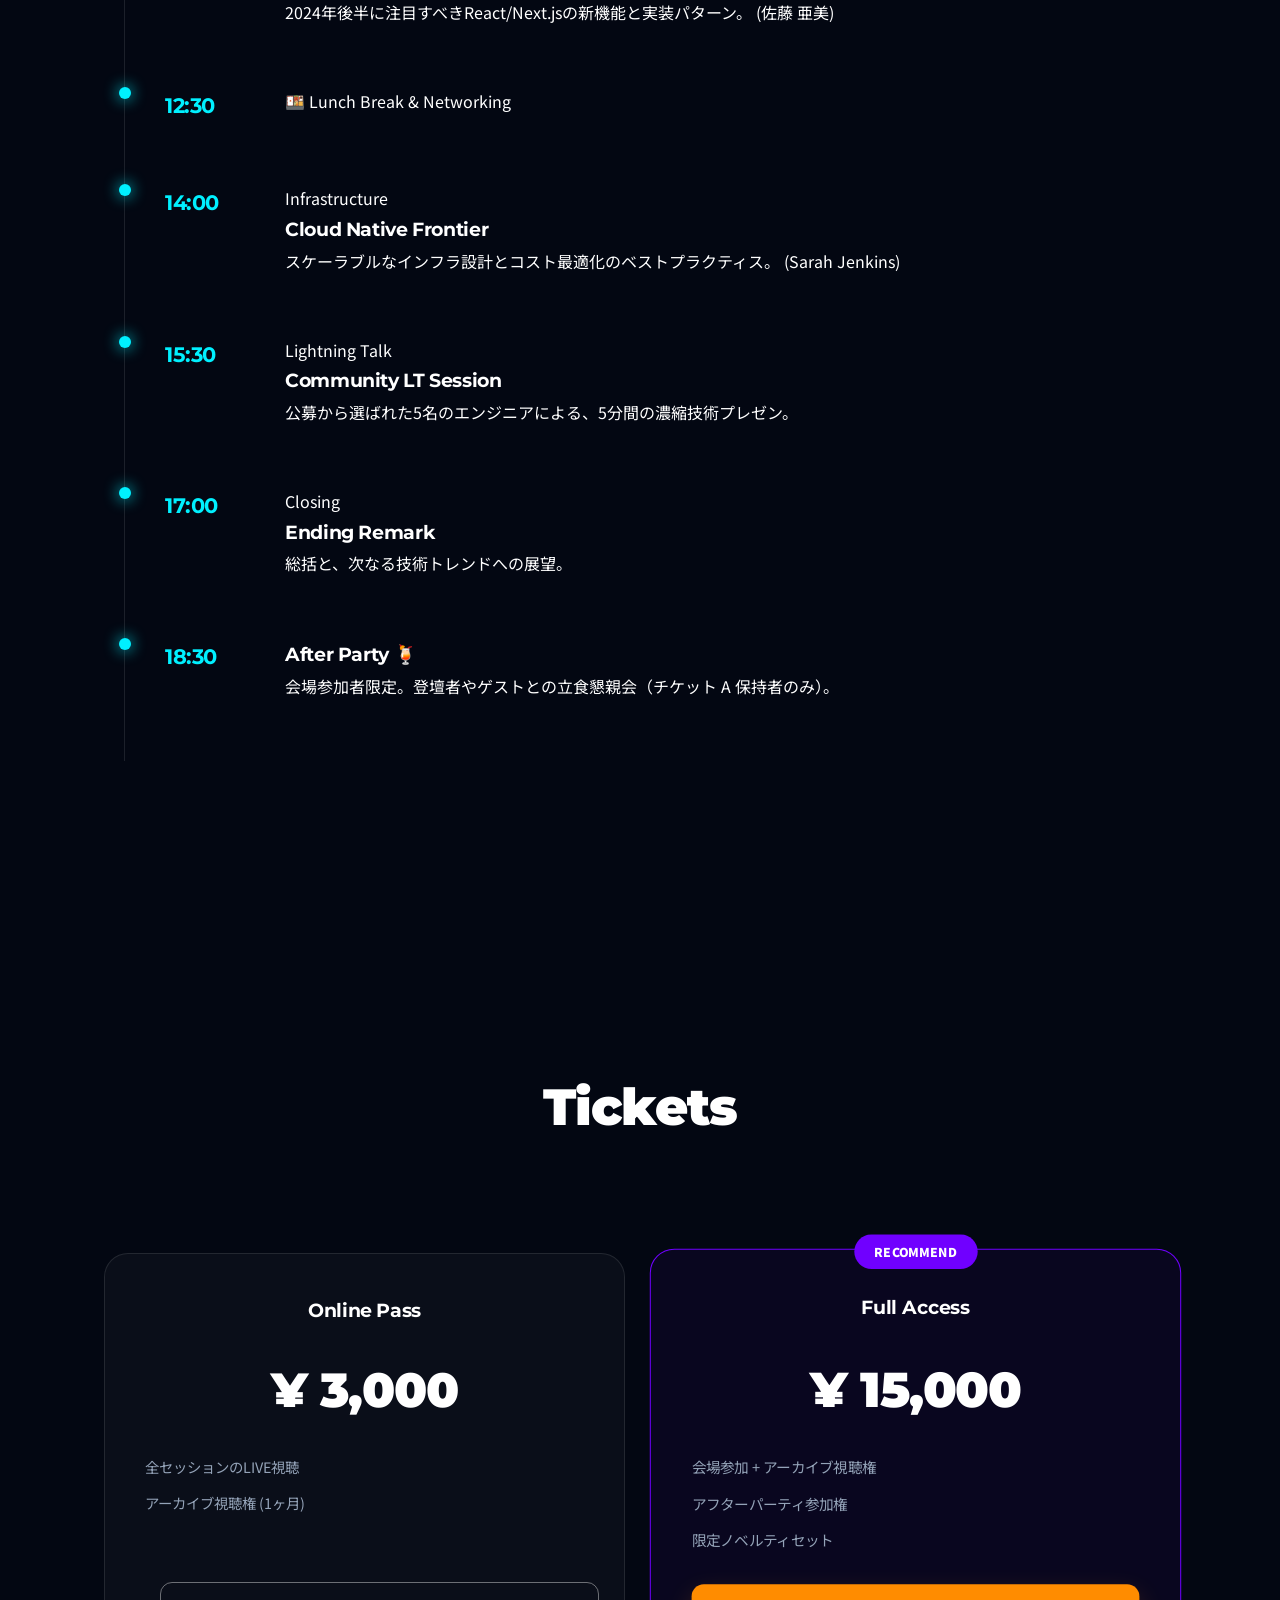
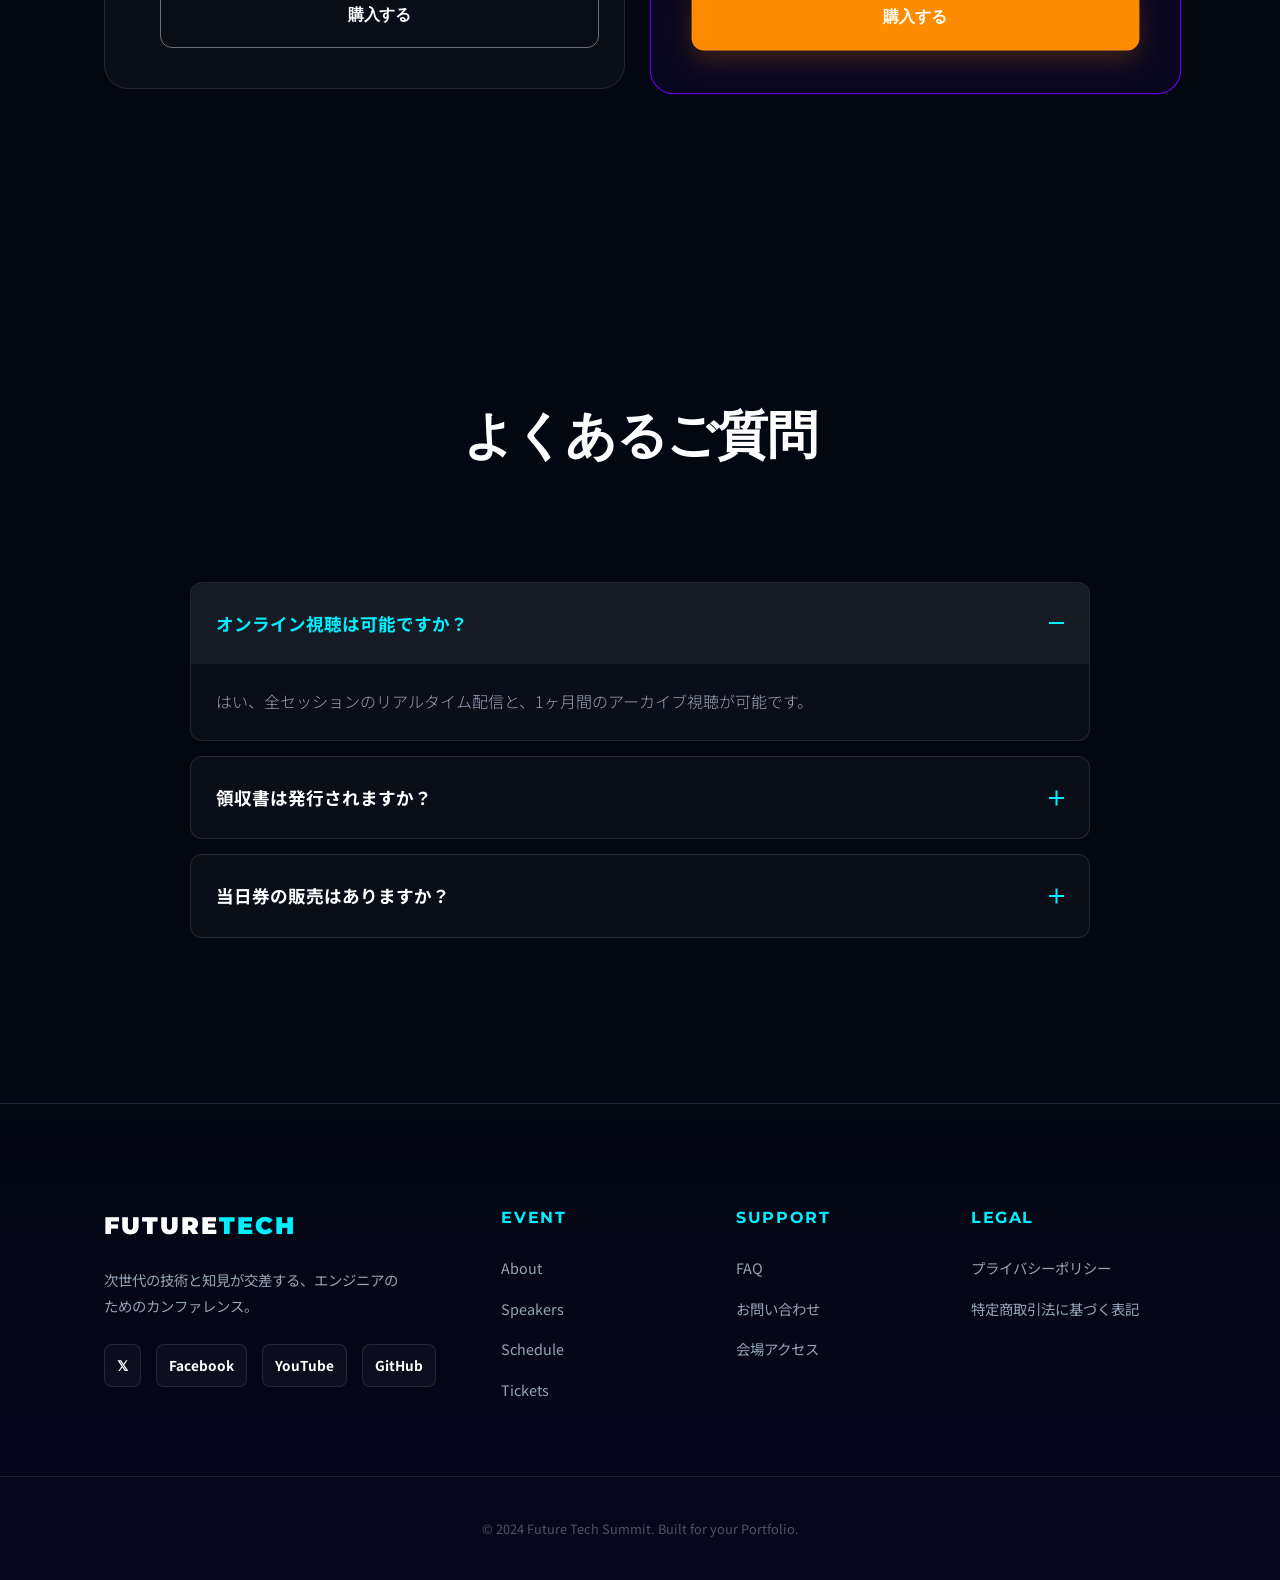
==== commit e9fef096: "Add files via upload" ====
--- a/index.html
+++ b/index.html
@@ -20,7 +20,7 @@
 
     <nav class="navbar">
         <div class="container navbar__inner">
-            <div class="logo"><a href="index.html">FUTURE<span>TECH</span></a></div>
+            <div class="logo">FUTURE<span>TECH</span></div>
             
             <input type="checkbox" id="nav-check">
             <label for="nav-check" class="hamburger">
@@ -171,7 +171,7 @@
                         <li>アーカイブ視聴権 (1ヶ月)</li>
                         <li>&nbsp;</li>
                     </ul>
-                    <p class="btn btn--outline" style="width:100%">sold out</p>
+                    <a href="#" class="btn btn--outline" style="width:100%">購入する</a>
                 </div>
                 <div class="price-card price-card--featured">
                     <div class="featured-label">RECOMMEND</div>
@@ -182,7 +182,7 @@
                         <li>アフターパーティ参加権</li>
                         <li>限定ノベルティセット</li>
                     </ul>
-                    <a href="ticket.html" class="btn btn--primary" style="width:100%">購入する</a>
+                    <a href="#" class="btn btn--primary" style="width:100%">購入する</a>
                 </div>
             </div>
         </section>
@@ -211,12 +211,12 @@
             <div class="footer__brand">
                 <div class="logo">FUTURE<span>TECH</span></div>
                 <p>次世代の技術と知見が交差する、エンジニアのためのカンファレンス。</p>
-                <!--<div class="footer__social">
+                <div class="footer__social">
                     <a href="#" aria-label="X (Twitter)">𝕏</a>
                     <a href="#" aria-label="Facebook">Facebook</a>
                     <a href="#" aria-label="YouTube">YouTube</a>
                     <a href="#" aria-label="GitHub">GitHub</a>
-                </div>-->
+                </div>
             </div>
 
             <div class="footer__nav">
@@ -232,17 +232,18 @@
                 <div class="footer__nav-group">
                     <h4>Support</h4>
                     <ul>
+                        <li><a href="#faq">FAQ</a></li>
                         <li><a href="javascript:void(0)" id="open-contact">お問い合わせ</a></li>
                         <li><a href="javascript:void(0)" id="open-access">会場アクセス</a></li>
                     </ul>
                 </div>
-                <!--<div class="footer__nav-group">
+                <div class="footer__nav-group">
                     <h4>Legal</h4>
                     <ul>
                         <li><a href="#">プライバシーポリシー</a></li>
                         <li><a href="#">特定商取引法に基づく表記</a></li>
                     </ul>
-                </div>-->
+                </div>
             </div>
         </div>
         <div class="footer__bottom">
--- a/style.css
+++ b/style.css
@@ -1,4 +1,3 @@
-/* --- 1. Variables & Base Settings --- */
 /* --- 1. Variables & Base Settings --- */
 :root {
     --clr-bg: #030712;
@@ -95,8 +94,6 @@
 .navbar { position: fixed; top: 0; width: 100%; height: 80px; background: rgba(3, 7, 18, 0.85); backdrop-filter: blur(15px); z-index: 2000; border-bottom: 1px solid var(--glass-border);}
 .navbar__inner { display: flex; justify-content: space-between; align-items: center; height: 100%; }
 .logo { font-size: 1.6rem; font-weight: 900; }
-.logo a { text-decoration: none; color: inherit;}
-.logo a:hover { text-decoration: none;}
 .logo span { color: var(--clr-accent); }
 
 /* --- Navigation --- */
@@ -438,90 +435,6 @@
     box-shadow: 0 0 10px var(--clr-accent);
 }
 
-
-/* チケットページのスタイル */
-.ticket-intro{
-    margin: 60px 0;
-    padding-top: 100px;
-}
-
-.ticket-grid {
-    display: flex;
-    gap: 20px;
-    margin: 40px 0;
-    flex-wrap: wrap;
-}
-
-.ticket-card {
-    flex: 1;
-    max-width: 500px;
-    min-width: 300px;
-    border: 1px solid #333;
-    background: #1a1a1a;
-    padding: 30px;
-    position: relative;
-    color: #fff;
-}
-
-/* Full Accessを目立たせる */
-.ticket-card.featured {
-    border: 2px solid #00ffcc; /* サイバーなアクセントカラー */
-    box-shadow: 0 0 20px rgba(0, 255, 204, 0.2);
-    transform: scale(1.05);
-}
-
-.ticket-card .badge {
-    position: absolute;
-    top: -12px;
-    left: 20px;
-    background: #00ffcc;
-    color: #000;
-    padding: 2px 10px;
-    font-size: 12px;
-    font-weight: bold;
-}
-
-.plan-name {
-    font-size: 24px;
-    margin-bottom: 10px;
-}
-
-.price {
-    font-size: 36px;
-    font-weight: bold;
-    margin-bottom: 20px;
-    color: #00ffcc;
-}
-
-.price span {
-    font-size: 14px;
-    margin-left: 5px;
-}
-
-.features {
-    list-style: none;
-    padding: 0;
-    margin-bottom: 20px;
-}
-
-.features li {
-    margin-bottom: 10px;
-    padding-left: 20px;
-    position: relative;
-}
-
-.features li::before {
-    content: "✓";
-    position: absolute;
-    left: 0;
-    color: #00ffcc;
-}
-
-.purchase-info{
-    padding-bottom: 100px;
-}
-
-
 /* Responsive */
 @media (max-width: 768px) {
     .hero__title {
